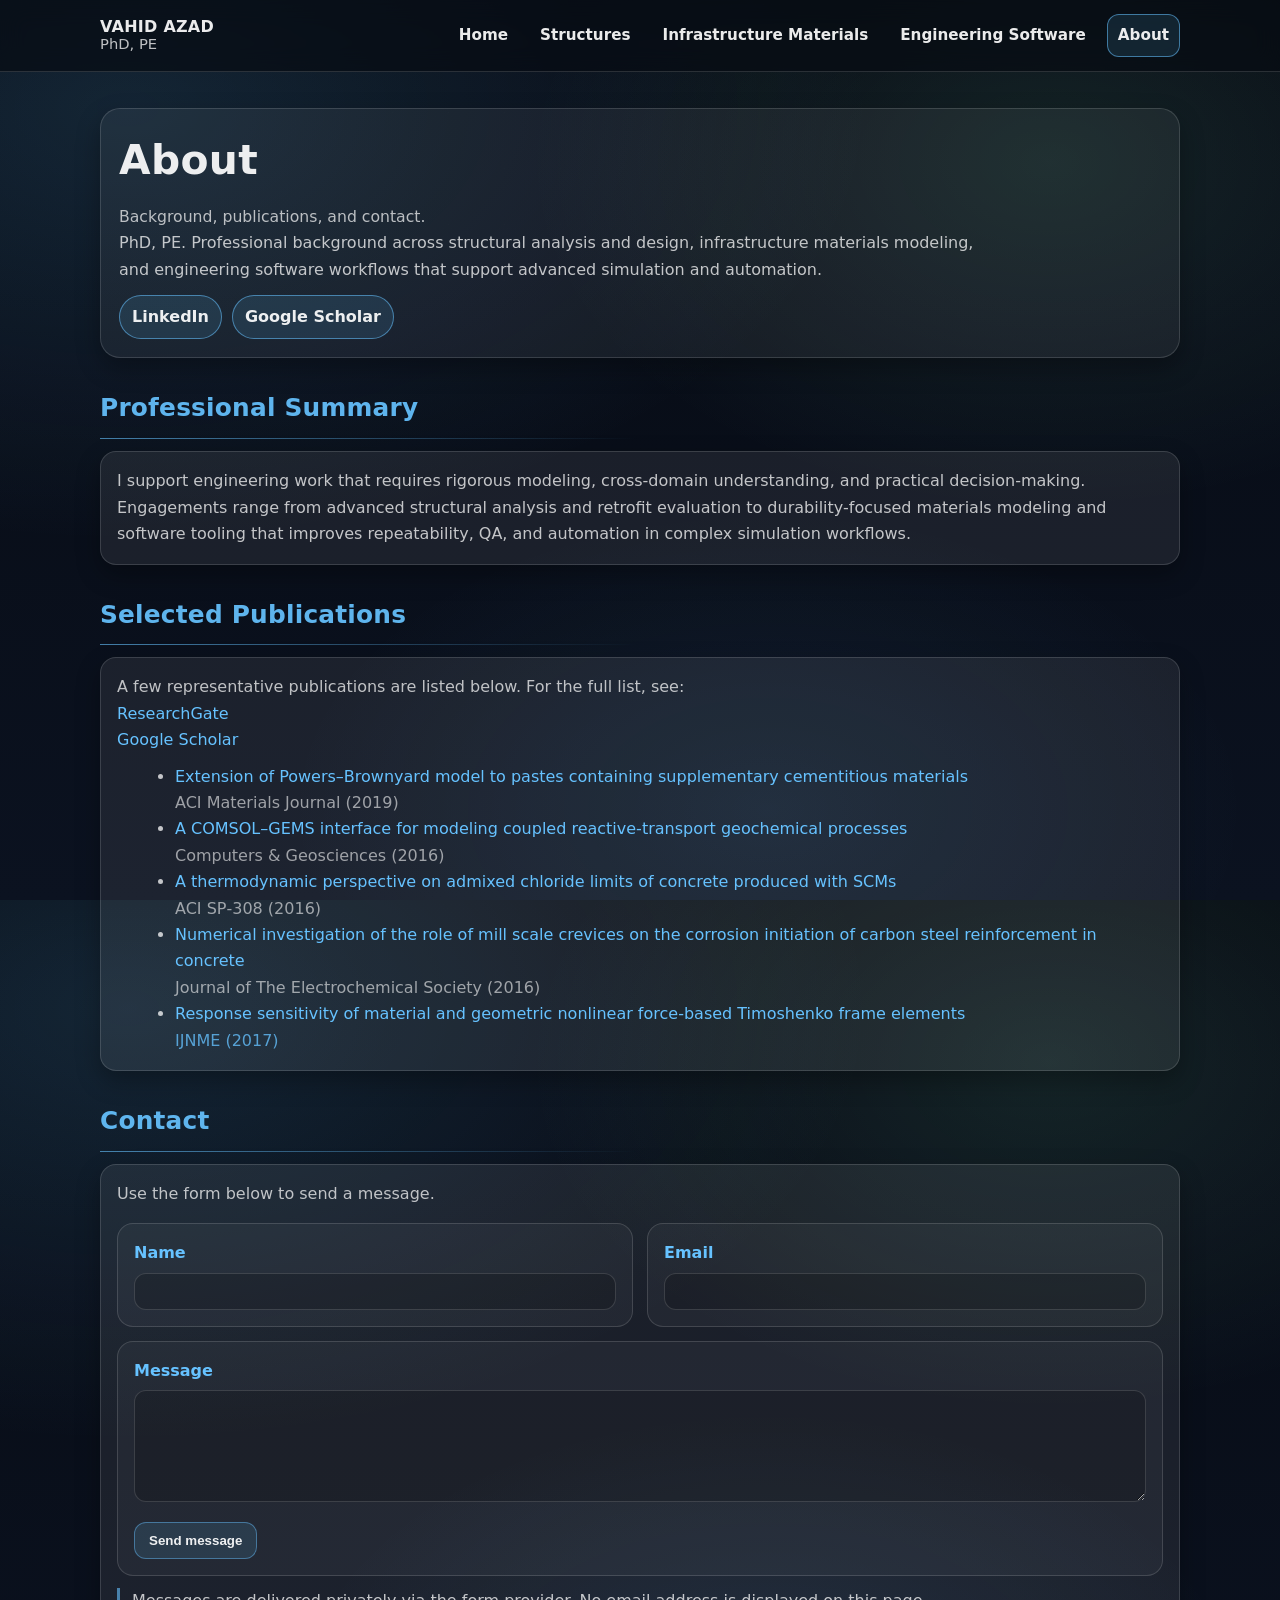
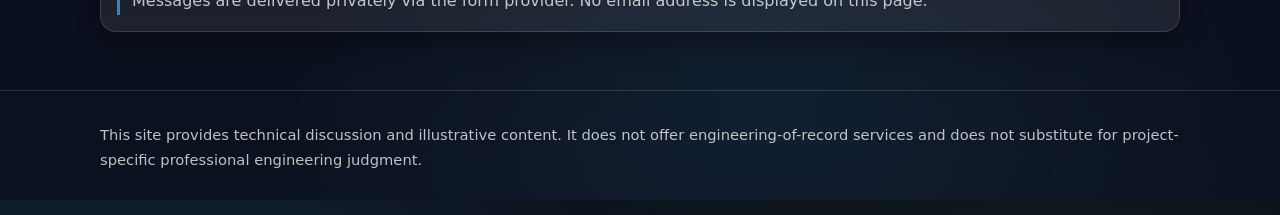
==== about.html @ f1d4af94 "Update about.html" ====
<!doctype html>
<html lang="en">
<head>
  <meta charset="utf-8">
  <meta name="viewport" content="width=device-width,initial-scale=1">
  <title>About • Vahid Azad</title>
  <meta name="description" content="Professional background, selected publications, and contact.">
  <meta name="color-scheme" content="dark light">
  <link rel="stylesheet" href="styles.css">
  <meta property="og:title" content="About • Vahid Azad">
  <meta property="og:description" content="Professional background, selected publications, and contact.">
  <meta property="og:type" content="website">
  <!-- Privacy-friendly analytics -->
  <script defer data-domain="vahidjafariazad.github.io" src="https://plausible.io/js/script.js"></script>
</head>
<body class="page-about">
  <a class="skip" href="#content">Skip to content</a>
  <header class="site-header">
    <div class="container navbar">
      <div class="brand">
        <div class="name"><a href="index.html" class="brand-link">VAHID AZAD</a></div>
        <div class="tag">PhD, PE</div>
      </div>
      <nav class="menu" aria-label="Primary navigation">
      <a href="index.html">Home</a>
      <a href="structures.html">Structures</a>
      <a href="materials.html">Infrastructure Materials</a>
      <a href="software.html">Engineering Software</a>
      <a class="active" href="about.html">About</a>
    </nav>
    <div class="nav-mobile" aria-label="Mobile navigation">
      <details>
        <summary>Menu</summary>
        <div class="panel">
        <a href="index.html">Home</a>
        <a href="structures.html">Structures</a>
        <a href="materials.html">Infrastructure Materials</a>
        <a href="software.html">Engineering Software</a>
        <a class="active" href="about.html">About</a>
        </div>
      </details>
    </div>
    </div>
  </header>

  <main id="content">
<div class="container"> 
 <section class="hero hero-card"> 
 <h1>About</h1>
  <p class="sub">Background, publications, and contact.</p> 
 <p> 
 PhD, PE. Professional background across structural analysis and design, infrastructure materials modeling, 
 and engineering software workflows that support advanced simulation and automation. 
 </p> 
 <div class="chips" style="margin-top:12px;"> 
 <span class="chip"> 
 <a href="https://www.linkedin.com/in/vahidjafariazad/" target="_blank" rel="noopener">LinkedIn</a> 
 </span> 
 <span class="chip"> 
 <a href="https://scholar.google.com/citations?user=SC7Uf60AAAAJ&hl=en" target="_blank" rel="noopener">Google Scholar</a> 
 </span> 
 </div> 
 </section> 
 <section class="section"> 
 <h2>Professional Summary</h2> 
 <div class="card" style="grid-column: span 12;"> 
 <p style="margin:0;"> 
 I support engineering work that requires rigorous modeling, cross-domain understanding, and practical decision-making. 
 Engagements range from advanced structural analysis and retrofit evaluation to durability-focused materials modeling and 
 software tooling that improves repeatability, QA, and automation in complex simulation workflows. 
 </p> 
 </div> 
 </section> 
 <section class="section"> 
 <h2>Selected Publications</h2> 
 <div class="card" style="grid-column: span 12;"> 
 <p style="margin:0 0 10px 0; color: rgba(255,255,255,0.72);"> 
 A few representative publications are listed below. For the full list, see:<br> 
 <a href="https://www.researchgate.net/profile/Vahid-Azad?ev=hdr_xprf" target="_blank">ResearchGate</a><br> 
 <a href="https://scholar.google.com/citations?user=SC7Uf60AAAAJ&hl=en" target="_blank">Google Scholar</a> 
 </p> 
 <ul style="margin:0 0 0 18px; color: rgba(255,255,255,0.82);"> 
 <li><a href="https://www.concrete.org/publications/internationalconcreteabstractsportal/m/details/id/51714466" target="_blank">Extension of Powers–Brownyard model to pastes containing supplementary cementitious materials</a><span style="display:block;opacity:0.78;">ACI Materials Journal (2019)</span></li> 
 <li><a href="https://doi.org/10.1016/j.cageo.2016.04.002" target="_blank">A COMSOL–GEMS interface for modeling coupled reactive-transport geochemical processes</a><span style="display:block;opacity:0.78;">Computers & Geosciences (2016)</span></li> 
 <li><a href="https://www.concrete.org/publications/internationalconcreteabstractsportal.aspx?m=details&ID=51689183" target="_blank">A thermodynamic perspective on admixed chloride limits of concrete produced with SCMs</a><span style="display:block;opacity:0.78;">ACI SP‑308 (2016)</span></li> 
 <li><a href="https://pdfs.semanticscholar.org/567a/7adf861a689511ee90a2eece4072c1f8d05a.pdf" target="_blank">Numerical investigation of the role of mill scale crevices on the corrosion initiation of carbon steel reinforcement in concrete</a><span style="display:block;opacity:0.78;">Journal of The Electrochemical Society (2016)</span></li> 
 <li><a href="https://onlinelibrary.wiley.com/doi/10.1002/nme.5479?msockid=32f0dc124a106fbc3e30ca7a4b956eda" target="_blank">Response sensitivity of material and geometric nonlinear force-based Timoshenko frame elements<span style="display:block;opacity:0.78;">IJNME (2017)</span></li> 
 </ul> 
 </div> 
 </section> 
 <section class="section"> 
 <h2>Contact</h2> 
 <div class="card" style="grid-column: span 12;"> 
 <p style="margin-top:0; color: rgba(255,255,255,0.72);"> 
 Use the form below to send a message. 
 </p> 
 <form action="https://formspree.io/f/meeljqvw" method="POST"> 
 <div class="grid" style="margin-top:10px;"> 
 <div class="card" style="grid-column: span 6; background: rgba(255,255,255,0.04); box-shadow:none;"> 
 <label for="name" style="display:block; font-weight:700; margin-bottom:6px;">Name</label> 
 <input id="name" name="name" type="text" required 
 style="width:100%; padding:10px 12px; border-radius:12px; border:1px solid rgba(255,255,255,0.14); background: rgba(0,0,0,0.18); color: rgba(255,255,255,0.9);"> 
 </div> 
 <div class="card" style="grid-column: span 6; background: rgba(255,255,255,0.04); box-shadow:none;"> 
 <label for="email" style="display:block; font-weight:700; margin-bottom:6px;">Email</label> 
 <input id="email" name="email" type="email" required 
 style="width:100%; padding:10px 12px; border-radius:12px; border:1px solid rgba(255,255,255,0.14); background: rgba(0,0,0,0.18); color: rgba(255,255,255,0.9);"> 
 </div> 
 <div class="card" style="grid-column: span 12; background: rgba(255,255,255,0.04); box-shadow:none;"> 
 <label for="message" style="display:block; font-weight:700; margin-bottom:6px;">Message</label> 
 <textarea id="message" name="message" rows="6" required 
 style="width:100%; padding:10px 12px; border-radius:12px; border:1px solid rgba(255,255,255,0.14); background: rgba(0,0,0,0.18); color: rgba(255,255,255,0.9);"></textarea> 
 <button type="submit" 
 style="margin-top:12px; padding:10px 14px; border-radius:12px; border:1px solid rgba(102,194,255,0.45); background: rgba(102,194,255,0.12); color: rgba(255,255,255,0.92); font-weight:750; cursor:pointer;"> 
 Send message 
 </button> 
 <input type="text" name="_gotcha" style="display:none"> 
 </div> 
 </div> 
 </form> 
 <div class="note" style="margin-top:12px;"> 
 Messages are delivered privately via the form provider. No email address is displayed on this page. 
 </div> 
 </div> 
 </section> 
 </div>
  </main>

  <footer class="site-footer">
    <div class="container">
      <p>
        This site provides technical discussion and illustrative content. It does not offer engineering-of-record services
        and does not substitute for project-specific professional engineering judgment.
      </p>
    </div>
  </footer>
</body>
</html>
---- styles.css ----
:root{
  --bg0:#060a12;
  --bg1:#0b1220;
  --text: rgba(255,255,255,0.92);
  --muted: rgba(255,255,255,0.74);
  --line: rgba(255,255,255,0.14);
  --panel: rgba(255,255,255,0.06);
  --card: rgba(255,255,255,0.075);
  --glass: rgba(7,11,19,0.68);
  --accent:#66c2ff;
  --accent2:#8fffcb;
  --shadow2: 0 10px 24px rgba(0,0,0,0.30);
  --radius-xl: 20px;
  --radius-lg: 16px;
  --radius-md: 12px;
  --maxw: 1080px;
  --h1: clamp(1.95rem, 1.2rem + 2.0vw, 2.55rem);
  --h2: clamp(1.20rem, 0.95rem + 1.05vw, 1.55rem);
  --h3: 1.04rem;
}

*{ box-sizing:border-box; }
html, body{ height:100%; }
body{
  margin:0;
  font-family: ui-sans-serif, system-ui, -apple-system, "Segoe UI", Roboto, Arial, sans-serif;
  color: var(--text);
  line-height: 1.65;
  background:
    radial-gradient(1200px 700px at 10% 12%, rgba(102,194,255,0.14), transparent 62%),
    radial-gradient(900px 600px at 82% 18%, rgba(143,255,203,0.10), transparent 58%),
    radial-gradient(800px 500px at 60% 90%, rgba(102,194,255,0.08), transparent 60%),
    linear-gradient(180deg, var(--bg0) 0%, var(--bg1) 100%);
}
body::before{
  content:"";
  position: fixed;
  inset: 0;
  pointer-events:none;
  background-image:
    linear-gradient(to right, rgba(255,255,255,0.035) 1px, transparent 1px),
    linear-gradient(to bottom, rgba(255,255,255,0.035) 1px, transparent 1px);
  background-size: 56px 56px;
  opacity: 0.20;
  mask-image: radial-gradient(circle at 35% 20%, black 0%, transparent 70%);
}

.container{
  width: min(var(--maxw), calc(100% - 40px));
  margin: 0 auto;
}

a{ color: var(--accent); text-decoration:none; }
a:hover{ text-decoration: underline; }
a:focus-visible, button:focus-visible, summary:focus-visible, input:focus-visible, textarea:focus-visible{
  outline: 2px solid rgba(102,194,255,0.70);
  outline-offset: 2px;
  border-radius: 10px;
}

.skip{
  position:absolute;
  left:-999px;
  top:auto;
  width:1px;
  height:1px;
  overflow:hidden;
}
.skip:focus{
  left:16px;
  top:16px;
  width:auto;
  height:auto;
  padding:10px 12px;
  border-radius: 12px;
  background: rgba(255,255,255,0.08);
  border: 1px solid var(--line);
  z-index: 999;
}

header.site-header{
  position: sticky;
  top: 0;
  z-index: 50;
  backdrop-filter: blur(12px);
  background: var(--glass);
  border-bottom: 1px solid var(--line);
}
.navbar{
  display:flex;
  align-items:center;
  justify-content:space-between;
  gap:16px;
  padding: 14px 0;
}
.brand{ display:flex; flex-direction:column; line-height:1.12; }
.brand .name{ font-weight: 820; letter-spacing: 0.25px; }
.brand .tag{ font-size: 0.92rem; color: var(--muted); }
.brand-link{ color: inherit; text-decoration: none; }
.brand-link:hover{ text-decoration:none; }

nav.menu{ display:flex; gap:10px; flex-wrap: wrap; align-items:center; }
nav.menu a{
  color: var(--text);
  font-weight: 680;
  font-size: 0.95rem;
  padding: 8px 10px;
  border-radius: 12px;
  border: 1px solid transparent;
  transition: background 180ms ease, border-color 180ms ease;
}
nav.menu a:hover{ border-color: var(--line); background: var(--panel); text-decoration:none; }
nav.menu a.active{ border-color: rgba(102,194,255,0.55); background: rgba(102,194,255,0.12); }

.nav-mobile{ display:none; }
.nav-mobile details{ border: 1px solid var(--line); border-radius: 14px; background: rgba(255,255,255,0.04); overflow: clip; }
.nav-mobile summary{ list-style:none; cursor:pointer; padding: 8px 12px; font-weight: 760; color: rgba(255,255,255,0.90); }
.nav-mobile summary::-webkit-details-marker{ display:none; }
.nav-mobile .panel{ padding: 8px 10px 12px 10px; display:flex; flex-direction:column; gap: 8px; }
.nav-mobile a{ padding: 9px 10px; border-radius: 12px; border: 1px solid transparent; color: var(--text); font-weight: 680; }
.nav-mobile a.active{ border-color: rgba(102,194,255,0.55); background: rgba(102,194,255,0.12); }
.nav-mobile a:hover{ border-color: var(--line); background: var(--panel); text-decoration:none; }

main{ padding: 36px 0 58px 0; }

.hero h1{ margin: 0 0 10px 0; font-size: var(--h1); letter-spacing: 0.35px; }
.hero p{ margin: 0; color: var(--muted); max-width: 86ch; }
.hero .sub{ margin-top: 10px; font-size: 0.98rem; color: rgba(255,255,255,0.70); }

.hero-card{ border: 1px solid var(--line); background: rgba(255,255,255,0.055); border-radius: var(--radius-xl);
  padding: 18px 18px; box-shadow: var(--shadow2); }

.page-home .hero-top{ display:grid; grid-template-columns: 1fr auto; gap: 22px; align-items: start; }
.page-home .hero-text{ min-width: 0; }
.page-home .hero-photo{ width: 140px; height: 140px; border-radius: 18px; object-fit: cover; border: 1px solid rgba(255,255,255,0.18);
  box-shadow: 0 16px 34px rgba(0,0,0,0.34); opacity: 0.95; }

.grid{ display:grid; grid-template-columns: repeat(12, 1fr); gap: 14px; margin-top: 16px; }
.card{ grid-column: span 6; border: 1px solid var(--line); background: var(--card); border-radius: var(--radius-lg);
  padding: 16px 16px; box-shadow: var(--shadow2); }
.card h2{ margin: 0 0 8px 0; font-size: 1.12rem; color: var(--accent); }
.card p, .card li{ color: var(--muted); }
.card ul{ margin: 8px 0 0 18px; }

.section{ margin-top: 18px; }
.section h2{ margin: 30px 0 12px 0; font-size: var(--h2); color: rgba(102,194,255,0.92); letter-spacing: 0.22px;
  position: relative; padding-bottom: 10px; }
.section h2::after{ content:""; position:absolute; left: 0; bottom: 0; width: min(540px, 92%); height: 1px;
  background: linear-gradient(90deg, rgba(102,194,255,0.62), rgba(255,255,255,0.00)); }

.portfolio{ display:grid; grid-template-columns: repeat(12, 1fr); gap: 14px; }
.project{ grid-column: span 6; border: 1px solid var(--line); background: rgba(255,255,255,0.06); border-radius: var(--radius-lg);
  padding: 14px 14px; transition: transform 180ms ease, border-color 180ms ease, background 180ms ease; }
.project:hover{ transform: translateY(-1px); border-color: rgba(255,255,255,0.18); background: rgba(255,255,255,0.07); }
.project h3{ margin: 0 0 8px 0; font-size: var(--h3); letter-spacing: 0.16px; }
.project p{ margin: 0; color: var(--muted); }

.portfolio.stack{ grid-template-columns: 1fr; }
.portfolio.stack .project{ grid-column: auto; max-width: 940px; padding: 18px 18px; background: rgba(255,255,255,0.055); }

.figure-box{ margin-top: 12px; border: 1px dashed rgba(255,255,255,0.25); border-radius: var(--radius-md); padding: 14px;
  background: rgba(0,0,0,0.12); color: rgba(255,255,255,0.66); font-size: 0.95rem; }

.note{ margin-top: 12px; border-left: 3px solid rgba(102,194,255,0.60); padding-left: 12px; color: rgba(255,255,255,0.74); }

.subhead{ margin: 24px 0 10px 0; font-size: 1.08rem; font-weight: 800; color: rgba(255,255,255,0.92); }
.subhead span{ color: rgba(143,255,203,0.88); font-weight: 860; }

.chips{ display:flex; flex-wrap:wrap; gap: 10px; }
.chip a{ display:inline-block; padding: 8px 12px; border-radius: 999px; border: 1px solid rgba(102,194,255,0.55);
  background: rgba(102,194,255,0.12); color: rgba(255,255,255,0.92); font-weight: 760; }
.chip a:hover{ background: rgba(102,194,255,0.18); text-decoration:none; }

input, textarea{ width: 100%; padding: 10px 12px; border-radius: 12px; border: 1px solid rgba(255,255,255,0.16);
  background: rgba(0,0,0,0.18); color: rgba(255,255,255,0.92); }
label{ font-weight: 760; }
button{ margin-top: 12px; padding: 10px 14px; border-radius: 12px; border: 1px solid rgba(102,194,255,0.55);
  background: rgba(102,194,255,0.14); color: rgba(255,255,255,0.92); font-weight: 820; cursor:pointer;
  transition: transform 160ms ease, background 160ms ease; }
button:hover{ background: rgba(102,194,255,0.18); transform: translateY(-1px); }

footer.site-footer{ border-top: 1px solid var(--line); color: var(--muted); padding: 18px 0 28px 0; font-size: 0.92rem; }

@media (max-width: 860px){
  .card{ grid-column: span 12; }
  .project{ grid-column: span 12; }
  nav.menu{ display:none; }
  .nav-mobile{ display:block; }
  .brand .tag{ display:none; }
}
@media (max-width: 600px){
  .page-home .hero-top{ grid-template-columns: 1fr; }
  .page-home .hero-photo{ width: 112px; height: 112px; }
}

@media (prefers-reduced-motion: reduce){
  nav.menu a, .project, button{ transition: none !important; }
  .project:hover, button:hover{ transform:none; }
}
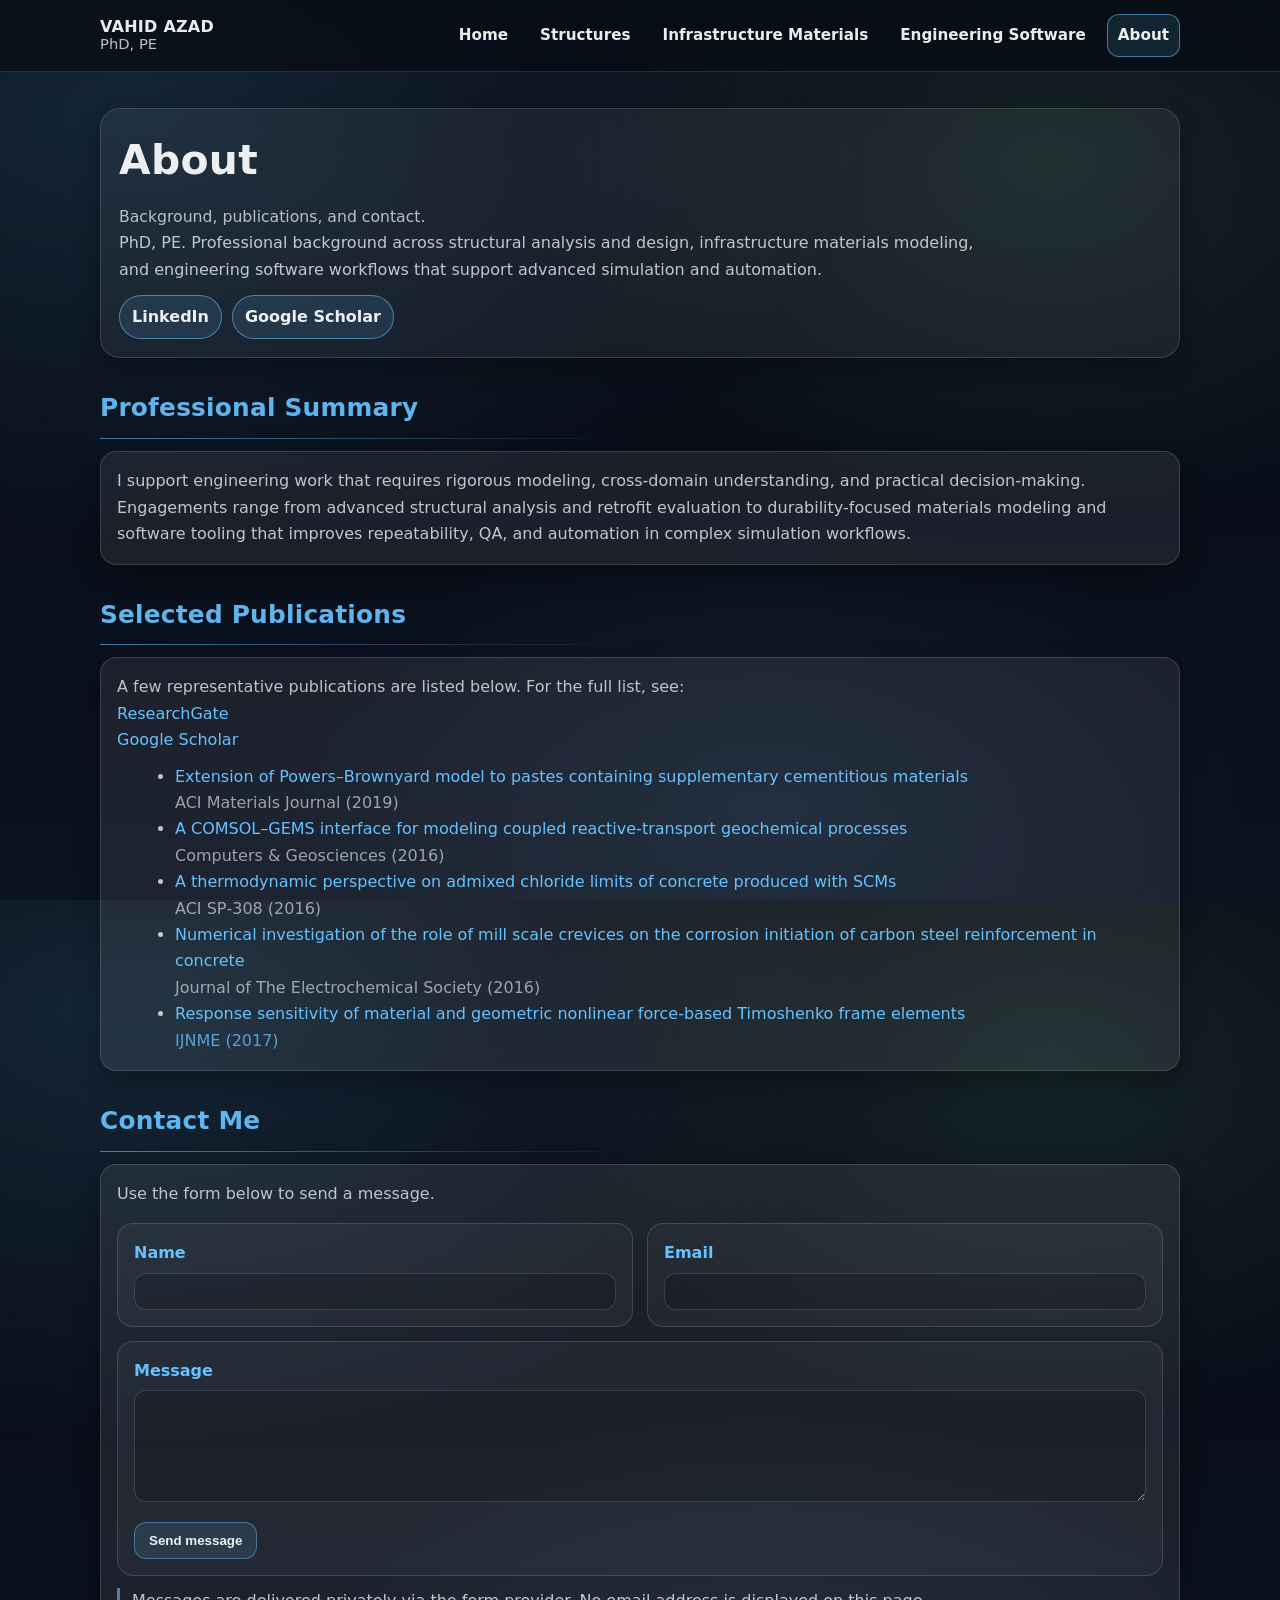
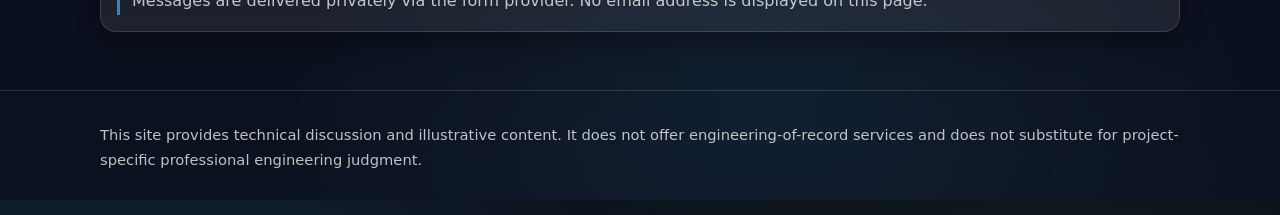
==== commit 2b0fd231: "Update about.html" ====
--- a/about.html
+++ b/about.html
@@ -89,7 +89,7 @@
  </div> 
  </section> 
  <section class="section"> 
- <h2>Contact</h2> 
+ <h2>Contact Me</h2> 
  <div class="card" style="grid-column: span 12;"> 
  <p style="margin-top:0; color: rgba(255,255,255,0.72);"> 
  Use the form below to send a message. 
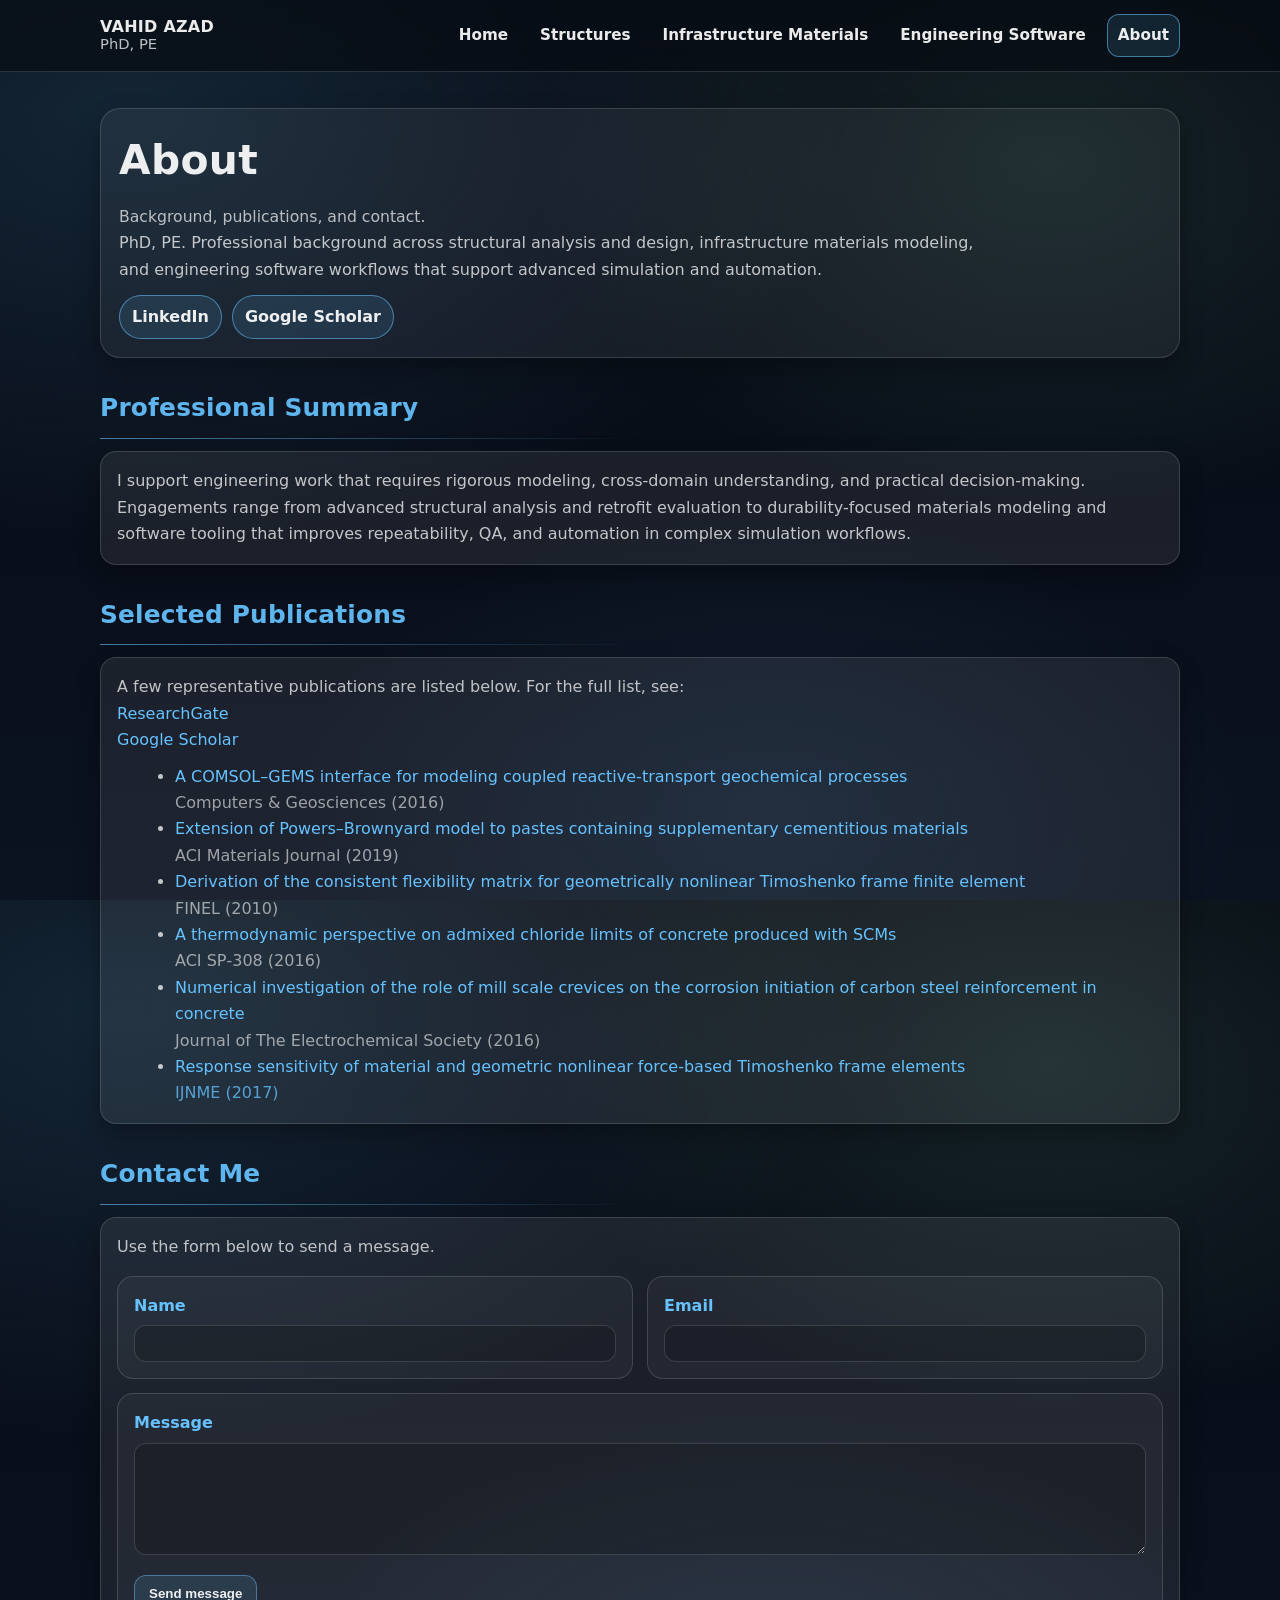
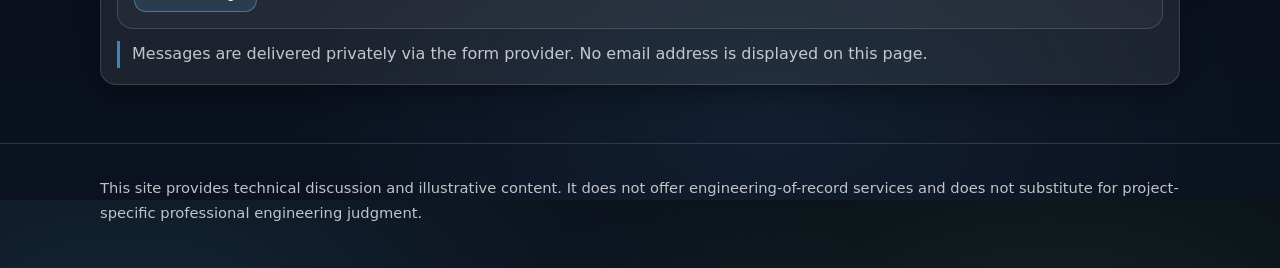
==== commit 4e2d878b: "Update about.html" ====
--- a/about.html
+++ b/about.html
@@ -80,8 +80,9 @@
  <a href="https://scholar.google.com/citations?user=SC7Uf60AAAAJ&hl=en" target="_blank">Google Scholar</a> 
  </p> 
  <ul style="margin:0 0 0 18px; color: rgba(255,255,255,0.82);"> 
+ <li><a href="https://doi.org/10.1016/j.cageo.2016.04.002" target="_blank">A COMSOL–GEMS interface for modeling coupled reactive-transport geochemical processes</a><span style="display:block;opacity:0.78;">Computers & Geosciences (2016)</span></li> 
  <li><a href="https://www.concrete.org/publications/internationalconcreteabstractsportal/m/details/id/51714466" target="_blank">Extension of Powers–Brownyard model to pastes containing supplementary cementitious materials</a><span style="display:block;opacity:0.78;">ACI Materials Journal (2019)</span></li> 
- <li><a href="https://doi.org/10.1016/j.cageo.2016.04.002" target="_blank">A COMSOL–GEMS interface for modeling coupled reactive-transport geochemical processes</a><span style="display:block;opacity:0.78;">Computers & Geosciences (2016)</span></li> 
+ <li><a href="https://www.sciencedirect.com/science/article/abs/pii/S0168874X10001198" target="_blank">Derivation of the consistent flexibility matrix for geometrically nonlinear Timoshenko frame finite element</a><span style="display:block;opacity:0.78;">FINEL (2010)</span></li> 
  <li><a href="https://www.concrete.org/publications/internationalconcreteabstractsportal.aspx?m=details&ID=51689183" target="_blank">A thermodynamic perspective on admixed chloride limits of concrete produced with SCMs</a><span style="display:block;opacity:0.78;">ACI SP‑308 (2016)</span></li> 
  <li><a href="https://pdfs.semanticscholar.org/567a/7adf861a689511ee90a2eece4072c1f8d05a.pdf" target="_blank">Numerical investigation of the role of mill scale crevices on the corrosion initiation of carbon steel reinforcement in concrete</a><span style="display:block;opacity:0.78;">Journal of The Electrochemical Society (2016)</span></li> 
  <li><a href="https://onlinelibrary.wiley.com/doi/10.1002/nme.5479?msockid=32f0dc124a106fbc3e30ca7a4b956eda" target="_blank">Response sensitivity of material and geometric nonlinear force-based Timoshenko frame elements<span style="display:block;opacity:0.78;">IJNME (2017)</span></li> 
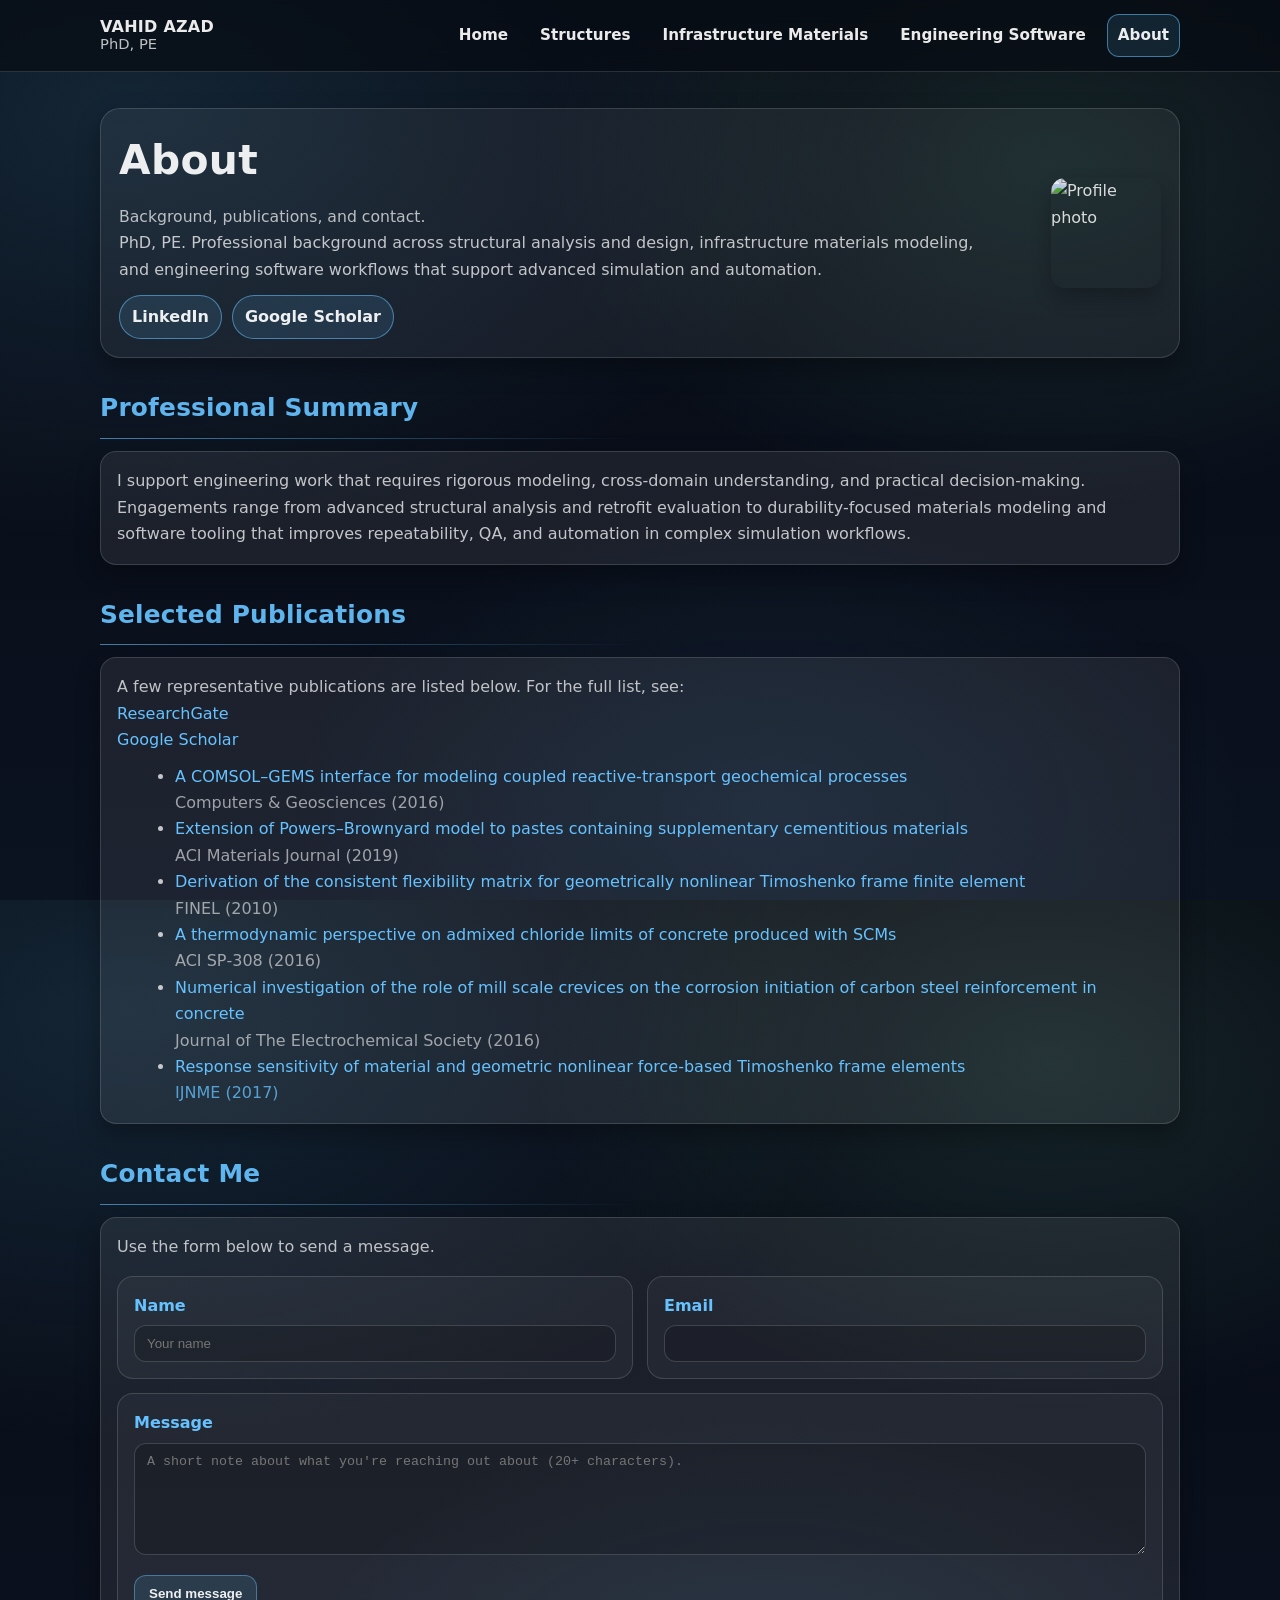
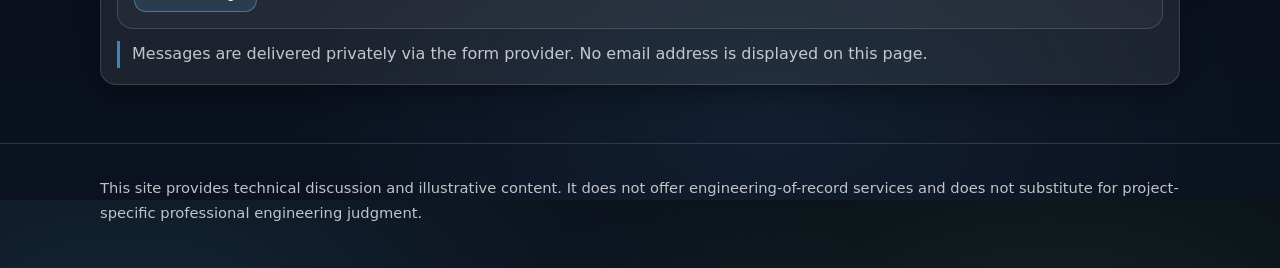
==== commit 588f622c: "Add files via upload" ====
--- a/about.html
+++ b/about.html
@@ -45,7 +45,9 @@
 
   <main id="content">
 <div class="container"> 
- <section class="hero hero-card"> 
+ <section class="hero hero-card">
+ <div class="hero-top hero-about">
+  <div class="hero-text"> 
  <h1>About</h1>
   <p class="sub">Background, publications, and contact.</p> 
  <p> 
@@ -60,7 +62,12 @@
  <a href="https://scholar.google.com/citations?user=SC7Uf60AAAAJ&hl=en" target="_blank" rel="noopener">Google Scholar</a> 
  </span> 
  </div> 
- </section> 
+   </div>
+  <div class="hero-photo-wrap">
+    <img class="hero-photo" src="assets/images/main-photo.jpg" alt="Profile photo">
+</div>
+ </div>
+</section>
  <section class="section"> 
  <h2>Professional Summary</h2> 
  <div class="card" style="grid-column: span 12;"> 
@@ -95,22 +102,20 @@
  <p style="margin-top:0; color: rgba(255,255,255,0.72);"> 
  Use the form below to send a message. 
  </p> 
- <form action="https://formspree.io/f/meeljqvw" method="POST"> 
+ <form action="https://formspree.io/f/meeljqvw" method="POST">
+            <input type="hidden" id="ts" name="ts" value=""> 
  <div class="grid" style="margin-top:10px;"> 
  <div class="card" style="grid-column: span 6; background: rgba(255,255,255,0.04); box-shadow:none;"> 
  <label for="name" style="display:block; font-weight:700; margin-bottom:6px;">Name</label> 
- <input id="name" name="name" type="text" required 
- style="width:100%; padding:10px 12px; border-radius:12px; border:1px solid rgba(255,255,255,0.14); background: rgba(0,0,0,0.18); color: rgba(255,255,255,0.9);"> 
+ <input id="name" name="name" type="text" required autocomplete="name" minlength="2" maxlength="80" placeholder="Your name"> 
  </div> 
  <div class="card" style="grid-column: span 6; background: rgba(255,255,255,0.04); box-shadow:none;"> 
  <label for="email" style="display:block; font-weight:700; margin-bottom:6px;">Email</label> 
- <input id="email" name="email" type="email" required 
- style="width:100%; padding:10px 12px; border-radius:12px; border:1px solid rgba(255,255,255,0.14); background: rgba(0,0,0,0.18); color: rgba(255,255,255,0.9);"> 
+ <input id="email" name="email" type="email" required autocomplete="email" inputmode="email" pattern="^[^\s@]+@[^\s@]+\.[^\s@]+$" title="Please enter a valid email address."> 
  </div> 
  <div class="card" style="grid-column: span 12; background: rgba(255,255,255,0.04); box-shadow:none;"> 
  <label for="message" style="display:block; font-weight:700; margin-bottom:6px;">Message</label> 
- <textarea id="message" name="message" rows="6" required 
- style="width:100%; padding:10px 12px; border-radius:12px; border:1px solid rgba(255,255,255,0.14); background: rgba(0,0,0,0.18); color: rgba(255,255,255,0.9);"></textarea> 
+ <textarea id="message" name="message" rows="6" required minlength="20" maxlength="2000" placeholder="A short note about what you're reaching out about (20+ characters)."></textarea> 
  <button type="submit" 
  style="margin-top:12px; padding:10px 14px; border-radius:12px; border:1px solid rgba(102,194,255,0.45); background: rgba(102,194,255,0.12); color: rgba(255,255,255,0.92); font-weight:750; cursor:pointer;"> 
  Send message 
@@ -135,5 +140,35 @@
       </p>
     </div>
   </footer>
+<script>
+  (function(){
+    const form = document.querySelector('form[action*="formspree"]');
+    if (!form) return;
+
+    const start = Date.now();
+    const ts = document.getElementById('ts');
+    if (ts) ts.value = String(start);
+
+    form.addEventListener('submit', function(e){
+      // Let HTML5 validation run first
+      if (!form.checkValidity()) return;
+
+      // Time-based bot check: if submitted too fast, block.
+      const elapsed = Date.now() - start;
+      if (elapsed < 2500) {
+        e.preventDefault();
+        alert("Please take a moment to complete the form.");
+        return;
+      }
+
+      // Honeypot check (extra safety)
+      const gotcha = form.querySelector('input[name="_gotcha"]');
+      if (gotcha && gotcha.value.trim() !== "") {
+        e.preventDefault();
+        return;
+      }
+    });
+  })();
+</script>
 </body>
 </html>
--- a/styles.css
+++ b/styles.css
@@ -197,3 +197,48 @@
   nav.menu a, .project, button{ transition: none !important; }
   .project:hover, button:hover{ transform:none; }
 }
+
+/* Collapsible text blocks on Home */
+details.more{ margin-top: 10px; }
+details.more summary{
+  cursor: pointer;
+  display: inline-block;
+  padding: 6px 10px;
+  border-radius: 12px;
+  border: 1px solid rgba(255,255,255,0.16);
+  background: rgba(255,255,255,0.04);
+  font-weight: 760;
+  color: rgba(255,255,255,0.88);
+}
+details.more p{ margin: 10px 0 0 0; }
+
+/* About page: smaller, quieter photo */
+.page-about .hero-photo{
+  width: 110px;
+  height: 110px;
+  border-radius: 14px;
+  opacity: 0.90;
+  box-shadow: 0 10px 22px rgba(0,0,0,0.28);
+}
+
+
+/* About hero layout: text left, photo right */
+.page-about .hero-about{
+  display: grid;
+  grid-template-columns: minmax(0, 1fr) auto;
+  gap: 36px;
+  align-items: center;
+}
+
+.page-about .hero-photo-wrap{
+  display: flex;
+  justify-content: flex-end;
+}
+
+.page-about .hero-photo{
+  width: 110px;
+  height: 110px;
+  border-radius: 14px;
+  opacity: 0.9;
+  box-shadow: 0 10px 22px rgba(0,0,0,0.28);
+}
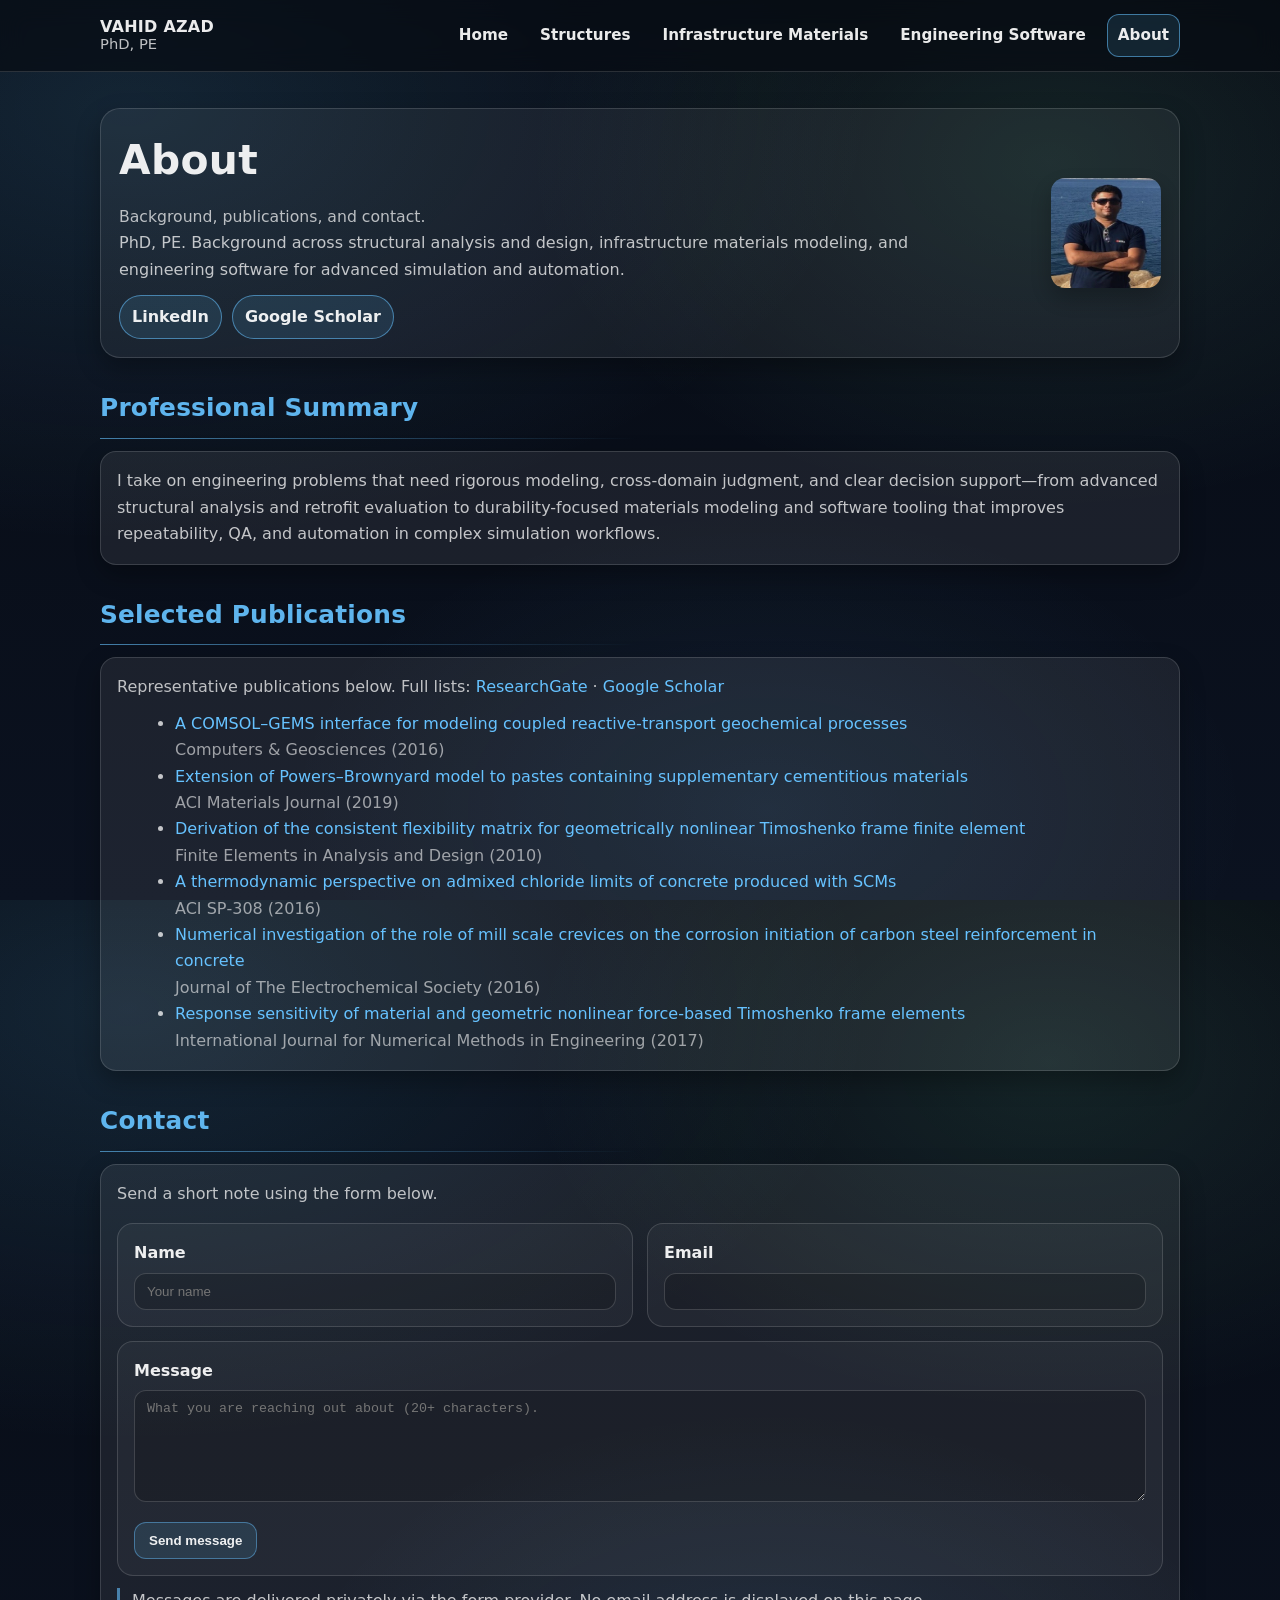
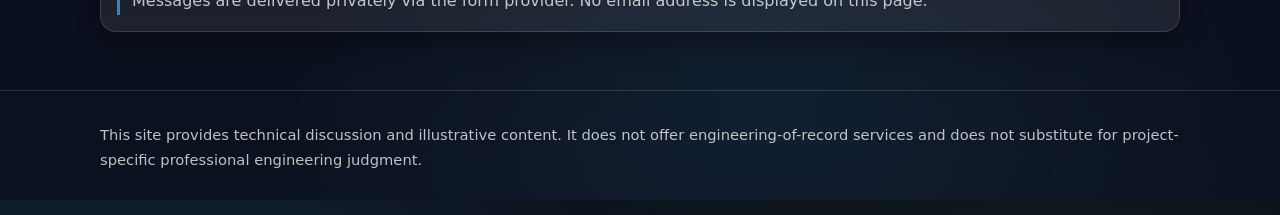
==== commit c625d09c: "Tighten site copy and fix About page bugs. Clarify writing across pages, restore the profile photo p" ====
--- a/about.html
+++ b/about.html
@@ -44,91 +44,93 @@
   </header>
 
   <main id="content">
-<div class="container"> 
+<div class="container">
  <section class="hero hero-card">
  <div class="hero-top hero-about">
-  <div class="hero-text"> 
+  <div class="hero-text">
  <h1>About</h1>
-  <p class="sub">Background, publications, and contact.</p> 
- <p> 
- PhD, PE. Professional background across structural analysis and design, infrastructure materials modeling, 
- and engineering software workflows that support advanced simulation and automation. 
- </p> 
- <div class="chips" style="margin-top:12px;"> 
- <span class="chip"> 
- <a href="https://www.linkedin.com/in/vahidjafariazad/" target="_blank" rel="noopener">LinkedIn</a> 
- </span> 
- <span class="chip"> 
- <a href="https://scholar.google.com/citations?user=SC7Uf60AAAAJ&hl=en" target="_blank" rel="noopener">Google Scholar</a> 
- </span> 
- </div> 
+  <p class="sub">Background, publications, and contact.</p>
+ <p>
+ PhD, PE. Background across structural analysis and design, infrastructure materials modeling,
+ and engineering software for advanced simulation and automation.
+ </p>
+ <div class="chips" style="margin-top:12px;">
+ <span class="chip">
+ <a href="https://www.linkedin.com/in/vahidjafariazad/" target="_blank" rel="noopener">LinkedIn</a>
+ </span>
+ <span class="chip">
+ <a href="https://scholar.google.com/citations?user=SC7Uf60AAAAJ&hl=en" target="_blank" rel="noopener">Google Scholar</a>
+ </span>
+ </div>
    </div>
   <div class="hero-photo-wrap">
-    <img class="hero-photo" src="assets/images/main-photo.jpg" alt="Profile photo">
+    <img class="hero-photo" src="assets/images/main_photo.jpg" alt="Portrait of Vahid Azad">
 </div>
  </div>
 </section>
- <section class="section"> 
- <h2>Professional Summary</h2> 
- <div class="card" style="grid-column: span 12;"> 
- <p style="margin:0;"> 
- I support engineering work that requires rigorous modeling, cross-domain understanding, and practical decision-making. 
- Engagements range from advanced structural analysis and retrofit evaluation to durability-focused materials modeling and 
- software tooling that improves repeatability, QA, and automation in complex simulation workflows. 
- </p> 
- </div> 
- </section> 
- <section class="section"> 
- <h2>Selected Publications</h2> 
- <div class="card" style="grid-column: span 12;"> 
- <p style="margin:0 0 10px 0; color: rgba(255,255,255,0.72);"> 
- A few representative publications are listed below. For the full list, see:<br> 
- <a href="https://www.researchgate.net/profile/Vahid-Azad?ev=hdr_xprf" target="_blank">ResearchGate</a><br> 
- <a href="https://scholar.google.com/citations?user=SC7Uf60AAAAJ&hl=en" target="_blank">Google Scholar</a> 
- </p> 
- <ul style="margin:0 0 0 18px; color: rgba(255,255,255,0.82);"> 
- <li><a href="https://doi.org/10.1016/j.cageo.2016.04.002" target="_blank">A COMSOL–GEMS interface for modeling coupled reactive-transport geochemical processes</a><span style="display:block;opacity:0.78;">Computers & Geosciences (2016)</span></li> 
- <li><a href="https://www.concrete.org/publications/internationalconcreteabstractsportal/m/details/id/51714466" target="_blank">Extension of Powers–Brownyard model to pastes containing supplementary cementitious materials</a><span style="display:block;opacity:0.78;">ACI Materials Journal (2019)</span></li> 
- <li><a href="https://www.sciencedirect.com/science/article/abs/pii/S0168874X10001198" target="_blank">Derivation of the consistent flexibility matrix for geometrically nonlinear Timoshenko frame finite element</a><span style="display:block;opacity:0.78;">FINEL (2010)</span></li> 
- <li><a href="https://www.concrete.org/publications/internationalconcreteabstractsportal.aspx?m=details&ID=51689183" target="_blank">A thermodynamic perspective on admixed chloride limits of concrete produced with SCMs</a><span style="display:block;opacity:0.78;">ACI SP‑308 (2016)</span></li> 
- <li><a href="https://pdfs.semanticscholar.org/567a/7adf861a689511ee90a2eece4072c1f8d05a.pdf" target="_blank">Numerical investigation of the role of mill scale crevices on the corrosion initiation of carbon steel reinforcement in concrete</a><span style="display:block;opacity:0.78;">Journal of The Electrochemical Society (2016)</span></li> 
- <li><a href="https://onlinelibrary.wiley.com/doi/10.1002/nme.5479?msockid=32f0dc124a106fbc3e30ca7a4b956eda" target="_blank">Response sensitivity of material and geometric nonlinear force-based Timoshenko frame elements<span style="display:block;opacity:0.78;">IJNME (2017)</span></li> 
- </ul> 
- </div> 
- </section> 
- <section class="section"> 
- <h2>Contact Me</h2> 
- <div class="card" style="grid-column: span 12;"> 
- <p style="margin-top:0; color: rgba(255,255,255,0.72);"> 
- Use the form below to send a message. 
- </p> 
+ <section class="section">
+ <h2>Professional Summary</h2>
+ <div class="card" style="grid-column: span 12;">
+ <p style="margin:0;">
+ I take on engineering problems that need rigorous modeling, cross-domain judgment, and clear
+ decision support—from advanced structural analysis and retrofit evaluation to durability-focused
+ materials modeling and software tooling that improves repeatability, QA, and automation in complex
+ simulation workflows.
+ </p>
+ </div>
+ </section>
+ <section class="section">
+ <h2>Selected Publications</h2>
+ <div class="card" style="grid-column: span 12;">
+ <p style="margin:0 0 10px 0; color: rgba(255,255,255,0.72);">
+ Representative publications below. Full lists:
+ <a href="https://www.researchgate.net/profile/Vahid-Azad?ev=hdr_xprf" target="_blank" rel="noopener">ResearchGate</a>
+ ·
+ <a href="https://scholar.google.com/citations?user=SC7Uf60AAAAJ&hl=en" target="_blank" rel="noopener">Google Scholar</a>
+ </p>
+ <ul style="margin:0 0 0 18px; color: rgba(255,255,255,0.82);">
+ <li><a href="https://doi.org/10.1016/j.cageo.2016.04.002" target="_blank" rel="noopener">A COMSOL–GEMS interface for modeling coupled reactive-transport geochemical processes</a><span style="display:block;opacity:0.78;">Computers &amp; Geosciences (2016)</span></li>
+ <li><a href="https://www.concrete.org/publications/internationalconcreteabstractsportal/m/details/id/51714466" target="_blank" rel="noopener">Extension of Powers–Brownyard model to pastes containing supplementary cementitious materials</a><span style="display:block;opacity:0.78;">ACI Materials Journal (2019)</span></li>
+ <li><a href="https://www.sciencedirect.com/science/article/abs/pii/S0168874X10001198" target="_blank" rel="noopener">Derivation of the consistent flexibility matrix for geometrically nonlinear Timoshenko frame finite element</a><span style="display:block;opacity:0.78;">Finite Elements in Analysis and Design (2010)</span></li>
+ <li><a href="https://www.concrete.org/publications/internationalconcreteabstractsportal.aspx?m=details&ID=51689183" target="_blank" rel="noopener">A thermodynamic perspective on admixed chloride limits of concrete produced with SCMs</a><span style="display:block;opacity:0.78;">ACI SP‑308 (2016)</span></li>
+ <li><a href="https://pdfs.semanticscholar.org/567a/7adf861a689511ee90a2eece4072c1f8d05a.pdf" target="_blank" rel="noopener">Numerical investigation of the role of mill scale crevices on the corrosion initiation of carbon steel reinforcement in concrete</a><span style="display:block;opacity:0.78;">Journal of The Electrochemical Society (2016)</span></li>
+ <li><a href="https://onlinelibrary.wiley.com/doi/10.1002/nme.5479" target="_blank" rel="noopener">Response sensitivity of material and geometric nonlinear force-based Timoshenko frame elements</a><span style="display:block;opacity:0.78;">International Journal for Numerical Methods in Engineering (2017)</span></li>
+ </ul>
+ </div>
+ </section>
+ <section class="section">
+ <h2>Contact</h2>
+ <div class="card" style="grid-column: span 12;">
+ <p style="margin-top:0; color: rgba(255,255,255,0.72);">
+ Send a short note using the form below.
+ </p>
  <form action="https://formspree.io/f/meeljqvw" method="POST">
-            <input type="hidden" id="ts" name="ts" value=""> 
- <div class="grid" style="margin-top:10px;"> 
- <div class="card" style="grid-column: span 6; background: rgba(255,255,255,0.04); box-shadow:none;"> 
- <label for="name" style="display:block; font-weight:700; margin-bottom:6px;">Name</label> 
- <input id="name" name="name" type="text" required autocomplete="name" minlength="2" maxlength="80" placeholder="Your name"> 
- </div> 
- <div class="card" style="grid-column: span 6; background: rgba(255,255,255,0.04); box-shadow:none;"> 
- <label for="email" style="display:block; font-weight:700; margin-bottom:6px;">Email</label> 
- <input id="email" name="email" type="email" required autocomplete="email" inputmode="email" pattern="^[^\s@]+@[^\s@]+\.[^\s@]+$" title="Please enter a valid email address."> 
- </div> 
- <div class="card" style="grid-column: span 12; background: rgba(255,255,255,0.04); box-shadow:none;"> 
- <label for="message" style="display:block; font-weight:700; margin-bottom:6px;">Message</label> 
- <textarea id="message" name="message" rows="6" required minlength="20" maxlength="2000" placeholder="A short note about what you're reaching out about (20+ characters)."></textarea> 
- <button type="submit" 
- style="margin-top:12px; padding:10px 14px; border-radius:12px; border:1px solid rgba(102,194,255,0.45); background: rgba(102,194,255,0.12); color: rgba(255,255,255,0.92); font-weight:750; cursor:pointer;"> 
- Send message 
- </button> 
- <input type="text" name="_gotcha" style="display:none"> 
- </div> 
- </div> 
- </form> 
- <div class="note" style="margin-top:12px;"> 
- Messages are delivered privately via the form provider. No email address is displayed on this page. 
- </div> 
- </div> 
- </section> 
+            <input type="hidden" id="ts" name="ts" value="">
+ <div class="grid" style="margin-top:10px;">
+ <div class="card" style="grid-column: span 6; background: rgba(255,255,255,0.04); box-shadow:none;">
+ <label for="name" style="display:block; font-weight:700; margin-bottom:6px;">Name</label>
+ <input id="name" name="name" type="text" required autocomplete="name" minlength="2" maxlength="80" placeholder="Your name">
+ </div>
+ <div class="card" style="grid-column: span 6; background: rgba(255,255,255,0.04); box-shadow:none;">
+ <label for="email" style="display:block; font-weight:700; margin-bottom:6px;">Email</label>
+ <input id="email" name="email" type="email" required autocomplete="email" inputmode="email" pattern="^[^\s@]+@[^\s@]+\.[^\s@]+$" title="Please enter a valid email address.">
+ </div>
+ <div class="card" style="grid-column: span 12; background: rgba(255,255,255,0.04); box-shadow:none;">
+ <label for="message" style="display:block; font-weight:700; margin-bottom:6px;">Message</label>
+ <textarea id="message" name="message" rows="6" required minlength="20" maxlength="2000" placeholder="What you are reaching out about (20+ characters)."></textarea>
+ <button type="submit"
+ style="margin-top:12px; padding:10px 14px; border-radius:12px; border:1px solid rgba(102,194,255,0.45); background: rgba(102,194,255,0.12); color: rgba(255,255,255,0.92); font-weight:750; cursor:pointer;">
+ Send message
+ </button>
+ <input type="text" name="_gotcha" style="display:none" tabindex="-1" autocomplete="off">
+ </div>
+ </div>
+ </form>
+ <div class="note" style="margin-top:12px;">
+ Messages are delivered privately via the form provider. No email address is displayed on this page.
+ </div>
+ </div>
+ </section>
  </div>
   </main>
 
--- a/styles.css
+++ b/styles.css
@@ -158,8 +158,49 @@
 .portfolio.stack{ grid-template-columns: 1fr; }
 .portfolio.stack .project{ grid-column: auto; max-width: 940px; padding: 18px 18px; background: rgba(255,255,255,0.055); }
 
-.figure-box{ margin-top: 12px; border: 1px dashed rgba(255,255,255,0.25); border-radius: var(--radius-md); padding: 14px;
-  background: rgba(0,0,0,0.12); color: rgba(255,255,255,0.66); font-size: 0.95rem; }
+.figure-box{
+
+  margin-top: 12px;
+
+  border: 1px dashed rgba(255,255,255,0.25);
+
+  border-radius: var(--radius-md);
+
+  padding: 14px;
+
+  background: rgba(0,0,0,0.12);
+
+  color: rgba(255,255,255,0.66);
+
+  font-size: 0.95rem;
+
+
+
+  display: flex;
+
+  justify-content: center;
+
+  align-items: center;
+
+}
+
+
+
+.figure-box img{
+
+  display: block;
+
+  width: 100%;
+
+  max-width: 300px;   /* Adjust to 400px, 600px, etc. */
+
+  height: auto;
+
+  border-radius: 10px;
+
+  box-shadow: 0 8px 20px rgba(0,0,0,0.35);
+
+}
 
 .note{ margin-top: 12px; border-left: 3px solid rgba(102,194,255,0.60); padding-left: 12px; color: rgba(255,255,255,0.74); }
 
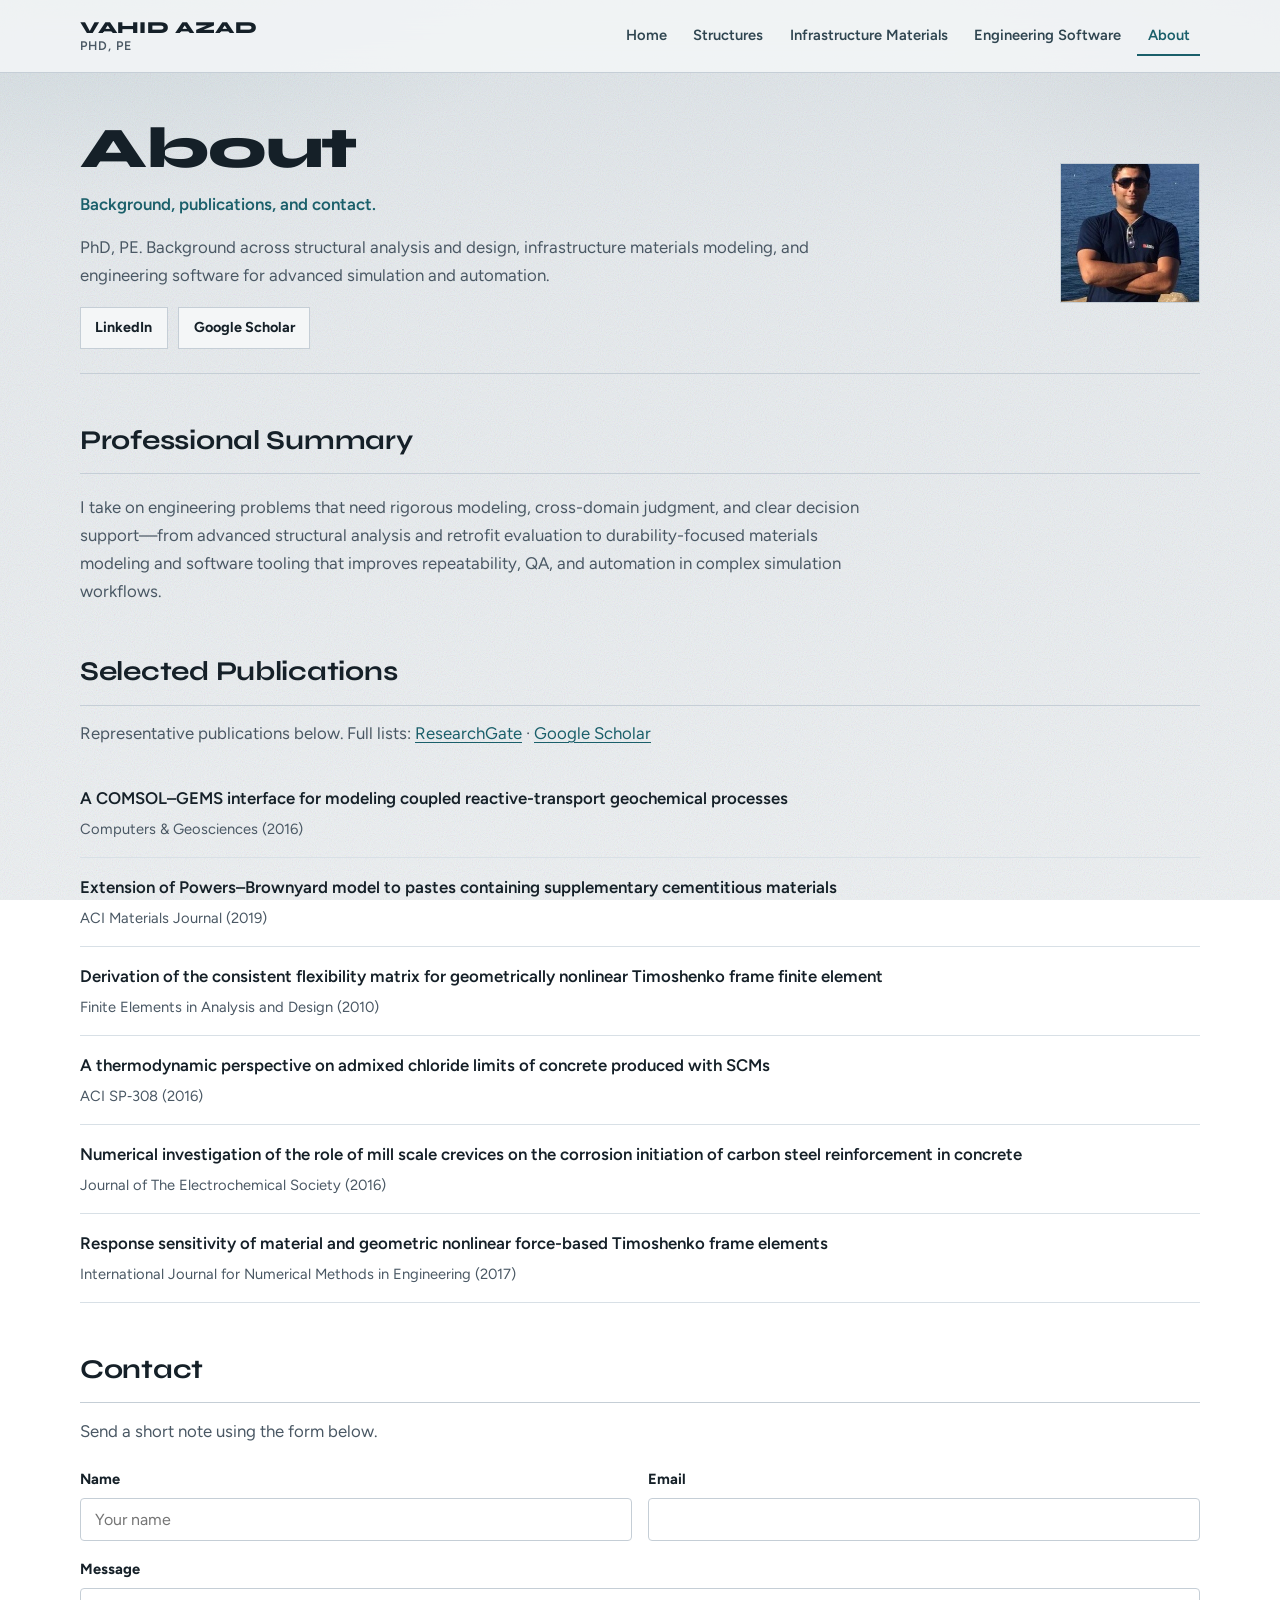
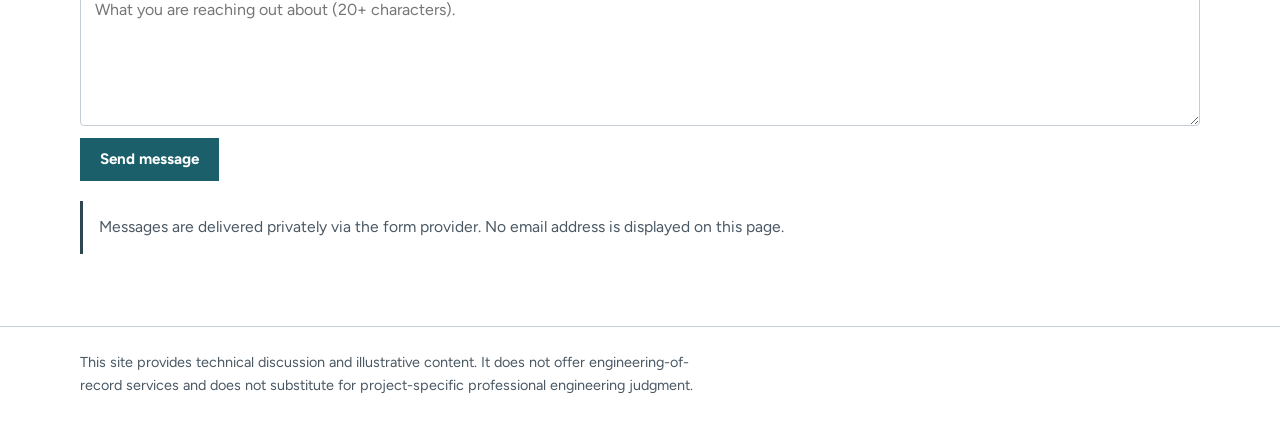
==== commit c3776202: "Redesign site with a professional editorial layout. Replace the dark card UI with clearer typography" ====
--- a/about.html
+++ b/about.html
@@ -5,12 +5,11 @@
   <meta name="viewport" content="width=device-width,initial-scale=1">
   <title>About • Vahid Azad</title>
   <meta name="description" content="Professional background, selected publications, and contact.">
-  <meta name="color-scheme" content="dark light">
+  <meta name="color-scheme" content="light">
   <link rel="stylesheet" href="styles.css">
   <meta property="og:title" content="About • Vahid Azad">
   <meta property="og:description" content="Professional background, selected publications, and contact.">
   <meta property="og:type" content="website">
-  <!-- Privacy-friendly analytics -->
   <script defer data-domain="vahidjafariazad.github.io" src="https://plausible.io/js/script.js"></script>
 </head>
 <body class="page-about">
@@ -22,116 +21,126 @@
         <div class="tag">PhD, PE</div>
       </div>
       <nav class="menu" aria-label="Primary navigation">
-      <a href="index.html">Home</a>
-      <a href="structures.html">Structures</a>
-      <a href="materials.html">Infrastructure Materials</a>
-      <a href="software.html">Engineering Software</a>
-      <a class="active" href="about.html">About</a>
-    </nav>
-    <div class="nav-mobile" aria-label="Mobile navigation">
-      <details>
-        <summary>Menu</summary>
-        <div class="panel">
         <a href="index.html">Home</a>
         <a href="structures.html">Structures</a>
         <a href="materials.html">Infrastructure Materials</a>
         <a href="software.html">Engineering Software</a>
         <a class="active" href="about.html">About</a>
-        </div>
-      </details>
-    </div>
+      </nav>
+      <div class="nav-mobile" aria-label="Mobile navigation">
+        <details>
+          <summary>Menu</summary>
+          <div class="panel">
+            <a href="index.html">Home</a>
+            <a href="structures.html">Structures</a>
+            <a href="materials.html">Infrastructure Materials</a>
+            <a href="software.html">Engineering Software</a>
+            <a class="active" href="about.html">About</a>
+          </div>
+        </details>
+      </div>
     </div>
   </header>
 
   <main id="content">
-<div class="container">
- <section class="hero hero-card">
- <div class="hero-top hero-about">
-  <div class="hero-text">
- <h1>About</h1>
-  <p class="sub">Background, publications, and contact.</p>
- <p>
- PhD, PE. Background across structural analysis and design, infrastructure materials modeling,
- and engineering software for advanced simulation and automation.
- </p>
- <div class="chips" style="margin-top:12px;">
- <span class="chip">
- <a href="https://www.linkedin.com/in/vahidjafariazad/" target="_blank" rel="noopener">LinkedIn</a>
- </span>
- <span class="chip">
- <a href="https://scholar.google.com/citations?user=SC7Uf60AAAAJ&hl=en" target="_blank" rel="noopener">Google Scholar</a>
- </span>
- </div>
-   </div>
-  <div class="hero-photo-wrap">
-    <img class="hero-photo" src="assets/images/main_photo.jpg" alt="Portrait of Vahid Azad">
-</div>
- </div>
-</section>
- <section class="section">
- <h2>Professional Summary</h2>
- <div class="card" style="grid-column: span 12;">
- <p style="margin:0;">
- I take on engineering problems that need rigorous modeling, cross-domain judgment, and clear
- decision support—from advanced structural analysis and retrofit evaluation to durability-focused
- materials modeling and software tooling that improves repeatability, QA, and automation in complex
- simulation workflows.
- </p>
- </div>
- </section>
- <section class="section">
- <h2>Selected Publications</h2>
- <div class="card" style="grid-column: span 12;">
- <p style="margin:0 0 10px 0; color: rgba(255,255,255,0.72);">
- Representative publications below. Full lists:
- <a href="https://www.researchgate.net/profile/Vahid-Azad?ev=hdr_xprf" target="_blank" rel="noopener">ResearchGate</a>
- ·
- <a href="https://scholar.google.com/citations?user=SC7Uf60AAAAJ&hl=en" target="_blank" rel="noopener">Google Scholar</a>
- </p>
- <ul style="margin:0 0 0 18px; color: rgba(255,255,255,0.82);">
- <li><a href="https://doi.org/10.1016/j.cageo.2016.04.002" target="_blank" rel="noopener">A COMSOL–GEMS interface for modeling coupled reactive-transport geochemical processes</a><span style="display:block;opacity:0.78;">Computers &amp; Geosciences (2016)</span></li>
- <li><a href="https://www.concrete.org/publications/internationalconcreteabstractsportal/m/details/id/51714466" target="_blank" rel="noopener">Extension of Powers–Brownyard model to pastes containing supplementary cementitious materials</a><span style="display:block;opacity:0.78;">ACI Materials Journal (2019)</span></li>
- <li><a href="https://www.sciencedirect.com/science/article/abs/pii/S0168874X10001198" target="_blank" rel="noopener">Derivation of the consistent flexibility matrix for geometrically nonlinear Timoshenko frame finite element</a><span style="display:block;opacity:0.78;">Finite Elements in Analysis and Design (2010)</span></li>
- <li><a href="https://www.concrete.org/publications/internationalconcreteabstractsportal.aspx?m=details&ID=51689183" target="_blank" rel="noopener">A thermodynamic perspective on admixed chloride limits of concrete produced with SCMs</a><span style="display:block;opacity:0.78;">ACI SP‑308 (2016)</span></li>
- <li><a href="https://pdfs.semanticscholar.org/567a/7adf861a689511ee90a2eece4072c1f8d05a.pdf" target="_blank" rel="noopener">Numerical investigation of the role of mill scale crevices on the corrosion initiation of carbon steel reinforcement in concrete</a><span style="display:block;opacity:0.78;">Journal of The Electrochemical Society (2016)</span></li>
- <li><a href="https://onlinelibrary.wiley.com/doi/10.1002/nme.5479" target="_blank" rel="noopener">Response sensitivity of material and geometric nonlinear force-based Timoshenko frame elements</a><span style="display:block;opacity:0.78;">International Journal for Numerical Methods in Engineering (2017)</span></li>
- </ul>
- </div>
- </section>
- <section class="section">
- <h2>Contact</h2>
- <div class="card" style="grid-column: span 12;">
- <p style="margin-top:0; color: rgba(255,255,255,0.72);">
- Send a short note using the form below.
- </p>
- <form action="https://formspree.io/f/meeljqvw" method="POST">
-            <input type="hidden" id="ts" name="ts" value="">
- <div class="grid" style="margin-top:10px;">
- <div class="card" style="grid-column: span 6; background: rgba(255,255,255,0.04); box-shadow:none;">
- <label for="name" style="display:block; font-weight:700; margin-bottom:6px;">Name</label>
- <input id="name" name="name" type="text" required autocomplete="name" minlength="2" maxlength="80" placeholder="Your name">
- </div>
- <div class="card" style="grid-column: span 6; background: rgba(255,255,255,0.04); box-shadow:none;">
- <label for="email" style="display:block; font-weight:700; margin-bottom:6px;">Email</label>
- <input id="email" name="email" type="email" required autocomplete="email" inputmode="email" pattern="^[^\s@]+@[^\s@]+\.[^\s@]+$" title="Please enter a valid email address.">
- </div>
- <div class="card" style="grid-column: span 12; background: rgba(255,255,255,0.04); box-shadow:none;">
- <label for="message" style="display:block; font-weight:700; margin-bottom:6px;">Message</label>
- <textarea id="message" name="message" rows="6" required minlength="20" maxlength="2000" placeholder="What you are reaching out about (20+ characters)."></textarea>
- <button type="submit"
- style="margin-top:12px; padding:10px 14px; border-radius:12px; border:1px solid rgba(102,194,255,0.45); background: rgba(102,194,255,0.12); color: rgba(255,255,255,0.92); font-weight:750; cursor:pointer;">
- Send message
- </button>
- <input type="text" name="_gotcha" style="display:none" tabindex="-1" autocomplete="off">
- </div>
- </div>
- </form>
- <div class="note" style="margin-top:12px;">
- Messages are delivered privately via the form provider. No email address is displayed on this page.
- </div>
- </div>
- </section>
- </div>
+    <div class="container">
+      <section class="page-hero">
+        <div class="hero-about">
+          <div>
+            <h1>About</h1>
+            <p class="sub">Background, publications, and contact.</p>
+            <p>
+              PhD, PE. Background across structural analysis and design, infrastructure materials modeling,
+              and engineering software for advanced simulation and automation.
+            </p>
+            <div class="chips">
+              <span class="chip">
+                <a href="https://www.linkedin.com/in/vahidjafariazad/" target="_blank" rel="noopener">LinkedIn</a>
+              </span>
+              <span class="chip">
+                <a href="https://scholar.google.com/citations?user=SC7Uf60AAAAJ&hl=en" target="_blank" rel="noopener">Google Scholar</a>
+              </span>
+            </div>
+          </div>
+          <img class="hero-photo" src="assets/images/main_photo.jpg" alt="Portrait of Vahid Azad">
+        </div>
+      </section>
+
+      <section class="section">
+        <h2>Professional Summary</h2>
+        <div class="prose-block">
+          <p>
+            I take on engineering problems that need rigorous modeling, cross-domain judgment, and clear
+            decision support—from advanced structural analysis and retrofit evaluation to durability-focused
+            materials modeling and software tooling that improves repeatability, QA, and automation in complex
+            simulation workflows.
+          </p>
+        </div>
+      </section>
+
+      <section class="section">
+        <h2>Selected Publications</h2>
+        <p class="section-intro">
+          Representative publications below. Full lists:
+          <a href="https://www.researchgate.net/profile/Vahid-Azad?ev=hdr_xprf" target="_blank" rel="noopener">ResearchGate</a>
+          ·
+          <a href="https://scholar.google.com/citations?user=SC7Uf60AAAAJ&hl=en" target="_blank" rel="noopener">Google Scholar</a>
+        </p>
+        <ul class="pub-list">
+          <li>
+            <a href="https://doi.org/10.1016/j.cageo.2016.04.002" target="_blank" rel="noopener">A COMSOL–GEMS interface for modeling coupled reactive-transport geochemical processes</a>
+            <span class="pub-meta">Computers &amp; Geosciences (2016)</span>
+          </li>
+          <li>
+            <a href="https://www.concrete.org/publications/internationalconcreteabstractsportal/m/details/id/51714466" target="_blank" rel="noopener">Extension of Powers–Brownyard model to pastes containing supplementary cementitious materials</a>
+            <span class="pub-meta">ACI Materials Journal (2019)</span>
+          </li>
+          <li>
+            <a href="https://www.sciencedirect.com/science/article/abs/pii/S0168874X10001198" target="_blank" rel="noopener">Derivation of the consistent flexibility matrix for geometrically nonlinear Timoshenko frame finite element</a>
+            <span class="pub-meta">Finite Elements in Analysis and Design (2010)</span>
+          </li>
+          <li>
+            <a href="https://www.concrete.org/publications/internationalconcreteabstractsportal.aspx?m=details&ID=51689183" target="_blank" rel="noopener">A thermodynamic perspective on admixed chloride limits of concrete produced with SCMs</a>
+            <span class="pub-meta">ACI SP‑308 (2016)</span>
+          </li>
+          <li>
+            <a href="https://pdfs.semanticscholar.org/567a/7adf861a689511ee90a2eece4072c1f8d05a.pdf" target="_blank" rel="noopener">Numerical investigation of the role of mill scale crevices on the corrosion initiation of carbon steel reinforcement in concrete</a>
+            <span class="pub-meta">Journal of The Electrochemical Society (2016)</span>
+          </li>
+          <li>
+            <a href="https://onlinelibrary.wiley.com/doi/10.1002/nme.5479" target="_blank" rel="noopener">Response sensitivity of material and geometric nonlinear force-based Timoshenko frame elements</a>
+            <span class="pub-meta">International Journal for Numerical Methods in Engineering (2017)</span>
+          </li>
+        </ul>
+      </section>
+
+      <section class="section">
+        <h2>Contact</h2>
+        <p class="section-intro">Send a short note using the form below.</p>
+        <form action="https://formspree.io/f/meeljqvw" method="POST">
+          <input type="hidden" id="ts" name="ts" value="">
+          <div class="form-grid">
+            <div class="form-field">
+              <label for="name">Name</label>
+              <input id="name" name="name" type="text" required autocomplete="name" minlength="2" maxlength="80" placeholder="Your name">
+            </div>
+            <div class="form-field">
+              <label for="email">Email</label>
+              <input id="email" name="email" type="email" required autocomplete="email" inputmode="email" pattern="^[^\s@]+@[^\s@]+\.[^\s@]+$" title="Please enter a valid email address.">
+            </div>
+            <div class="form-field full">
+              <label for="message">Message</label>
+              <textarea id="message" name="message" rows="6" required minlength="20" maxlength="2000" placeholder="What you are reaching out about (20+ characters)."></textarea>
+              <button type="submit">Send message</button>
+              <input type="text" name="_gotcha" style="display:none" tabindex="-1" autocomplete="off">
+            </div>
+          </div>
+        </form>
+        <div class="note">
+          Messages are delivered privately via the form provider. No email address is displayed on this page.
+        </div>
+      </section>
+    </div>
   </main>
 
   <footer class="site-footer">
@@ -152,10 +161,8 @@
     if (ts) ts.value = String(start);
 
     form.addEventListener('submit', function(e){
-      // Let HTML5 validation run first
       if (!form.checkValidity()) return;
 
-      // Time-based bot check: if submitted too fast, block.
       const elapsed = Date.now() - start;
       if (elapsed < 2500) {
         e.preventDefault();
@@ -163,7 +170,6 @@
         return;
       }
 
-      // Honeypot check (extra safety)
       const gotcha = form.querySelector('input[name="_gotcha"]');
       if (gotcha && gotcha.value.trim() !== "") {
         e.preventDefault();
--- a/styles.css
+++ b/styles.css
@@ -1,285 +1,823 @@
-:root{
-  --bg0:#060a12;
-  --bg1:#0b1220;
-  --text: rgba(255,255,255,0.92);
-  --muted: rgba(255,255,255,0.74);
-  --line: rgba(255,255,255,0.14);
-  --panel: rgba(255,255,255,0.06);
-  --card: rgba(255,255,255,0.075);
-  --glass: rgba(7,11,19,0.68);
-  --accent:#66c2ff;
-  --accent2:#8fffcb;
-  --shadow2: 0 10px 24px rgba(0,0,0,0.30);
-  --radius-xl: 20px;
-  --radius-lg: 16px;
-  --radius-md: 12px;
-  --maxw: 1080px;
-  --h1: clamp(1.95rem, 1.2rem + 2.0vw, 2.55rem);
-  --h2: clamp(1.20rem, 0.95rem + 1.05vw, 1.55rem);
-  --h3: 1.04rem;
-}
-
-*{ box-sizing:border-box; }
-html, body{ height:100%; }
-body{
-  margin:0;
-  font-family: ui-sans-serif, system-ui, -apple-system, "Segoe UI", Roboto, Arial, sans-serif;
-  color: var(--text);
+/* Vahid Azad — technical editorial design system */
+@import url("https://fonts.googleapis.com/css2?family=Figtree:ital,wght@0,400;0,500;0,600;0,700;1,400&family=Syne:wght@600;700;800&display=swap");
+
+:root {
+  --bg: #e8ecef;
+  --bg-elev: #f4f6f7;
+  --ink: #152028;
+  --muted: #4a5864;
+  --line: #c5ced6;
+  --line-soft: #d8e0e6;
+  --accent: #1a5f6a;
+  --accent-hover: #134850;
+  --accent-soft: rgba(26, 95, 106, 0.08);
+  --steel: #2f4550;
+  --maxw: 1120px;
+  --header-h: 72px;
+  --font-display: "Syne", system-ui, sans-serif;
+  --font-body: "Figtree", system-ui, sans-serif;
+  --h1: clamp(2.4rem, 1.4rem + 3.2vw, 3.6rem);
+  --h2: clamp(1.35rem, 1.1rem + 0.9vw, 1.7rem);
+  --h3: 1.08rem;
+  --radius: 4px;
+  --ease: cubic-bezier(0.22, 1, 0.36, 1);
+}
+
+*,
+*::before,
+*::after {
+  box-sizing: border-box;
+}
+
+html {
+  scroll-behavior: smooth;
+}
+
+body {
+  margin: 0;
+  min-height: 100%;
+  font-family: var(--font-body);
+  font-size: 1.05rem;
   line-height: 1.65;
+  color: var(--ink);
   background:
-    radial-gradient(1200px 700px at 10% 12%, rgba(102,194,255,0.14), transparent 62%),
-    radial-gradient(900px 600px at 82% 18%, rgba(143,255,203,0.10), transparent 58%),
-    radial-gradient(800px 500px at 60% 90%, rgba(102,194,255,0.08), transparent 60%),
-    linear-gradient(180deg, var(--bg0) 0%, var(--bg1) 100%);
-}
-body::before{
-  content:"";
+    radial-gradient(900px 520px at 8% -10%, rgba(26, 95, 106, 0.09), transparent 55%),
+    radial-gradient(700px 480px at 100% 0%, rgba(47, 69, 80, 0.07), transparent 50%),
+    linear-gradient(180deg, #dfe5e9 0%, var(--bg) 28%, #eef1f3 100%);
+  background-attachment: fixed;
+}
+
+body::before {
+  content: "";
   position: fixed;
   inset: 0;
-  pointer-events:none;
-  background-image:
-    linear-gradient(to right, rgba(255,255,255,0.035) 1px, transparent 1px),
-    linear-gradient(to bottom, rgba(255,255,255,0.035) 1px, transparent 1px);
-  background-size: 56px 56px;
-  opacity: 0.20;
-  mask-image: radial-gradient(circle at 35% 20%, black 0%, transparent 70%);
-}
-
-.container{
-  width: min(var(--maxw), calc(100% - 40px));
+  pointer-events: none;
+  opacity: 0.35;
+  background-image: url("data:image/svg+xml,%3Csvg viewBox='0 0 200 200' xmlns='http://www.w3.org/2000/svg'%3E%3Cfilter id='n'%3E%3CfeTurbulence type='fractalNoise' baseFrequency='0.85' numOctaves='4' stitchTiles='stitch'/%3E%3C/filter%3E%3Crect width='100%25' height='100%25' filter='url(%23n)' opacity='0.5'/%3E%3C/svg%3E");
+  background-size: 180px 180px;
+  mix-blend-mode: multiply;
+  z-index: 0;
+}
+
+body > * {
+  position: relative;
+  z-index: 1;
+}
+
+.container {
+  width: min(var(--maxw), calc(100% - 2.5rem));
   margin: 0 auto;
 }
 
-a{ color: var(--accent); text-decoration:none; }
-a:hover{ text-decoration: underline; }
-a:focus-visible, button:focus-visible, summary:focus-visible, input:focus-visible, textarea:focus-visible{
-  outline: 2px solid rgba(102,194,255,0.70);
-  outline-offset: 2px;
-  border-radius: 10px;
-}
-
-.skip{
-  position:absolute;
-  left:-999px;
-  top:auto;
-  width:1px;
-  height:1px;
-  overflow:hidden;
-}
-.skip:focus{
-  left:16px;
-  top:16px;
-  width:auto;
-  height:auto;
-  padding:10px 12px;
-  border-radius: 12px;
-  background: rgba(255,255,255,0.08);
+a {
+  color: var(--accent);
+  text-decoration-thickness: 1px;
+  text-underline-offset: 0.18em;
+}
+
+a:hover {
+  color: var(--accent-hover);
+}
+
+a:focus-visible,
+button:focus-visible,
+summary:focus-visible,
+input:focus-visible,
+textarea:focus-visible {
+  outline: 2px solid var(--accent);
+  outline-offset: 3px;
+}
+
+.skip {
+  position: absolute;
+  left: -999px;
+  top: auto;
+  width: 1px;
+  height: 1px;
+  overflow: hidden;
+}
+
+.skip:focus {
+  left: 1rem;
+  top: 1rem;
+  width: auto;
+  height: auto;
+  padding: 0.65rem 0.9rem;
+  background: var(--bg-elev);
   border: 1px solid var(--line);
-  z-index: 999;
-}
-
-header.site-header{
+  z-index: 1000;
+  color: var(--ink);
+}
+
+/* ——— Header ——— */
+.site-header {
   position: sticky;
   top: 0;
   z-index: 50;
-  backdrop-filter: blur(12px);
-  background: var(--glass);
+  background: rgba(244, 246, 247, 0.86);
+  backdrop-filter: blur(14px);
   border-bottom: 1px solid var(--line);
 }
-.navbar{
-  display:flex;
-  align-items:center;
-  justify-content:space-between;
-  gap:16px;
-  padding: 14px 0;
-}
-.brand{ display:flex; flex-direction:column; line-height:1.12; }
-.brand .name{ font-weight: 820; letter-spacing: 0.25px; }
-.brand .tag{ font-size: 0.92rem; color: var(--muted); }
-.brand-link{ color: inherit; text-decoration: none; }
-.brand-link:hover{ text-decoration:none; }
-
-nav.menu{ display:flex; gap:10px; flex-wrap: wrap; align-items:center; }
-nav.menu a{
-  color: var(--text);
-  font-weight: 680;
+
+.navbar {
+  display: flex;
+  align-items: center;
+  justify-content: space-between;
+  gap: 1.25rem;
+  min-height: var(--header-h);
+  padding: 0.75rem 0;
+}
+
+.brand {
+  display: flex;
+  flex-direction: column;
+  gap: 0.1rem;
+  line-height: 1.1;
+}
+
+.brand .name {
+  font-family: var(--font-display);
+  font-weight: 800;
+  font-size: 1.05rem;
+  letter-spacing: 0.04em;
+}
+
+.brand .tag {
+  font-size: 0.78rem;
+  font-weight: 600;
+  letter-spacing: 0.08em;
+  text-transform: uppercase;
+  color: var(--muted);
+}
+
+.brand-link {
+  color: inherit;
+  text-decoration: none;
+}
+
+.brand-link:hover {
+  color: var(--accent);
+  text-decoration: none;
+}
+
+nav.menu {
+  display: flex;
+  flex-wrap: wrap;
+  gap: 0.15rem 0.35rem;
+  align-items: center;
+}
+
+nav.menu a {
+  color: var(--steel);
+  font-weight: 600;
+  font-size: 0.92rem;
+  padding: 0.45rem 0.65rem;
+  text-decoration: none;
+  border-bottom: 2px solid transparent;
+  transition: color 180ms var(--ease), border-color 180ms var(--ease);
+}
+
+nav.menu a:hover {
+  color: var(--accent);
+  text-decoration: none;
+}
+
+nav.menu a.active {
+  color: var(--accent);
+  border-bottom-color: var(--accent);
+}
+
+.nav-mobile {
+  display: none;
+}
+
+.nav-mobile details {
+  border: 1px solid var(--line);
+  background: var(--bg-elev);
+}
+
+.nav-mobile summary {
+  list-style: none;
+  cursor: pointer;
+  padding: 0.55rem 0.9rem;
+  font-weight: 700;
+  font-size: 0.9rem;
+  letter-spacing: 0.04em;
+  text-transform: uppercase;
+}
+
+.nav-mobile summary::-webkit-details-marker {
+  display: none;
+}
+
+.nav-mobile .panel {
+  display: flex;
+  flex-direction: column;
+  gap: 0.15rem;
+  padding: 0.35rem 0.5rem 0.65rem;
+  border-top: 1px solid var(--line-soft);
+}
+
+.nav-mobile a {
+  padding: 0.55rem 0.55rem;
+  color: var(--ink);
+  font-weight: 600;
+  text-decoration: none;
+}
+
+.nav-mobile a.active {
+  color: var(--accent);
+  background: var(--accent-soft);
+}
+
+/* ——— Main ——— */
+main {
+  padding: 0 0 4.5rem;
+}
+
+/* ——— Hero ——— */
+.hero {
+  padding: 2.75rem 0 2.25rem;
+}
+
+.hero-band {
+  position: relative;
+  margin: 0 calc(50% - 50vw);
+  width: 100vw;
+  padding: 3.5rem 0 3.25rem;
+  background:
+    linear-gradient(105deg, rgba(21, 32, 40, 0.92) 0%, rgba(26, 95, 106, 0.78) 55%, rgba(47, 69, 80, 0.72) 100%),
+    url("assets/images/Ports.jpg") center / cover no-repeat;
+  color: #f3f6f7;
+  overflow: hidden;
+}
+
+.hero-band .container {
+  display: grid;
+  grid-template-columns: minmax(0, 1.15fr) minmax(0, 0.85fr);
+  gap: 2.5rem;
+  align-items: end;
+}
+
+.hero-kicker {
+  margin: 0 0 0.85rem;
+  font-family: var(--font-display);
+  font-weight: 700;
+  font-size: clamp(1.15rem, 0.9rem + 1vw, 1.55rem);
+  letter-spacing: 0.06em;
+  text-transform: uppercase;
+  color: #fff;
+}
+
+.hero-band h1 {
+  margin: 0 0 1rem;
+  font-family: var(--font-display);
+  font-weight: 800;
+  font-size: var(--h1);
+  line-height: 1.08;
+  letter-spacing: -0.02em;
+  max-width: 14ch;
+  color: #fff;
+}
+
+.hero-band .lede {
+  margin: 0;
+  max-width: 42ch;
+  font-size: 1.08rem;
+  line-height: 1.55;
+  color: rgba(243, 246, 247, 0.88);
+}
+
+.hero-actions {
+  display: flex;
+  flex-wrap: wrap;
+  gap: 0.75rem;
+  margin-top: 1.75rem;
+}
+
+.btn {
+  display: inline-flex;
+  align-items: center;
+  justify-content: center;
+  padding: 0.7rem 1.15rem;
+  font-family: var(--font-body);
+  font-weight: 700;
   font-size: 0.95rem;
-  padding: 8px 10px;
-  border-radius: 12px;
+  text-decoration: none;
   border: 1px solid transparent;
-  transition: background 180ms ease, border-color 180ms ease;
-}
-nav.menu a:hover{ border-color: var(--line); background: var(--panel); text-decoration:none; }
-nav.menu a.active{ border-color: rgba(102,194,255,0.55); background: rgba(102,194,255,0.12); }
-
-.nav-mobile{ display:none; }
-.nav-mobile details{ border: 1px solid var(--line); border-radius: 14px; background: rgba(255,255,255,0.04); overflow: clip; }
-.nav-mobile summary{ list-style:none; cursor:pointer; padding: 8px 12px; font-weight: 760; color: rgba(255,255,255,0.90); }
-.nav-mobile summary::-webkit-details-marker{ display:none; }
-.nav-mobile .panel{ padding: 8px 10px 12px 10px; display:flex; flex-direction:column; gap: 8px; }
-.nav-mobile a{ padding: 9px 10px; border-radius: 12px; border: 1px solid transparent; color: var(--text); font-weight: 680; }
-.nav-mobile a.active{ border-color: rgba(102,194,255,0.55); background: rgba(102,194,255,0.12); }
-.nav-mobile a:hover{ border-color: var(--line); background: var(--panel); text-decoration:none; }
-
-main{ padding: 36px 0 58px 0; }
-
-.hero h1{ margin: 0 0 10px 0; font-size: var(--h1); letter-spacing: 0.35px; }
-.hero p{ margin: 0; color: var(--muted); max-width: 86ch; }
-.hero .sub{ margin-top: 10px; font-size: 0.98rem; color: rgba(255,255,255,0.70); }
-
-.hero-card{ border: 1px solid var(--line); background: rgba(255,255,255,0.055); border-radius: var(--radius-xl);
-  padding: 18px 18px; box-shadow: var(--shadow2); }
-
-.page-home .hero-top{ display:grid; grid-template-columns: 1fr auto; gap: 22px; align-items: start; }
-.page-home .hero-text{ min-width: 0; }
-.page-home .hero-photo{ width: 140px; height: 140px; border-radius: 18px; object-fit: cover; border: 1px solid rgba(255,255,255,0.18);
-  box-shadow: 0 16px 34px rgba(0,0,0,0.34); opacity: 0.95; }
-
-.grid{ display:grid; grid-template-columns: repeat(12, 1fr); gap: 14px; margin-top: 16px; }
-.card{ grid-column: span 6; border: 1px solid var(--line); background: var(--card); border-radius: var(--radius-lg);
-  padding: 16px 16px; box-shadow: var(--shadow2); }
-.card h2{ margin: 0 0 8px 0; font-size: 1.12rem; color: var(--accent); }
-.card p, .card li{ color: var(--muted); }
-.card ul{ margin: 8px 0 0 18px; }
-
-.section{ margin-top: 18px; }
-.section h2{ margin: 30px 0 12px 0; font-size: var(--h2); color: rgba(102,194,255,0.92); letter-spacing: 0.22px;
-  position: relative; padding-bottom: 10px; }
-.section h2::after{ content:""; position:absolute; left: 0; bottom: 0; width: min(540px, 92%); height: 1px;
-  background: linear-gradient(90deg, rgba(102,194,255,0.62), rgba(255,255,255,0.00)); }
-
-.portfolio{ display:grid; grid-template-columns: repeat(12, 1fr); gap: 14px; }
-.project{ grid-column: span 6; border: 1px solid var(--line); background: rgba(255,255,255,0.06); border-radius: var(--radius-lg);
-  padding: 14px 14px; transition: transform 180ms ease, border-color 180ms ease, background 180ms ease; }
-.project:hover{ transform: translateY(-1px); border-color: rgba(255,255,255,0.18); background: rgba(255,255,255,0.07); }
-.project h3{ margin: 0 0 8px 0; font-size: var(--h3); letter-spacing: 0.16px; }
-.project p{ margin: 0; color: var(--muted); }
-
-.portfolio.stack{ grid-template-columns: 1fr; }
-.portfolio.stack .project{ grid-column: auto; max-width: 940px; padding: 18px 18px; background: rgba(255,255,255,0.055); }
-
-.figure-box{
-
-  margin-top: 12px;
-
-  border: 1px dashed rgba(255,255,255,0.25);
-
-  border-radius: var(--radius-md);
-
-  padding: 14px;
-
-  background: rgba(0,0,0,0.12);
-
-  color: rgba(255,255,255,0.66);
-
-  font-size: 0.95rem;
-
-
-
-  display: flex;
-
-  justify-content: center;
-
+  transition: background 180ms var(--ease), color 180ms var(--ease), border-color 180ms var(--ease), transform 180ms var(--ease);
+}
+
+.btn:hover {
+  text-decoration: none;
+  transform: translateY(-1px);
+}
+
+.btn-primary {
+  background: #fff;
+  color: var(--ink);
+}
+
+.btn-primary:hover {
+  background: #e8ecef;
+  color: var(--ink);
+}
+
+.btn-ghost {
+  background: transparent;
+  color: #fff;
+  border-color: rgba(255, 255, 255, 0.45);
+}
+
+.btn-ghost:hover {
+  background: rgba(255, 255, 255, 0.1);
+  color: #fff;
+}
+
+.hero-visual {
+  justify-self: end;
+  width: min(100%, 320px);
+  aspect-ratio: 4 / 5;
+  overflow: hidden;
+  border: 1px solid rgba(255, 255, 255, 0.28);
+  box-shadow: 0 24px 48px rgba(0, 0, 0, 0.28);
+  animation: rise 700ms var(--ease) both;
+}
+
+.hero-visual img {
+  display: block;
+  width: 100%;
+  height: 100%;
+  object-fit: cover;
+}
+
+.page-hero {
+  padding: 2.75rem 0 1.5rem;
+  border-bottom: 1px solid var(--line);
+  margin-bottom: 0.5rem;
+  animation: rise 600ms var(--ease) both;
+}
+
+.page-hero h1 {
+  margin: 0 0 0.65rem;
+  font-family: var(--font-display);
+  font-weight: 800;
+  font-size: var(--h1);
+  letter-spacing: -0.02em;
+  line-height: 1.1;
+  color: var(--ink);
+}
+
+.page-hero .sub {
+  margin: 0 0 1rem;
+  font-size: 1.05rem;
+  font-weight: 600;
+  color: var(--accent);
+}
+
+.page-hero p {
+  margin: 0;
+  max-width: 68ch;
+  color: var(--muted);
+}
+
+.page-hero .hero-about {
+  display: grid;
+  grid-template-columns: minmax(0, 1fr) auto;
+  gap: 2rem;
   align-items: center;
-
-}
-
-
-
-.figure-box img{
-
-  display: block;
-
-  width: 100%;
-
-  max-width: 300px;   /* Adjust to 400px, 600px, etc. */
-
-  height: auto;
-
-  border-radius: 10px;
-
-  box-shadow: 0 8px 20px rgba(0,0,0,0.35);
-
-}
-
-.note{ margin-top: 12px; border-left: 3px solid rgba(102,194,255,0.60); padding-left: 12px; color: rgba(255,255,255,0.74); }
-
-.subhead{ margin: 24px 0 10px 0; font-size: 1.08rem; font-weight: 800; color: rgba(255,255,255,0.92); }
-.subhead span{ color: rgba(143,255,203,0.88); font-weight: 860; }
-
-.chips{ display:flex; flex-wrap:wrap; gap: 10px; }
-.chip a{ display:inline-block; padding: 8px 12px; border-radius: 999px; border: 1px solid rgba(102,194,255,0.55);
-  background: rgba(102,194,255,0.12); color: rgba(255,255,255,0.92); font-weight: 760; }
-.chip a:hover{ background: rgba(102,194,255,0.18); text-decoration:none; }
-
-input, textarea{ width: 100%; padding: 10px 12px; border-radius: 12px; border: 1px solid rgba(255,255,255,0.16);
-  background: rgba(0,0,0,0.18); color: rgba(255,255,255,0.92); }
-label{ font-weight: 760; }
-button{ margin-top: 12px; padding: 10px 14px; border-radius: 12px; border: 1px solid rgba(102,194,255,0.55);
-  background: rgba(102,194,255,0.14); color: rgba(255,255,255,0.92); font-weight: 820; cursor:pointer;
-  transition: transform 160ms ease, background 160ms ease; }
-button:hover{ background: rgba(102,194,255,0.18); transform: translateY(-1px); }
-
-footer.site-footer{ border-top: 1px solid var(--line); color: var(--muted); padding: 18px 0 28px 0; font-size: 0.92rem; }
-
-@media (max-width: 860px){
-  .card{ grid-column: span 12; }
-  .project{ grid-column: span 12; }
-  nav.menu{ display:none; }
-  .nav-mobile{ display:block; }
-  .brand .tag{ display:none; }
-}
-@media (max-width: 600px){
-  .page-home .hero-top{ grid-template-columns: 1fr; }
-  .page-home .hero-photo{ width: 112px; height: 112px; }
-}
-
-@media (prefers-reduced-motion: reduce){
-  nav.menu a, .project, button{ transition: none !important; }
-  .project:hover, button:hover{ transform:none; }
-}
-
-/* Collapsible text blocks on Home */
-details.more{ margin-top: 10px; }
-details.more summary{
+}
+
+.page-hero .hero-photo {
+  width: 140px;
+  height: 140px;
+  object-fit: cover;
+  border: 1px solid var(--line);
+}
+
+/* ——— Sections ——— */
+.section {
+  margin-top: 2.75rem;
+  animation: rise 700ms var(--ease) both;
+}
+
+.section h2 {
+  margin: 0 0 1.25rem;
+  font-family: var(--font-display);
+  font-weight: 700;
+  font-size: var(--h2);
+  letter-spacing: -0.01em;
+  color: var(--ink);
+  padding-bottom: 0.65rem;
+  border-bottom: 1px solid var(--line);
+}
+
+.section-intro {
+  margin: -0.35rem 0 1.35rem;
+  max-width: 68ch;
+  color: var(--muted);
+}
+
+.subhead {
+  margin: 2rem 0 1rem;
+  font-family: var(--font-display);
+  font-size: 1.05rem;
+  font-weight: 700;
+  letter-spacing: 0.04em;
+  text-transform: uppercase;
+  color: var(--steel);
+}
+
+/* Practice links (home) — not cards */
+.practice-list {
+  display: grid;
+  gap: 0;
+  border-top: 1px solid var(--line);
+}
+
+.practice-item {
+  display: grid;
+  grid-template-columns: minmax(0, 1fr) auto;
+  gap: 1rem;
+  align-items: start;
+  padding: 1.35rem 0;
+  border-bottom: 1px solid var(--line);
+  color: inherit;
+  transition: background 180ms var(--ease), padding-left 180ms var(--ease);
+}
+
+.practice-item:hover {
+  background: var(--accent-soft);
+  padding-left: 0.65rem;
+}
+
+.practice-item h2 {
+  margin: 0 0 0.4rem;
+  font-family: var(--font-display);
+  font-size: 1.2rem;
+  font-weight: 700;
+  color: var(--ink);
+  border: none;
+  padding: 0;
+}
+
+.practice-item h2 a {
+  color: inherit;
+  text-decoration: none;
+}
+
+.practice-item h2 a:hover {
+  color: var(--accent);
+}
+
+.practice-item p {
+  margin: 0;
+  color: var(--muted);
+  max-width: 62ch;
+}
+
+.practice-item .arrow {
+  font-family: var(--font-display);
+  font-weight: 700;
+  font-size: 1.35rem;
+  color: var(--accent);
+  padding-top: 0.15rem;
+  text-decoration: none;
+}
+
+.practice-item .arrow:hover {
+  color: var(--accent-hover);
+}
+
+.practice-item details.more {
+  margin-top: 0.75rem;
+  grid-column: 1 / -1;
+}
+
+details.more summary {
   cursor: pointer;
   display: inline-block;
-  padding: 6px 10px;
-  border-radius: 12px;
-  border: 1px solid rgba(255,255,255,0.16);
-  background: rgba(255,255,255,0.04);
-  font-weight: 760;
-  color: rgba(255,255,255,0.88);
-}
-details.more p{ margin: 10px 0 0 0; }
-
-/* About page: smaller, quieter photo */
-.page-about .hero-photo{
-  width: 110px;
-  height: 110px;
-  border-radius: 14px;
-  opacity: 0.90;
-  box-shadow: 0 10px 22px rgba(0,0,0,0.28);
-}
-
-
-/* About hero layout: text left, photo right */
-.page-about .hero-about{
+  font-weight: 700;
+  font-size: 0.88rem;
+  letter-spacing: 0.04em;
+  text-transform: uppercase;
+  color: var(--accent);
+  list-style: none;
+}
+
+details.more summary::-webkit-details-marker {
+  display: none;
+}
+
+details.more p {
+  margin: 0.65rem 0 0;
+  color: var(--muted);
+}
+
+/* Focus / project blocks — editorial rows, not cards */
+.portfolio {
   display: grid;
-  grid-template-columns: minmax(0, 1fr) auto;
-  gap: 36px;
+  gap: 0;
+}
+
+.portfolio.two-col {
+  grid-template-columns: repeat(2, minmax(0, 1fr));
+  gap: 1.5rem 2rem;
+}
+
+.project {
+  padding: 1.35rem 0 1.35rem 1.1rem;
+  border-left: 3px solid var(--accent);
+  border-bottom: 1px solid var(--line-soft);
+}
+
+.portfolio.two-col .project {
+  border-bottom: none;
+  background: var(--bg-elev);
+  border: 1px solid var(--line-soft);
+  border-left: 3px solid var(--accent);
+  padding: 1.25rem 1.25rem 1.25rem 1.15rem;
+}
+
+.portfolio.stack .project {
+  display: grid;
+  grid-template-columns: minmax(0, 1fr) minmax(140px, 220px);
+  gap: 1.25rem 1.75rem;
+  align-items: start;
+  padding: 1.75rem 0;
+  border-left: none;
+  border-bottom: 1px solid var(--line);
+}
+
+.project h3 {
+  margin: 0 0 0.55rem;
+  font-family: var(--font-display);
+  font-size: var(--h3);
+  font-weight: 700;
+  letter-spacing: -0.01em;
+  color: var(--ink);
+}
+
+.project p {
+  margin: 0;
+  color: var(--muted);
+}
+
+.figure-box {
+  margin-top: 0.85rem;
+  display: flex;
   align-items: center;
-}
-
-.page-about .hero-photo-wrap{
+  justify-content: center;
+  padding: 0.75rem;
+  background: var(--bg-elev);
+  border: 1px solid var(--line-soft);
+}
+
+.portfolio.stack .figure-box {
+  margin-top: 0;
+}
+
+.figure-box img {
+  display: block;
+  width: 100%;
+  max-width: 280px;
+  height: auto;
+}
+
+.note {
+  margin-top: 1.25rem;
+  padding: 0.85rem 0 0.85rem 1rem;
+  border-left: 3px solid var(--steel);
+  color: var(--muted);
+  font-size: 0.98rem;
+}
+
+.prose-block {
+  max-width: 72ch;
+  color: var(--muted);
+}
+
+.prose-block p {
+  margin: 0;
+}
+
+/* Publications */
+.pub-list {
+  list-style: none;
+  margin: 0;
+  padding: 0;
+}
+
+.pub-list li {
+  padding: 1rem 0;
+  border-bottom: 1px solid var(--line-soft);
+}
+
+.pub-list a {
+  font-weight: 600;
+  color: var(--ink);
+  text-decoration: none;
+}
+
+.pub-list a:hover {
+  color: var(--accent);
+  text-decoration: underline;
+}
+
+.pub-meta {
+  display: block;
+  margin-top: 0.25rem;
+  font-size: 0.92rem;
+  color: var(--muted);
+}
+
+.chips {
   display: flex;
-  justify-content: flex-end;
-}
-
-.page-about .hero-photo{
-  width: 110px;
-  height: 110px;
-  border-radius: 14px;
-  opacity: 0.9;
-  box-shadow: 0 10px 22px rgba(0,0,0,0.28);
-}
+  flex-wrap: wrap;
+  gap: 0.65rem;
+  margin-top: 1.1rem;
+}
+
+.chip a {
+  display: inline-block;
+  padding: 0.5rem 0.9rem;
+  border: 1px solid var(--line);
+  background: var(--bg-elev);
+  color: var(--ink);
+  font-weight: 700;
+  font-size: 0.9rem;
+  text-decoration: none;
+  transition: border-color 180ms var(--ease), background 180ms var(--ease);
+}
+
+.chip a:hover {
+  border-color: var(--accent);
+  background: var(--accent-soft);
+  color: var(--accent);
+}
+
+/* Forms */
+.form-grid {
+  display: grid;
+  grid-template-columns: 1fr 1fr;
+  gap: 1rem;
+  margin-top: 1rem;
+}
+
+.form-field {
+  display: flex;
+  flex-direction: column;
+  gap: 0.4rem;
+}
+
+.form-field.full {
+  grid-column: 1 / -1;
+}
+
+label {
+  font-weight: 700;
+  font-size: 0.92rem;
+}
+
+input,
+textarea {
+  width: 100%;
+  padding: 0.7rem 0.85rem;
+  border: 1px solid var(--line);
+  border-radius: var(--radius);
+  background: #fff;
+  color: var(--ink);
+  font-family: var(--font-body);
+  font-size: 1rem;
+}
+
+input:focus,
+textarea:focus {
+  border-color: var(--accent);
+}
+
+button[type="submit"] {
+  margin-top: 0.35rem;
+  align-self: start;
+  padding: 0.7rem 1.2rem;
+  border: 1px solid var(--accent);
+  background: var(--accent);
+  color: #fff;
+  font-family: var(--font-body);
+  font-weight: 700;
+  font-size: 0.95rem;
+  cursor: pointer;
+  transition: background 180ms var(--ease), transform 160ms var(--ease);
+}
+
+button[type="submit"]:hover {
+  background: var(--accent-hover);
+  transform: translateY(-1px);
+}
+
+/* Footer */
+.site-footer {
+  border-top: 1px solid var(--line);
+  padding: 1.5rem 0 2.25rem;
+  color: var(--muted);
+  font-size: 0.9rem;
+}
+
+.site-footer p {
+  margin: 0;
+  max-width: 70ch;
+}
+
+/* Motion */
+@keyframes rise {
+  from {
+    opacity: 0;
+    transform: translateY(12px);
+  }
+  to {
+    opacity: 1;
+    transform: translateY(0);
+  }
+}
+
+.hero-band .hero-copy {
+  animation: rise 650ms var(--ease) both;
+}
+
+@media (prefers-reduced-motion: reduce) {
+  html {
+    scroll-behavior: auto;
+  }
+  .hero-band .hero-copy,
+  .hero-visual,
+  .page-hero,
+  .section,
+  .btn,
+  .practice-item,
+  button[type="submit"] {
+    animation: none !important;
+    transition: none !important;
+  }
+  .btn:hover,
+  button[type="submit"]:hover,
+  .practice-item:hover {
+    transform: none;
+  }
+}
+
+/* Responsive */
+@media (max-width: 900px) {
+  .hero-band .container {
+    grid-template-columns: 1fr;
+  }
+
+  .hero-visual {
+    justify-self: start;
+    width: min(100%, 240px);
+    aspect-ratio: 1;
+  }
+
+  .portfolio.two-col {
+    grid-template-columns: 1fr;
+  }
+
+  .portfolio.stack .project {
+    grid-template-columns: 1fr;
+  }
+}
+
+@media (max-width: 860px) {
+  nav.menu {
+    display: none;
+  }
+
+  .nav-mobile {
+    display: block;
+  }
+
+  .brand .tag {
+    display: none;
+  }
+
+  .form-grid {
+    grid-template-columns: 1fr;
+  }
+
+  .page-hero .hero-about {
+    grid-template-columns: 1fr;
+  }
+}
+
+@media (max-width: 600px) {
+  .hero-band {
+    padding: 2.5rem 0 2.25rem;
+  }
+
+  .hero-band h1 {
+    max-width: none;
+  }
+
+  .practice-item {
+    grid-template-columns: 1fr;
+  }
+}
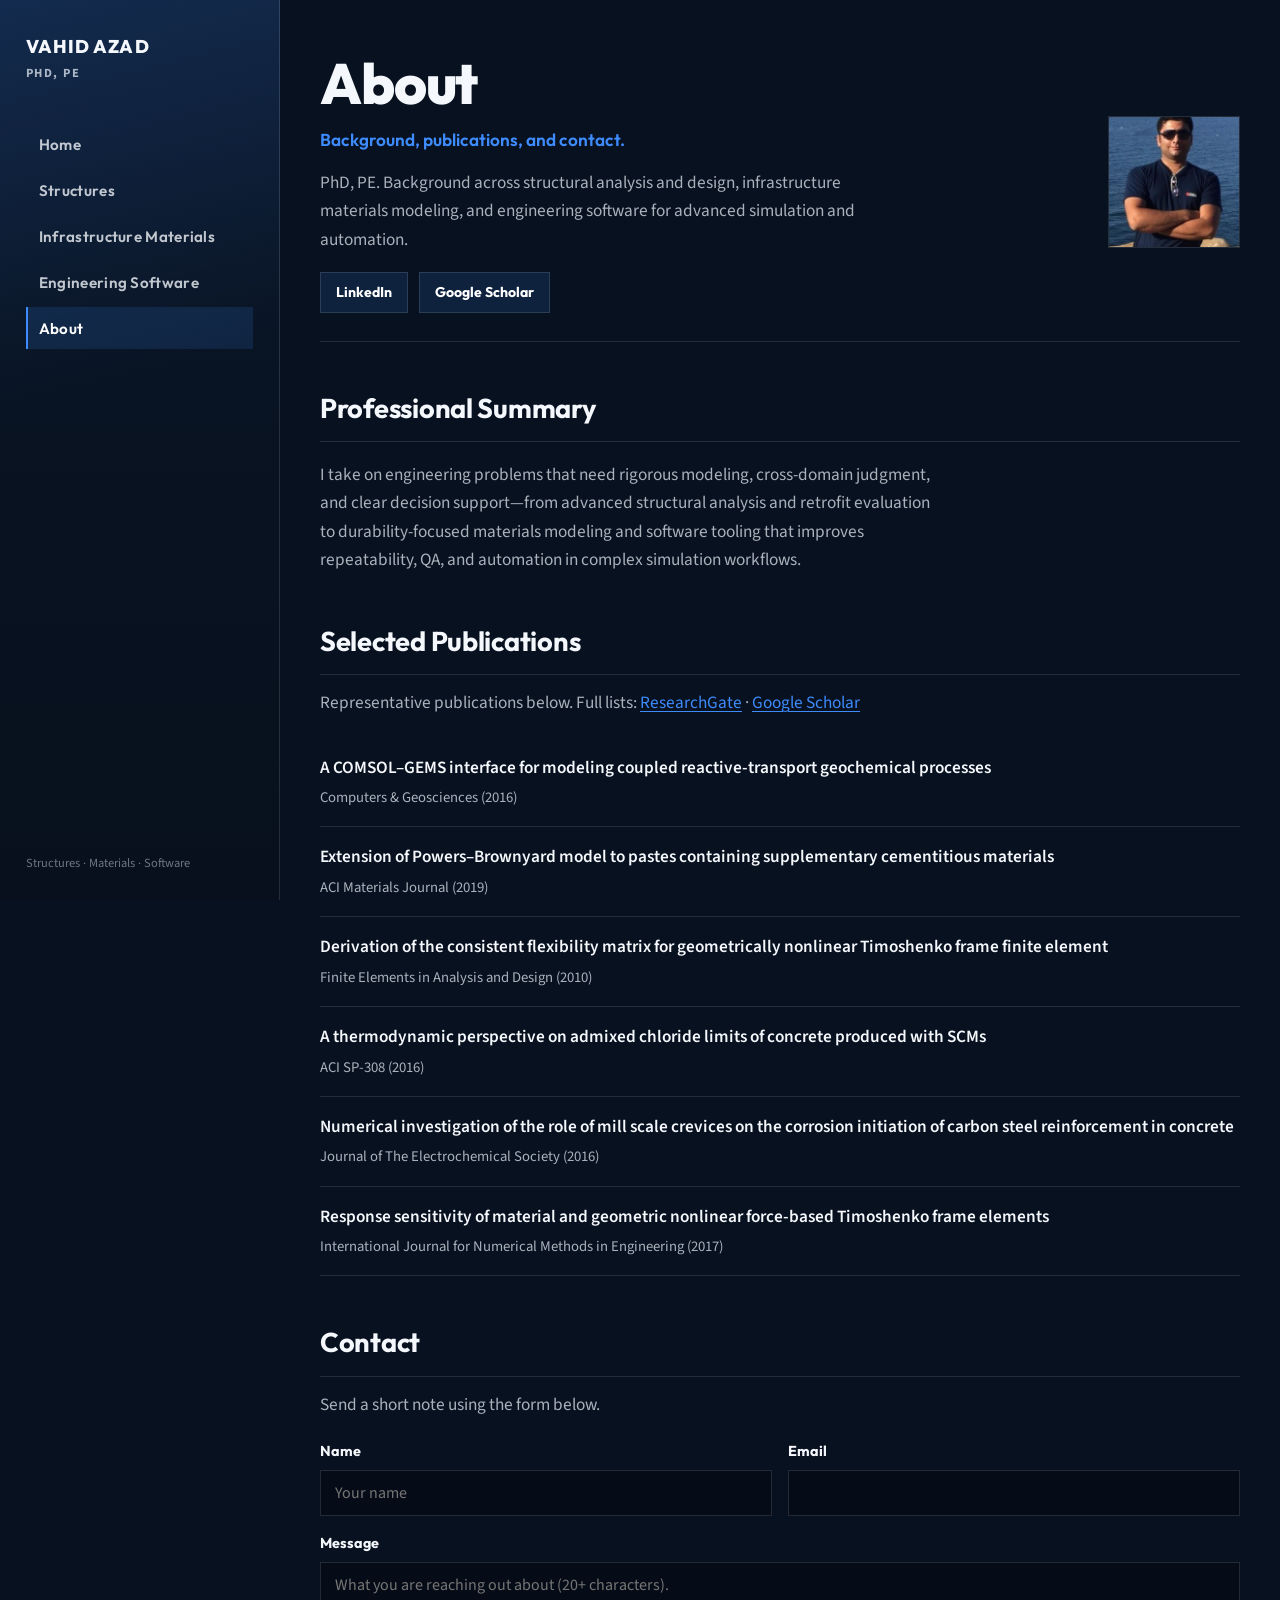
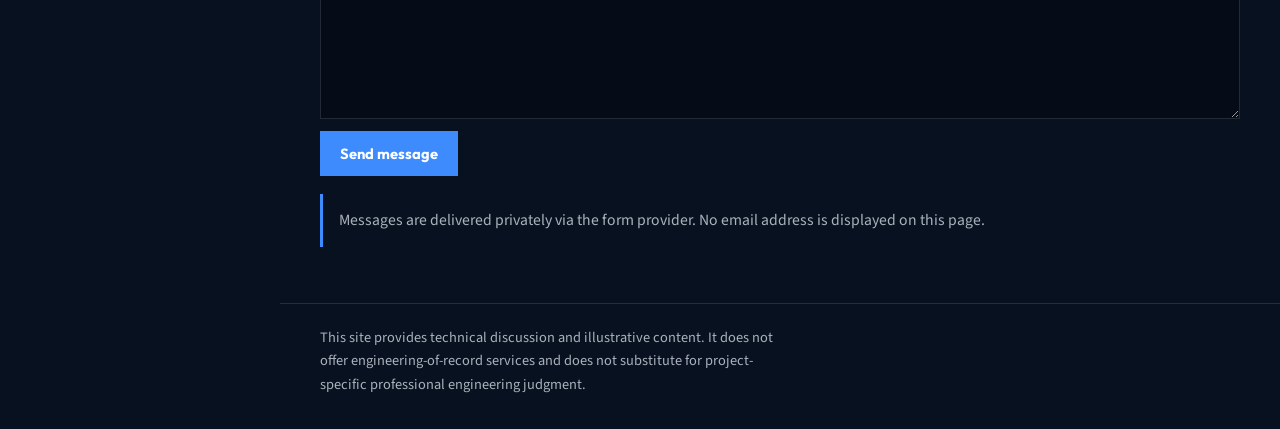
==== commit bdcf6b6d: "Restyle site in a Hyperspace-inspired navy layout. Add a fixed sidebar, confident blue accents, and " ====
--- a/about.html
+++ b/about.html
@@ -5,7 +5,7 @@
   <meta name="viewport" content="width=device-width,initial-scale=1">
   <title>About • Vahid Azad</title>
   <meta name="description" content="Professional background, selected publications, and contact.">
-  <meta name="color-scheme" content="light">
+  <meta name="color-scheme" content="dark">
   <link rel="stylesheet" href="styles.css">
   <meta property="og:title" content="About • Vahid Azad">
   <meta property="og:description" content="Professional background, selected publications, and contact.">
@@ -14,166 +14,173 @@
 </head>
 <body class="page-about">
   <a class="skip" href="#content">Skip to content</a>
-  <header class="site-header">
-    <div class="container navbar">
-      <div class="brand">
-        <div class="name"><a href="index.html" class="brand-link">VAHID AZAD</a></div>
-        <div class="tag">PhD, PE</div>
+
+  <div class="layout">
+    <aside class="sidebar" aria-label="Site">
+      <div>
+        <div class="brand">
+          <div class="name"><a href="index.html" class="brand-link">VAHID AZAD</a></div>
+          <div class="tag">PhD, PE</div>
+        </div>
+        <nav aria-label="Primary navigation">
+          <a href="index.html">Home</a>
+          <a href="structures.html">Structures</a>
+          <a href="materials.html">Infrastructure Materials</a>
+          <a href="software.html">Engineering Software</a>
+          <a class="active" href="about.html">About</a>
+        </nav>
       </div>
-      <nav class="menu" aria-label="Primary navigation">
-        <a href="index.html">Home</a>
-        <a href="structures.html">Structures</a>
-        <a href="materials.html">Infrastructure Materials</a>
-        <a href="software.html">Engineering Software</a>
-        <a class="active" href="about.html">About</a>
-      </nav>
-      <div class="nav-mobile" aria-label="Mobile navigation">
-        <details>
-          <summary>Menu</summary>
-          <div class="panel">
-            <a href="index.html">Home</a>
-            <a href="structures.html">Structures</a>
-            <a href="materials.html">Infrastructure Materials</a>
-            <a href="software.html">Engineering Software</a>
-            <a class="active" href="about.html">About</a>
+      <div class="sidebar-foot">Structures · Materials · Software</div>
+    </aside>
+
+    <div class="main-wrap">
+      <div class="mobile-bar">
+        <div class="row">
+          <div class="brand">
+            <div class="name"><a href="index.html" class="brand-link">VAHID AZAD</a></div>
+            <div class="tag">PhD, PE</div>
           </div>
-        </details>
+          <details>
+            <summary>Menu</summary>
+            <div class="panel">
+              <a href="index.html">Home</a>
+              <a href="structures.html">Structures</a>
+              <a href="materials.html">Infrastructure Materials</a>
+              <a href="software.html">Engineering Software</a>
+              <a class="active" href="about.html">About</a>
+            </div>
+          </details>
+        </div>
       </div>
-    </div>
-  </header>
 
-  <main id="content">
-    <div class="container">
-      <section class="page-hero">
-        <div class="hero-about">
-          <div>
-            <h1>About</h1>
-            <p class="sub">Background, publications, and contact.</p>
-            <p>
-              PhD, PE. Background across structural analysis and design, infrastructure materials modeling,
-              and engineering software for advanced simulation and automation.
+      <main id="content">
+        <div class="container">
+          <section class="page-hero">
+            <div class="hero-about">
+              <div>
+                <h1>About</h1>
+                <p class="sub">Background, publications, and contact.</p>
+                <p>
+                  PhD, PE. Background across structural analysis and design, infrastructure materials modeling,
+                  and engineering software for advanced simulation and automation.
+                </p>
+                <div class="chips">
+                  <span class="chip">
+                    <a href="https://www.linkedin.com/in/vahidjafariazad/" target="_blank" rel="noopener">LinkedIn</a>
+                  </span>
+                  <span class="chip">
+                    <a href="https://scholar.google.com/citations?user=SC7Uf60AAAAJ&hl=en" target="_blank" rel="noopener">Google Scholar</a>
+                  </span>
+                </div>
+              </div>
+              <img class="hero-photo" src="assets/images/main_photo.jpg" alt="Portrait of Vahid Azad">
+            </div>
+          </section>
+
+          <section class="section">
+            <h2>Professional Summary</h2>
+            <div class="prose-block">
+              <p>
+                I take on engineering problems that need rigorous modeling, cross-domain judgment, and clear
+                decision support—from advanced structural analysis and retrofit evaluation to durability-focused
+                materials modeling and software tooling that improves repeatability, QA, and automation in complex
+                simulation workflows.
+              </p>
+            </div>
+          </section>
+
+          <section class="section">
+            <h2>Selected Publications</h2>
+            <p class="section-intro">
+              Representative publications below. Full lists:
+              <a href="https://www.researchgate.net/profile/Vahid-Azad?ev=hdr_xprf" target="_blank" rel="noopener">ResearchGate</a>
+              ·
+              <a href="https://scholar.google.com/citations?user=SC7Uf60AAAAJ&hl=en" target="_blank" rel="noopener">Google Scholar</a>
             </p>
-            <div class="chips">
-              <span class="chip">
-                <a href="https://www.linkedin.com/in/vahidjafariazad/" target="_blank" rel="noopener">LinkedIn</a>
-              </span>
-              <span class="chip">
-                <a href="https://scholar.google.com/citations?user=SC7Uf60AAAAJ&hl=en" target="_blank" rel="noopener">Google Scholar</a>
-              </span>
+            <ul class="pub-list">
+              <li>
+                <a href="https://doi.org/10.1016/j.cageo.2016.04.002" target="_blank" rel="noopener">A COMSOL–GEMS interface for modeling coupled reactive-transport geochemical processes</a>
+                <span class="pub-meta">Computers &amp; Geosciences (2016)</span>
+              </li>
+              <li>
+                <a href="https://www.concrete.org/publications/internationalconcreteabstractsportal/m/details/id/51714466" target="_blank" rel="noopener">Extension of Powers–Brownyard model to pastes containing supplementary cementitious materials</a>
+                <span class="pub-meta">ACI Materials Journal (2019)</span>
+              </li>
+              <li>
+                <a href="https://www.sciencedirect.com/science/article/abs/pii/S0168874X10001198" target="_blank" rel="noopener">Derivation of the consistent flexibility matrix for geometrically nonlinear Timoshenko frame finite element</a>
+                <span class="pub-meta">Finite Elements in Analysis and Design (2010)</span>
+              </li>
+              <li>
+                <a href="https://www.concrete.org/publications/internationalconcreteabstractsportal.aspx?m=details&ID=51689183" target="_blank" rel="noopener">A thermodynamic perspective on admixed chloride limits of concrete produced with SCMs</a>
+                <span class="pub-meta">ACI SP‑308 (2016)</span>
+              </li>
+              <li>
+                <a href="https://pdfs.semanticscholar.org/567a/7adf861a689511ee90a2eece4072c1f8d05a.pdf" target="_blank" rel="noopener">Numerical investigation of the role of mill scale crevices on the corrosion initiation of carbon steel reinforcement in concrete</a>
+                <span class="pub-meta">Journal of The Electrochemical Society (2016)</span>
+              </li>
+              <li>
+                <a href="https://onlinelibrary.wiley.com/doi/10.1002/nme.5479" target="_blank" rel="noopener">Response sensitivity of material and geometric nonlinear force-based Timoshenko frame elements</a>
+                <span class="pub-meta">International Journal for Numerical Methods in Engineering (2017)</span>
+              </li>
+            </ul>
+          </section>
+
+          <section class="section">
+            <h2>Contact</h2>
+            <p class="section-intro">Send a short note using the form below.</p>
+            <form action="https://formspree.io/f/meeljqvw" method="POST">
+              <input type="hidden" id="ts" name="ts" value="">
+              <div class="form-grid">
+                <div class="form-field">
+                  <label for="name">Name</label>
+                  <input id="name" name="name" type="text" required autocomplete="name" minlength="2" maxlength="80" placeholder="Your name">
+                </div>
+                <div class="form-field">
+                  <label for="email">Email</label>
+                  <input id="email" name="email" type="email" required autocomplete="email" inputmode="email" pattern="^[^\s@]+@[^\s@]+\.[^\s@]+$" title="Please enter a valid email address.">
+                </div>
+                <div class="form-field full">
+                  <label for="message">Message</label>
+                  <textarea id="message" name="message" rows="6" required minlength="20" maxlength="2000" placeholder="What you are reaching out about (20+ characters)."></textarea>
+                  <button type="submit">Send message</button>
+                  <input type="text" name="_gotcha" style="display:none" tabindex="-1" autocomplete="off">
+                </div>
+              </div>
+            </form>
+            <div class="note">
+              Messages are delivered privately via the form provider. No email address is displayed on this page.
             </div>
-          </div>
-          <img class="hero-photo" src="assets/images/main_photo.jpg" alt="Portrait of Vahid Azad">
+          </section>
         </div>
-      </section>
+      </main>
 
-      <section class="section">
-        <h2>Professional Summary</h2>
-        <div class="prose-block">
+      <footer class="site-footer">
+        <div class="container">
           <p>
-            I take on engineering problems that need rigorous modeling, cross-domain judgment, and clear
-            decision support—from advanced structural analysis and retrofit evaluation to durability-focused
-            materials modeling and software tooling that improves repeatability, QA, and automation in complex
-            simulation workflows.
+            This site provides technical discussion and illustrative content. It does not offer engineering-of-record services
+            and does not substitute for project-specific professional engineering judgment.
           </p>
         </div>
-      </section>
-
-      <section class="section">
-        <h2>Selected Publications</h2>
-        <p class="section-intro">
-          Representative publications below. Full lists:
-          <a href="https://www.researchgate.net/profile/Vahid-Azad?ev=hdr_xprf" target="_blank" rel="noopener">ResearchGate</a>
-          ·
-          <a href="https://scholar.google.com/citations?user=SC7Uf60AAAAJ&hl=en" target="_blank" rel="noopener">Google Scholar</a>
-        </p>
-        <ul class="pub-list">
-          <li>
-            <a href="https://doi.org/10.1016/j.cageo.2016.04.002" target="_blank" rel="noopener">A COMSOL–GEMS interface for modeling coupled reactive-transport geochemical processes</a>
-            <span class="pub-meta">Computers &amp; Geosciences (2016)</span>
-          </li>
-          <li>
-            <a href="https://www.concrete.org/publications/internationalconcreteabstractsportal/m/details/id/51714466" target="_blank" rel="noopener">Extension of Powers–Brownyard model to pastes containing supplementary cementitious materials</a>
-            <span class="pub-meta">ACI Materials Journal (2019)</span>
-          </li>
-          <li>
-            <a href="https://www.sciencedirect.com/science/article/abs/pii/S0168874X10001198" target="_blank" rel="noopener">Derivation of the consistent flexibility matrix for geometrically nonlinear Timoshenko frame finite element</a>
-            <span class="pub-meta">Finite Elements in Analysis and Design (2010)</span>
-          </li>
-          <li>
-            <a href="https://www.concrete.org/publications/internationalconcreteabstractsportal.aspx?m=details&ID=51689183" target="_blank" rel="noopener">A thermodynamic perspective on admixed chloride limits of concrete produced with SCMs</a>
-            <span class="pub-meta">ACI SP‑308 (2016)</span>
-          </li>
-          <li>
-            <a href="https://pdfs.semanticscholar.org/567a/7adf861a689511ee90a2eece4072c1f8d05a.pdf" target="_blank" rel="noopener">Numerical investigation of the role of mill scale crevices on the corrosion initiation of carbon steel reinforcement in concrete</a>
-            <span class="pub-meta">Journal of The Electrochemical Society (2016)</span>
-          </li>
-          <li>
-            <a href="https://onlinelibrary.wiley.com/doi/10.1002/nme.5479" target="_blank" rel="noopener">Response sensitivity of material and geometric nonlinear force-based Timoshenko frame elements</a>
-            <span class="pub-meta">International Journal for Numerical Methods in Engineering (2017)</span>
-          </li>
-        </ul>
-      </section>
-
-      <section class="section">
-        <h2>Contact</h2>
-        <p class="section-intro">Send a short note using the form below.</p>
-        <form action="https://formspree.io/f/meeljqvw" method="POST">
-          <input type="hidden" id="ts" name="ts" value="">
-          <div class="form-grid">
-            <div class="form-field">
-              <label for="name">Name</label>
-              <input id="name" name="name" type="text" required autocomplete="name" minlength="2" maxlength="80" placeholder="Your name">
-            </div>
-            <div class="form-field">
-              <label for="email">Email</label>
-              <input id="email" name="email" type="email" required autocomplete="email" inputmode="email" pattern="^[^\s@]+@[^\s@]+\.[^\s@]+$" title="Please enter a valid email address.">
-            </div>
-            <div class="form-field full">
-              <label for="message">Message</label>
-              <textarea id="message" name="message" rows="6" required minlength="20" maxlength="2000" placeholder="What you are reaching out about (20+ characters)."></textarea>
-              <button type="submit">Send message</button>
-              <input type="text" name="_gotcha" style="display:none" tabindex="-1" autocomplete="off">
-            </div>
-          </div>
-        </form>
-        <div class="note">
-          Messages are delivered privately via the form provider. No email address is displayed on this page.
-        </div>
-      </section>
+      </footer>
     </div>
-  </main>
-
-  <footer class="site-footer">
-    <div class="container">
-      <p>
-        This site provides technical discussion and illustrative content. It does not offer engineering-of-record services
-        and does not substitute for project-specific professional engineering judgment.
-      </p>
-    </div>
-  </footer>
+  </div>
 <script>
   (function(){
     const form = document.querySelector('form[action*="formspree"]');
     if (!form) return;
-
     const start = Date.now();
     const ts = document.getElementById('ts');
     if (ts) ts.value = String(start);
-
     form.addEventListener('submit', function(e){
       if (!form.checkValidity()) return;
-
-      const elapsed = Date.now() - start;
-      if (elapsed < 2500) {
+      if (Date.now() - start < 2500) {
         e.preventDefault();
         alert("Please take a moment to complete the form.");
         return;
       }
-
       const gotcha = form.querySelector('input[name="_gotcha"]');
       if (gotcha && gotcha.value.trim() !== "") {
         e.preventDefault();
-        return;
       }
     });
   })();
--- a/styles.css
+++ b/styles.css
@@ -1,25 +1,22 @@
-/* Vahid Azad — technical editorial design system */
-@import url("https://fonts.googleapis.com/css2?family=Figtree:ital,wght@0,400;0,500;0,600;0,700;1,400&family=Syne:wght@600;700;800&display=swap");
+/* Hyperspace-inspired layout · confident navy / blue */
+@import url("https://fonts.googleapis.com/css2?family=Outfit:wght@400;500;600;700;800&family=Source+Sans+3:ital,wght@0,400;0,600;0,700;1,400&display=swap");
 
 :root {
-  --bg: #e8ecef;
-  --bg-elev: #f4f6f7;
-  --ink: #152028;
-  --muted: #4a5864;
-  --line: #c5ced6;
-  --line-soft: #d8e0e6;
-  --accent: #1a5f6a;
-  --accent-hover: #134850;
-  --accent-soft: rgba(26, 95, 106, 0.08);
-  --steel: #2f4550;
-  --maxw: 1120px;
-  --header-h: 72px;
-  --font-display: "Syne", system-ui, sans-serif;
-  --font-body: "Figtree", system-ui, sans-serif;
-  --h1: clamp(2.4rem, 1.4rem + 3.2vw, 3.6rem);
-  --h2: clamp(1.35rem, 1.1rem + 0.9vw, 1.7rem);
-  --h3: 1.08rem;
-  --radius: 4px;
+  --sidebar-w: 17.5rem;
+  --bg: #08111f;
+  --bg-panel: #0d1a2e;
+  --bg-elev: #12233b;
+  --ink: #f4f7fb;
+  --muted: rgba(232, 240, 248, 0.72);
+  --line: rgba(255, 255, 255, 0.12);
+  --accent: #3d8bfd;
+  --accent-strong: #1f6feb;
+  --accent-soft: rgba(61, 139, 253, 0.14);
+  --maxw: 920px;
+  --font-display: "Outfit", system-ui, sans-serif;
+  --font-body: "Source Sans 3", system-ui, sans-serif;
+  --h1: clamp(2.35rem, 1.3rem + 3.2vw, 3.55rem);
+  --h2: clamp(1.35rem, 1.1rem + 0.85vw, 1.7rem);
   --ease: cubic-bezier(0.22, 1, 0.36, 1);
 }
 
@@ -35,38 +32,12 @@
 
 body {
   margin: 0;
-  min-height: 100%;
+  min-height: 100vh;
   font-family: var(--font-body);
-  font-size: 1.05rem;
+  font-size: 1.08rem;
   line-height: 1.65;
   color: var(--ink);
-  background:
-    radial-gradient(900px 520px at 8% -10%, rgba(26, 95, 106, 0.09), transparent 55%),
-    radial-gradient(700px 480px at 100% 0%, rgba(47, 69, 80, 0.07), transparent 50%),
-    linear-gradient(180deg, #dfe5e9 0%, var(--bg) 28%, #eef1f3 100%);
-  background-attachment: fixed;
-}
-
-body::before {
-  content: "";
-  position: fixed;
-  inset: 0;
-  pointer-events: none;
-  opacity: 0.35;
-  background-image: url("data:image/svg+xml,%3Csvg viewBox='0 0 200 200' xmlns='http://www.w3.org/2000/svg'%3E%3Cfilter id='n'%3E%3CfeTurbulence type='fractalNoise' baseFrequency='0.85' numOctaves='4' stitchTiles='stitch'/%3E%3C/filter%3E%3Crect width='100%25' height='100%25' filter='url(%23n)' opacity='0.5'/%3E%3C/svg%3E");
-  background-size: 180px 180px;
-  mix-blend-mode: multiply;
-  z-index: 0;
-}
-
-body > * {
-  position: relative;
-  z-index: 1;
-}
-
-.container {
-  width: min(var(--maxw), calc(100% - 2.5rem));
-  margin: 0 auto;
+  background: var(--bg);
 }
 
 a {
@@ -76,7 +47,7 @@
 }
 
 a:hover {
-  color: var(--accent-hover);
+  color: #7eb6ff;
 }
 
 a:focus-visible,
@@ -91,7 +62,6 @@
 .skip {
   position: absolute;
   left: -999px;
-  top: auto;
   width: 1px;
   height: 1px;
   overflow: hidden;
@@ -102,50 +72,47 @@
   top: 1rem;
   width: auto;
   height: auto;
+  z-index: 1000;
   padding: 0.65rem 0.9rem;
   background: var(--bg-elev);
   border: 1px solid var(--line);
-  z-index: 1000;
   color: var(--ink);
 }
 
-/* ——— Header ——— */
-.site-header {
-  position: sticky;
-  top: 0;
-  z-index: 50;
-  background: rgba(244, 246, 247, 0.86);
-  backdrop-filter: blur(14px);
-  border-bottom: 1px solid var(--line);
-}
-
-.navbar {
-  display: flex;
-  align-items: center;
+/* ——— Layout (Hyperspace-style sidebar) ——— */
+.layout {
+  display: flex;
+  min-height: 100vh;
+}
+
+.sidebar {
+  position: fixed;
+  inset: 0 auto 0 0;
+  width: var(--sidebar-w);
+  z-index: 40;
+  display: flex;
+  flex-direction: column;
   justify-content: space-between;
-  gap: 1.25rem;
-  min-height: var(--header-h);
-  padding: 0.75rem 0;
-}
-
-.brand {
-  display: flex;
-  flex-direction: column;
-  gap: 0.1rem;
-  line-height: 1.1;
-}
-
-.brand .name {
+  padding: 2.25rem 1.6rem 1.75rem;
+  background:
+    linear-gradient(165deg, rgba(61, 139, 253, 0.18) 0%, transparent 42%),
+    linear-gradient(180deg, #0a1628 0%, #07101c 100%);
+  border-right: 1px solid var(--line);
+}
+
+.sidebar .brand .name {
   font-family: var(--font-display);
   font-weight: 800;
-  font-size: 1.05rem;
-  letter-spacing: 0.04em;
-}
-
-.brand .tag {
+  font-size: 1.15rem;
+  letter-spacing: 0.06em;
+  line-height: 1.15;
+}
+
+.sidebar .brand .tag {
+  margin-top: 0.35rem;
   font-size: 0.78rem;
-  font-weight: 600;
-  letter-spacing: 0.08em;
+  font-weight: 700;
+  letter-spacing: 0.12em;
   text-transform: uppercase;
   color: var(--muted);
 }
@@ -160,132 +127,119 @@
   text-decoration: none;
 }
 
-nav.menu {
-  display: flex;
-  flex-wrap: wrap;
-  gap: 0.15rem 0.35rem;
+.sidebar nav {
+  display: flex;
+  flex-direction: column;
+  gap: 0.2rem;
+  margin-top: 2.5rem;
+}
+
+.sidebar nav a {
+  display: block;
+  padding: 0.55rem 0.7rem;
+  color: rgba(244, 247, 251, 0.78);
+  font-family: var(--font-display);
+  font-weight: 600;
+  font-size: 0.95rem;
+  letter-spacing: 0.02em;
+  text-decoration: none;
+  border-left: 2px solid transparent;
+  transition: color 180ms var(--ease), background 180ms var(--ease), border-color 180ms var(--ease);
+}
+
+.sidebar nav a:hover {
+  color: #fff;
+  background: var(--accent-soft);
+  text-decoration: none;
+}
+
+.sidebar nav a.active {
+  color: #fff;
+  border-left-color: var(--accent);
+  background: var(--accent-soft);
+}
+
+.sidebar-foot {
+  font-size: 0.78rem;
+  color: rgba(232, 240, 248, 0.45);
+  line-height: 1.4;
+}
+
+.mobile-bar {
+  display: none;
+}
+
+.main-wrap {
+  margin-left: var(--sidebar-w);
+  flex: 1;
+  min-width: 0;
+  display: flex;
+  flex-direction: column;
+  min-height: 100vh;
+}
+
+.container {
+  width: min(var(--maxw), calc(100% - 3.5rem));
+  margin: 0 auto;
+}
+
+main {
+  flex: 1;
+  padding: 0 0 3.5rem;
+}
+
+/* ——— Spotlight / hero ——— */
+.spotlight {
+  position: relative;
+  min-height: min(72vh, 640px);
+  display: flex;
   align-items: center;
-}
-
-nav.menu a {
-  color: var(--steel);
-  font-weight: 600;
-  font-size: 0.92rem;
-  padding: 0.45rem 0.65rem;
-  text-decoration: none;
-  border-bottom: 2px solid transparent;
-  transition: color 180ms var(--ease), border-color 180ms var(--ease);
-}
-
-nav.menu a:hover {
-  color: var(--accent);
-  text-decoration: none;
-}
-
-nav.menu a.active {
-  color: var(--accent);
-  border-bottom-color: var(--accent);
-}
-
-.nav-mobile {
-  display: none;
-}
-
-.nav-mobile details {
-  border: 1px solid var(--line);
-  background: var(--bg-elev);
-}
-
-.nav-mobile summary {
-  list-style: none;
-  cursor: pointer;
-  padding: 0.55rem 0.9rem;
+  padding: 4.5rem 0 3.5rem;
+  background:
+    linear-gradient(105deg, rgba(8, 17, 31, 0.88) 18%, rgba(8, 17, 31, 0.55) 55%, rgba(13, 26, 46, 0.4) 100%),
+    radial-gradient(700px 420px at 85% 20%, rgba(61, 139, 253, 0.22), transparent 60%),
+    url("assets/images/Ports.jpg") right center / cover no-repeat;
+  border-bottom: 1px solid var(--line);
+  overflow: hidden;
+}
+
+.spotlight::after {
+  content: "";
+  position: absolute;
+  inset: auto 0 0 0;
+  height: 1px;
+  background: linear-gradient(90deg, var(--accent), transparent 70%);
+}
+
+.spotlight .container {
+  animation: rise 700ms var(--ease) both;
+}
+
+.spotlight .kicker {
+  margin: 0 0 0.85rem;
+  font-family: var(--font-display);
   font-weight: 700;
   font-size: 0.9rem;
-  letter-spacing: 0.04em;
+  letter-spacing: 0.14em;
   text-transform: uppercase;
-}
-
-.nav-mobile summary::-webkit-details-marker {
-  display: none;
-}
-
-.nav-mobile .panel {
-  display: flex;
-  flex-direction: column;
-  gap: 0.15rem;
-  padding: 0.35rem 0.5rem 0.65rem;
-  border-top: 1px solid var(--line-soft);
-}
-
-.nav-mobile a {
-  padding: 0.55rem 0.55rem;
-  color: var(--ink);
-  font-weight: 600;
-  text-decoration: none;
-}
-
-.nav-mobile a.active {
-  color: var(--accent);
-  background: var(--accent-soft);
-}
-
-/* ——— Main ——— */
-main {
-  padding: 0 0 4.5rem;
-}
-
-/* ——— Hero ——— */
-.hero {
-  padding: 2.75rem 0 2.25rem;
-}
-
-.hero-band {
-  position: relative;
-  margin: 0 calc(50% - 50vw);
-  width: 100vw;
-  padding: 3.5rem 0 3.25rem;
-  background:
-    linear-gradient(105deg, rgba(21, 32, 40, 0.92) 0%, rgba(26, 95, 106, 0.78) 55%, rgba(47, 69, 80, 0.72) 100%),
-    url("assets/images/Ports.jpg") center / cover no-repeat;
-  color: #f3f6f7;
-  overflow: hidden;
-}
-
-.hero-band .container {
-  display: grid;
-  grid-template-columns: minmax(0, 1.15fr) minmax(0, 0.85fr);
-  gap: 2.5rem;
-  align-items: end;
-}
-
-.hero-kicker {
-  margin: 0 0 0.85rem;
-  font-family: var(--font-display);
-  font-weight: 700;
-  font-size: clamp(1.15rem, 0.9rem + 1vw, 1.55rem);
-  letter-spacing: 0.06em;
-  text-transform: uppercase;
-  color: #fff;
-}
-
-.hero-band h1 {
+  color: var(--accent);
+}
+
+.spotlight h1 {
   margin: 0 0 1rem;
   font-family: var(--font-display);
   font-weight: 800;
   font-size: var(--h1);
   line-height: 1.08;
   letter-spacing: -0.02em;
-  max-width: 14ch;
-  color: #fff;
-}
-
-.hero-band .lede {
+  max-width: 12ch;
+}
+
+.spotlight .lede {
   margin: 0;
-  max-width: 42ch;
-  font-size: 1.08rem;
-  line-height: 1.55;
-  color: rgba(243, 246, 247, 0.88);
+  max-width: 40ch;
+  font-size: 1.15rem;
+  color: var(--muted);
 }
 
 .hero-actions {
@@ -299,10 +253,11 @@
   display: inline-flex;
   align-items: center;
   justify-content: center;
-  padding: 0.7rem 1.15rem;
-  font-family: var(--font-body);
-  font-weight: 700;
-  font-size: 0.95rem;
+  padding: 0.75rem 1.2rem;
+  font-family: var(--font-display);
+  font-weight: 700;
+  font-size: 0.92rem;
+  letter-spacing: 0.02em;
   text-decoration: none;
   border: 1px solid transparent;
   transition: background 180ms var(--ease), color 180ms var(--ease), border-color 180ms var(--ease), transform 180ms var(--ease);
@@ -314,70 +269,52 @@
 }
 
 .btn-primary {
-  background: #fff;
-  color: var(--ink);
+  background: var(--accent);
+  color: #fff;
 }
 
 .btn-primary:hover {
-  background: #e8ecef;
-  color: var(--ink);
+  background: var(--accent-strong);
+  color: #fff;
 }
 
 .btn-ghost {
   background: transparent;
   color: #fff;
-  border-color: rgba(255, 255, 255, 0.45);
+  border-color: rgba(255, 255, 255, 0.35);
 }
 
 .btn-ghost:hover {
-  background: rgba(255, 255, 255, 0.1);
-  color: #fff;
-}
-
-.hero-visual {
-  justify-self: end;
-  width: min(100%, 320px);
-  aspect-ratio: 4 / 5;
-  overflow: hidden;
-  border: 1px solid rgba(255, 255, 255, 0.28);
-  box-shadow: 0 24px 48px rgba(0, 0, 0, 0.28);
-  animation: rise 700ms var(--ease) both;
-}
-
-.hero-visual img {
-  display: block;
-  width: 100%;
-  height: 100%;
-  object-fit: cover;
+  border-color: #fff;
+  background: rgba(255, 255, 255, 0.06);
+  color: #fff;
 }
 
 .page-hero {
-  padding: 2.75rem 0 1.5rem;
+  padding: 3.25rem 0 1.75rem;
   border-bottom: 1px solid var(--line);
-  margin-bottom: 0.5rem;
   animation: rise 600ms var(--ease) both;
 }
 
 .page-hero h1 {
-  margin: 0 0 0.65rem;
+  margin: 0 0 0.7rem;
   font-family: var(--font-display);
   font-weight: 800;
   font-size: var(--h1);
   letter-spacing: -0.02em;
   line-height: 1.1;
-  color: var(--ink);
 }
 
 .page-hero .sub {
-  margin: 0 0 1rem;
-  font-size: 1.05rem;
+  margin: 0 0 0.9rem;
+  font-family: var(--font-display);
   font-weight: 600;
   color: var(--accent);
 }
 
 .page-hero p {
   margin: 0;
-  max-width: 68ch;
+  max-width: 62ch;
   color: var(--muted);
 }
 
@@ -389,8 +326,8 @@
 }
 
 .page-hero .hero-photo {
-  width: 140px;
-  height: 140px;
+  width: 132px;
+  height: 132px;
   object-fit: cover;
   border: 1px solid var(--line);
 }
@@ -402,104 +339,102 @@
 }
 
 .section h2 {
-  margin: 0 0 1.25rem;
+  margin: 0 0 1.15rem;
   font-family: var(--font-display);
   font-weight: 700;
   font-size: var(--h2);
   letter-spacing: -0.01em;
-  color: var(--ink);
   padding-bottom: 0.65rem;
   border-bottom: 1px solid var(--line);
 }
 
 .section-intro {
-  margin: -0.35rem 0 1.35rem;
-  max-width: 68ch;
+  margin: -0.25rem 0 1.25rem;
+  max-width: 65ch;
   color: var(--muted);
 }
 
 .subhead {
-  margin: 2rem 0 1rem;
-  font-family: var(--font-display);
-  font-size: 1.05rem;
-  font-weight: 700;
-  letter-spacing: 0.04em;
+  margin: 2rem 0 0.85rem;
+  font-family: var(--font-display);
+  font-size: 0.95rem;
+  font-weight: 700;
+  letter-spacing: 0.08em;
   text-transform: uppercase;
-  color: var(--steel);
-}
-
-/* Practice links (home) — not cards */
-.practice-list {
+  color: var(--accent);
+}
+
+/* Practice spots */
+.spots {
   display: grid;
-  gap: 0;
-  border-top: 1px solid var(--line);
-}
-
-.practice-item {
+  gap: 1rem;
+}
+
+.spot {
   display: grid;
   grid-template-columns: minmax(0, 1fr) auto;
   gap: 1rem;
   align-items: start;
-  padding: 1.35rem 0;
-  border-bottom: 1px solid var(--line);
-  color: inherit;
-  transition: background 180ms var(--ease), padding-left 180ms var(--ease);
-}
-
-.practice-item:hover {
-  background: var(--accent-soft);
-  padding-left: 0.65rem;
-}
-
-.practice-item h2 {
-  margin: 0 0 0.4rem;
+  padding: 1.35rem 1.35rem;
+  background: var(--bg-panel);
+  border: 1px solid var(--line);
+  border-left: 3px solid var(--accent);
+  transition: background 180ms var(--ease), border-color 180ms var(--ease), transform 180ms var(--ease);
+}
+
+.spot:hover {
+  background: var(--bg-elev);
+  border-color: rgba(61, 139, 253, 0.35);
+  transform: translateY(-1px);
+}
+
+.spot h2 {
+  margin: 0 0 0.45rem;
   font-family: var(--font-display);
   font-size: 1.2rem;
   font-weight: 700;
-  color: var(--ink);
   border: none;
   padding: 0;
 }
 
-.practice-item h2 a {
+.spot h2 a {
   color: inherit;
   text-decoration: none;
 }
 
-.practice-item h2 a:hover {
-  color: var(--accent);
-}
-
-.practice-item p {
+.spot h2 a:hover {
+  color: var(--accent);
+}
+
+.spot p {
   margin: 0;
   color: var(--muted);
-  max-width: 62ch;
-}
-
-.practice-item .arrow {
+}
+
+.spot .arrow {
   font-family: var(--font-display);
   font-weight: 700;
   font-size: 1.35rem;
   color: var(--accent);
-  padding-top: 0.15rem;
-  text-decoration: none;
-}
-
-.practice-item .arrow:hover {
-  color: var(--accent-hover);
-}
-
-.practice-item details.more {
+  text-decoration: none;
+  padding-top: 0.1rem;
+}
+
+.spot .arrow:hover {
+  color: #7eb6ff;
+}
+
+details.more {
   margin-top: 0.75rem;
-  grid-column: 1 / -1;
 }
 
 details.more summary {
   cursor: pointer;
   display: inline-block;
-  font-weight: 700;
-  font-size: 0.88rem;
-  letter-spacing: 0.04em;
+  font-family: var(--font-display);
+  font-weight: 700;
+  font-size: 0.8rem;
+  letter-spacing: 0.08em;
   text-transform: uppercase;
   color: var(--accent);
   list-style: none;
@@ -510,52 +445,43 @@
 }
 
 details.more p {
-  margin: 0.65rem 0 0;
-  color: var(--muted);
-}
-
-/* Focus / project blocks — editorial rows, not cards */
+  margin: 0.6rem 0 0;
+  color: var(--muted);
+}
+
+/* Projects */
 .portfolio {
   display: grid;
-  gap: 0;
+  gap: 1rem;
 }
 
 .portfolio.two-col {
   grid-template-columns: repeat(2, minmax(0, 1fr));
-  gap: 1.5rem 2rem;
 }
 
 .project {
-  padding: 1.35rem 0 1.35rem 1.1rem;
-  border-left: 3px solid var(--accent);
-  border-bottom: 1px solid var(--line-soft);
-}
-
-.portfolio.two-col .project {
-  border-bottom: none;
-  background: var(--bg-elev);
-  border: 1px solid var(--line-soft);
-  border-left: 3px solid var(--accent);
-  padding: 1.25rem 1.25rem 1.25rem 1.15rem;
+  padding: 1.25rem 1.25rem;
+  background: var(--bg-panel);
+  border: 1px solid var(--line);
+  border-top: 2px solid var(--accent);
 }
 
 .portfolio.stack .project {
   display: grid;
   grid-template-columns: minmax(0, 1fr) minmax(140px, 220px);
-  gap: 1.25rem 1.75rem;
+  gap: 1.25rem 1.5rem;
   align-items: start;
-  padding: 1.75rem 0;
-  border-left: none;
-  border-bottom: 1px solid var(--line);
+}
+
+.portfolio.stack .project:not(:has(.figure-box)) {
+  grid-template-columns: 1fr;
 }
 
 .project h3 {
-  margin: 0 0 0.55rem;
-  font-family: var(--font-display);
-  font-size: var(--h3);
-  font-weight: 700;
-  letter-spacing: -0.01em;
-  color: var(--ink);
+  margin: 0 0 0.5rem;
+  font-family: var(--font-display);
+  font-size: 1.08rem;
+  font-weight: 700;
 }
 
 .project p {
@@ -564,13 +490,13 @@
 }
 
 .figure-box {
-  margin-top: 0.85rem;
+  margin-top: 0.75rem;
   display: flex;
   align-items: center;
   justify-content: center;
-  padding: 0.75rem;
-  background: var(--bg-elev);
-  border: 1px solid var(--line-soft);
+  padding: 0.65rem;
+  background: rgba(0, 0, 0, 0.22);
+  border: 1px solid var(--line);
 }
 
 .portfolio.stack .figure-box {
@@ -580,20 +506,20 @@
 .figure-box img {
   display: block;
   width: 100%;
-  max-width: 280px;
+  max-width: 260px;
   height: auto;
 }
 
 .note {
-  margin-top: 1.25rem;
+  margin-top: 1.15rem;
   padding: 0.85rem 0 0.85rem 1rem;
-  border-left: 3px solid var(--steel);
+  border-left: 3px solid var(--accent);
   color: var(--muted);
   font-size: 0.98rem;
 }
 
 .prose-block {
-  max-width: 72ch;
+  max-width: 68ch;
   color: var(--muted);
 }
 
@@ -601,7 +527,6 @@
   margin: 0;
 }
 
-/* Publications */
 .pub-list {
   list-style: none;
   margin: 0;
@@ -610,7 +535,7 @@
 
 .pub-list li {
   padding: 1rem 0;
-  border-bottom: 1px solid var(--line-soft);
+  border-bottom: 1px solid var(--line);
 }
 
 .pub-list a {
@@ -621,7 +546,6 @@
 
 .pub-list a:hover {
   color: var(--accent);
-  text-decoration: underline;
 }
 
 .pub-meta {
@@ -640,23 +564,22 @@
 
 .chip a {
   display: inline-block;
-  padding: 0.5rem 0.9rem;
+  padding: 0.5rem 0.95rem;
   border: 1px solid var(--line);
-  background: var(--bg-elev);
-  color: var(--ink);
-  font-weight: 700;
-  font-size: 0.9rem;
-  text-decoration: none;
-  transition: border-color 180ms var(--ease), background 180ms var(--ease);
+  background: var(--accent-soft);
+  color: #fff;
+  font-family: var(--font-display);
+  font-weight: 700;
+  font-size: 0.88rem;
+  text-decoration: none;
 }
 
 .chip a:hover {
   border-color: var(--accent);
-  background: var(--accent-soft);
-  color: var(--accent);
-}
-
-/* Forms */
+  background: rgba(61, 139, 253, 0.24);
+  color: #fff;
+}
+
 .form-grid {
   display: grid;
   grid-template-columns: 1fr 1fr;
@@ -675,8 +598,9 @@
 }
 
 label {
-  font-weight: 700;
-  font-size: 0.92rem;
+  font-family: var(--font-display);
+  font-weight: 700;
+  font-size: 0.9rem;
 }
 
 input,
@@ -684,8 +608,7 @@
   width: 100%;
   padding: 0.7rem 0.85rem;
   border: 1px solid var(--line);
-  border-radius: var(--radius);
-  background: #fff;
+  background: rgba(0, 0, 0, 0.25);
   color: var(--ink);
   font-family: var(--font-body);
   font-size: 1rem;
@@ -699,40 +622,38 @@
 button[type="submit"] {
   margin-top: 0.35rem;
   align-self: start;
-  padding: 0.7rem 1.2rem;
+  padding: 0.75rem 1.2rem;
   border: 1px solid var(--accent);
   background: var(--accent);
   color: #fff;
-  font-family: var(--font-body);
-  font-weight: 700;
-  font-size: 0.95rem;
+  font-family: var(--font-display);
+  font-weight: 700;
+  font-size: 0.92rem;
   cursor: pointer;
   transition: background 180ms var(--ease), transform 160ms var(--ease);
 }
 
 button[type="submit"]:hover {
-  background: var(--accent-hover);
+  background: var(--accent-strong);
   transform: translateY(-1px);
 }
 
-/* Footer */
 .site-footer {
   border-top: 1px solid var(--line);
-  padding: 1.5rem 0 2.25rem;
+  padding: 1.35rem 0 2rem;
   color: var(--muted);
   font-size: 0.9rem;
 }
 
 .site-footer p {
   margin: 0;
-  max-width: 70ch;
-}
-
-/* Motion */
+  max-width: 68ch;
+}
+
 @keyframes rise {
   from {
     opacity: 0;
-    transform: translateY(12px);
+    transform: translateY(14px);
   }
   to {
     opacity: 1;
@@ -740,43 +661,27 @@
   }
 }
 
-.hero-band .hero-copy {
-  animation: rise 650ms var(--ease) both;
-}
-
 @media (prefers-reduced-motion: reduce) {
   html {
     scroll-behavior: auto;
   }
-  .hero-band .hero-copy,
-  .hero-visual,
+  .spotlight .container,
   .page-hero,
   .section,
   .btn,
-  .practice-item,
+  .spot,
   button[type="submit"] {
     animation: none !important;
     transition: none !important;
   }
   .btn:hover,
-  button[type="submit"]:hover,
-  .practice-item:hover {
+  .spot:hover,
+  button[type="submit"]:hover {
     transform: none;
   }
 }
 
-/* Responsive */
-@media (max-width: 900px) {
-  .hero-band .container {
-    grid-template-columns: 1fr;
-  }
-
-  .hero-visual {
-    justify-self: start;
-    width: min(100%, 240px);
-    aspect-ratio: 1;
-  }
-
+@media (max-width: 980px) {
   .portfolio.two-col {
     grid-template-columns: 1fr;
   }
@@ -786,17 +691,82 @@
   }
 }
 
-@media (max-width: 860px) {
-  nav.menu {
+@media (max-width: 900px) {
+  .sidebar {
     display: none;
   }
 
-  .nav-mobile {
+  .main-wrap {
+    margin-left: 0;
+  }
+
+  .mobile-bar {
     display: block;
-  }
-
-  .brand .tag {
+    position: sticky;
+    top: 0;
+    z-index: 50;
+    background: rgba(8, 17, 31, 0.92);
+    backdrop-filter: blur(12px);
+    border-bottom: 1px solid var(--line);
+    padding: 0.75rem 1.1rem;
+  }
+
+  .mobile-bar .row {
+    display: flex;
+    align-items: center;
+    justify-content: space-between;
+    gap: 1rem;
+  }
+
+  .mobile-bar .brand .name {
+    font-family: var(--font-display);
+    font-weight: 800;
+    font-size: 1rem;
+    letter-spacing: 0.05em;
+  }
+
+  .mobile-bar .brand .tag {
     display: none;
+  }
+
+  .mobile-bar details {
+    border: 1px solid var(--line);
+    background: var(--bg-panel);
+  }
+
+  .mobile-bar summary {
+    list-style: none;
+    cursor: pointer;
+    padding: 0.45rem 0.8rem;
+    font-family: var(--font-display);
+    font-weight: 700;
+    font-size: 0.85rem;
+    letter-spacing: 0.06em;
+    text-transform: uppercase;
+  }
+
+  .mobile-bar summary::-webkit-details-marker {
+    display: none;
+  }
+
+  .mobile-bar .panel {
+    display: flex;
+    flex-direction: column;
+    gap: 0.15rem;
+    padding: 0.35rem 0.45rem 0.55rem;
+    border-top: 1px solid var(--line);
+  }
+
+  .mobile-bar .panel a {
+    padding: 0.5rem 0.55rem;
+    color: var(--ink);
+    font-weight: 600;
+    text-decoration: none;
+  }
+
+  .mobile-bar .panel a.active {
+    color: var(--accent);
+    background: var(--accent-soft);
   }
 
   .form-grid {
@@ -806,18 +776,17 @@
   .page-hero .hero-about {
     grid-template-columns: 1fr;
   }
-}
-
-@media (max-width: 600px) {
-  .hero-band {
-    padding: 2.5rem 0 2.25rem;
-  }
-
-  .hero-band h1 {
+
+  .container {
+    width: min(var(--maxw), calc(100% - 2rem));
+  }
+
+  .spotlight {
+    min-height: auto;
+    padding: 3rem 0 2.5rem;
+  }
+
+  .spotlight h1 {
     max-width: none;
   }
-
-  .practice-item {
-    grid-template-columns: 1fr;
-  }
-}
+}
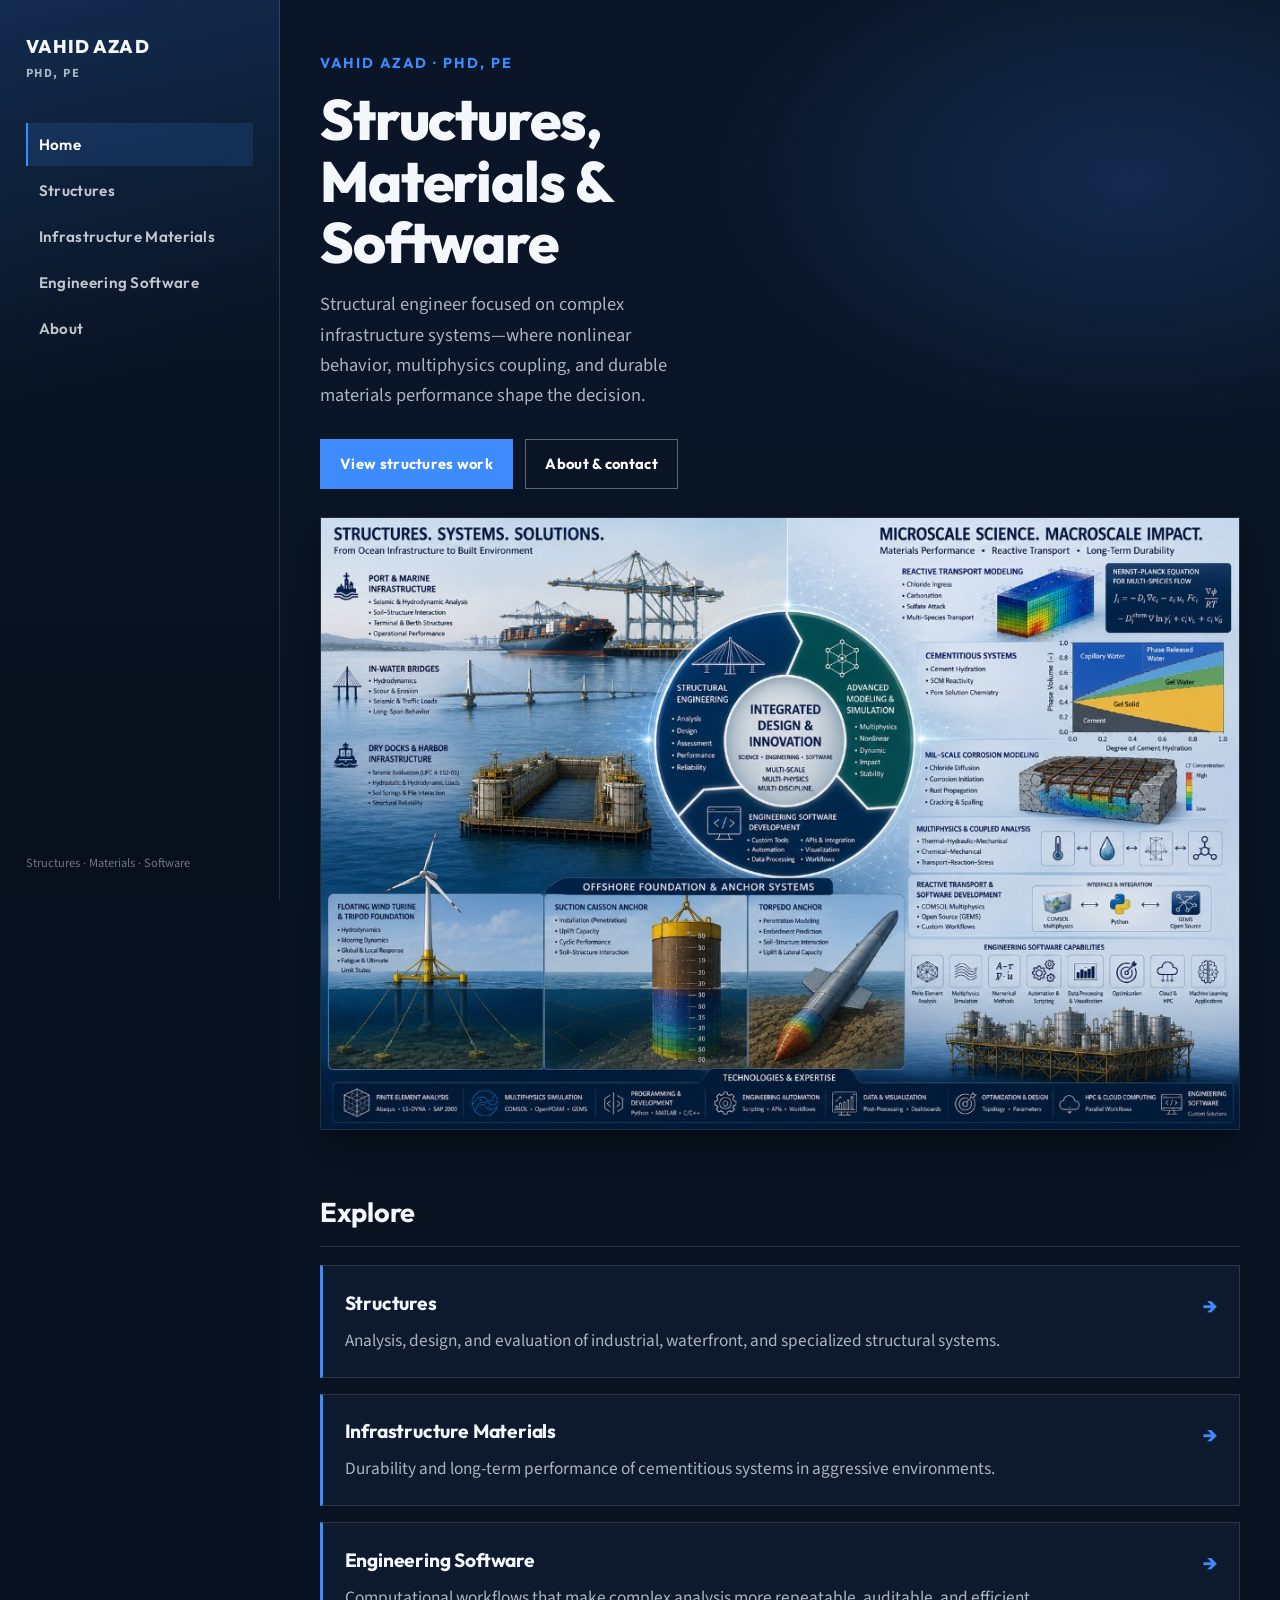
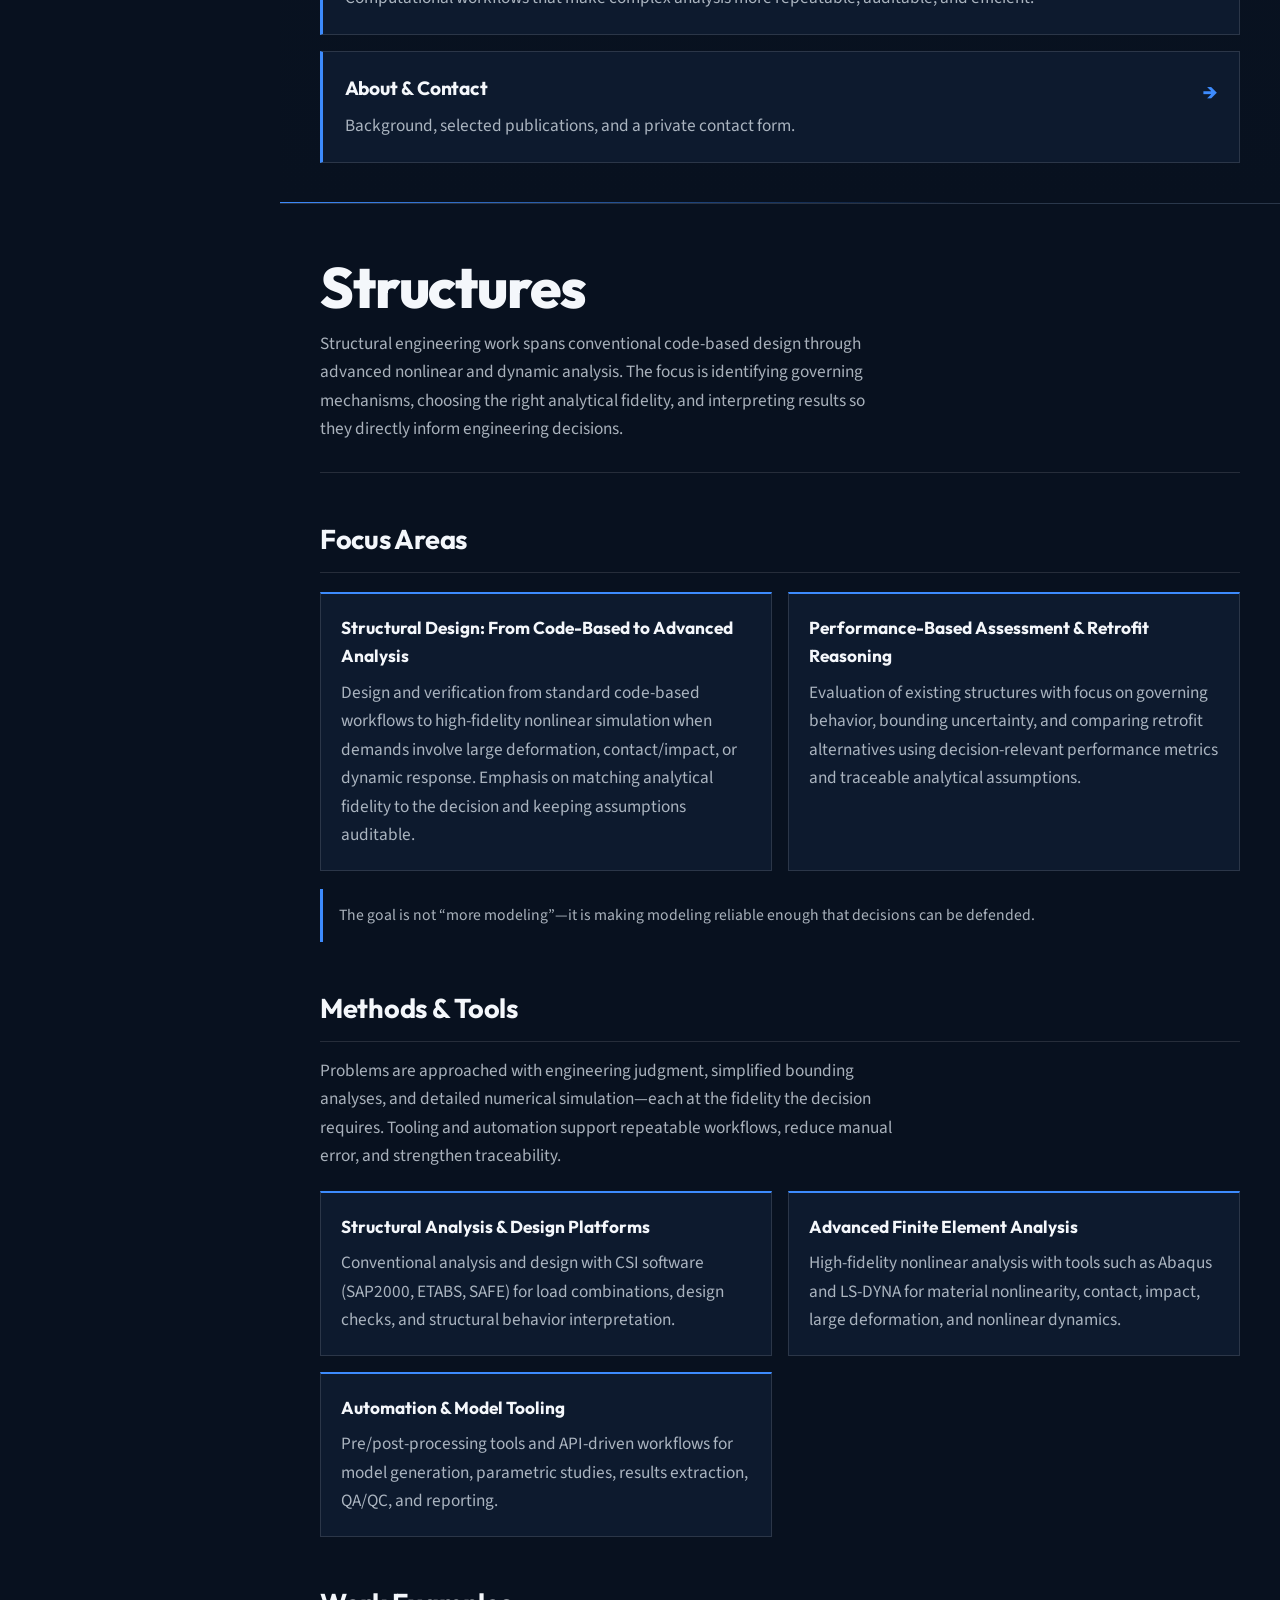
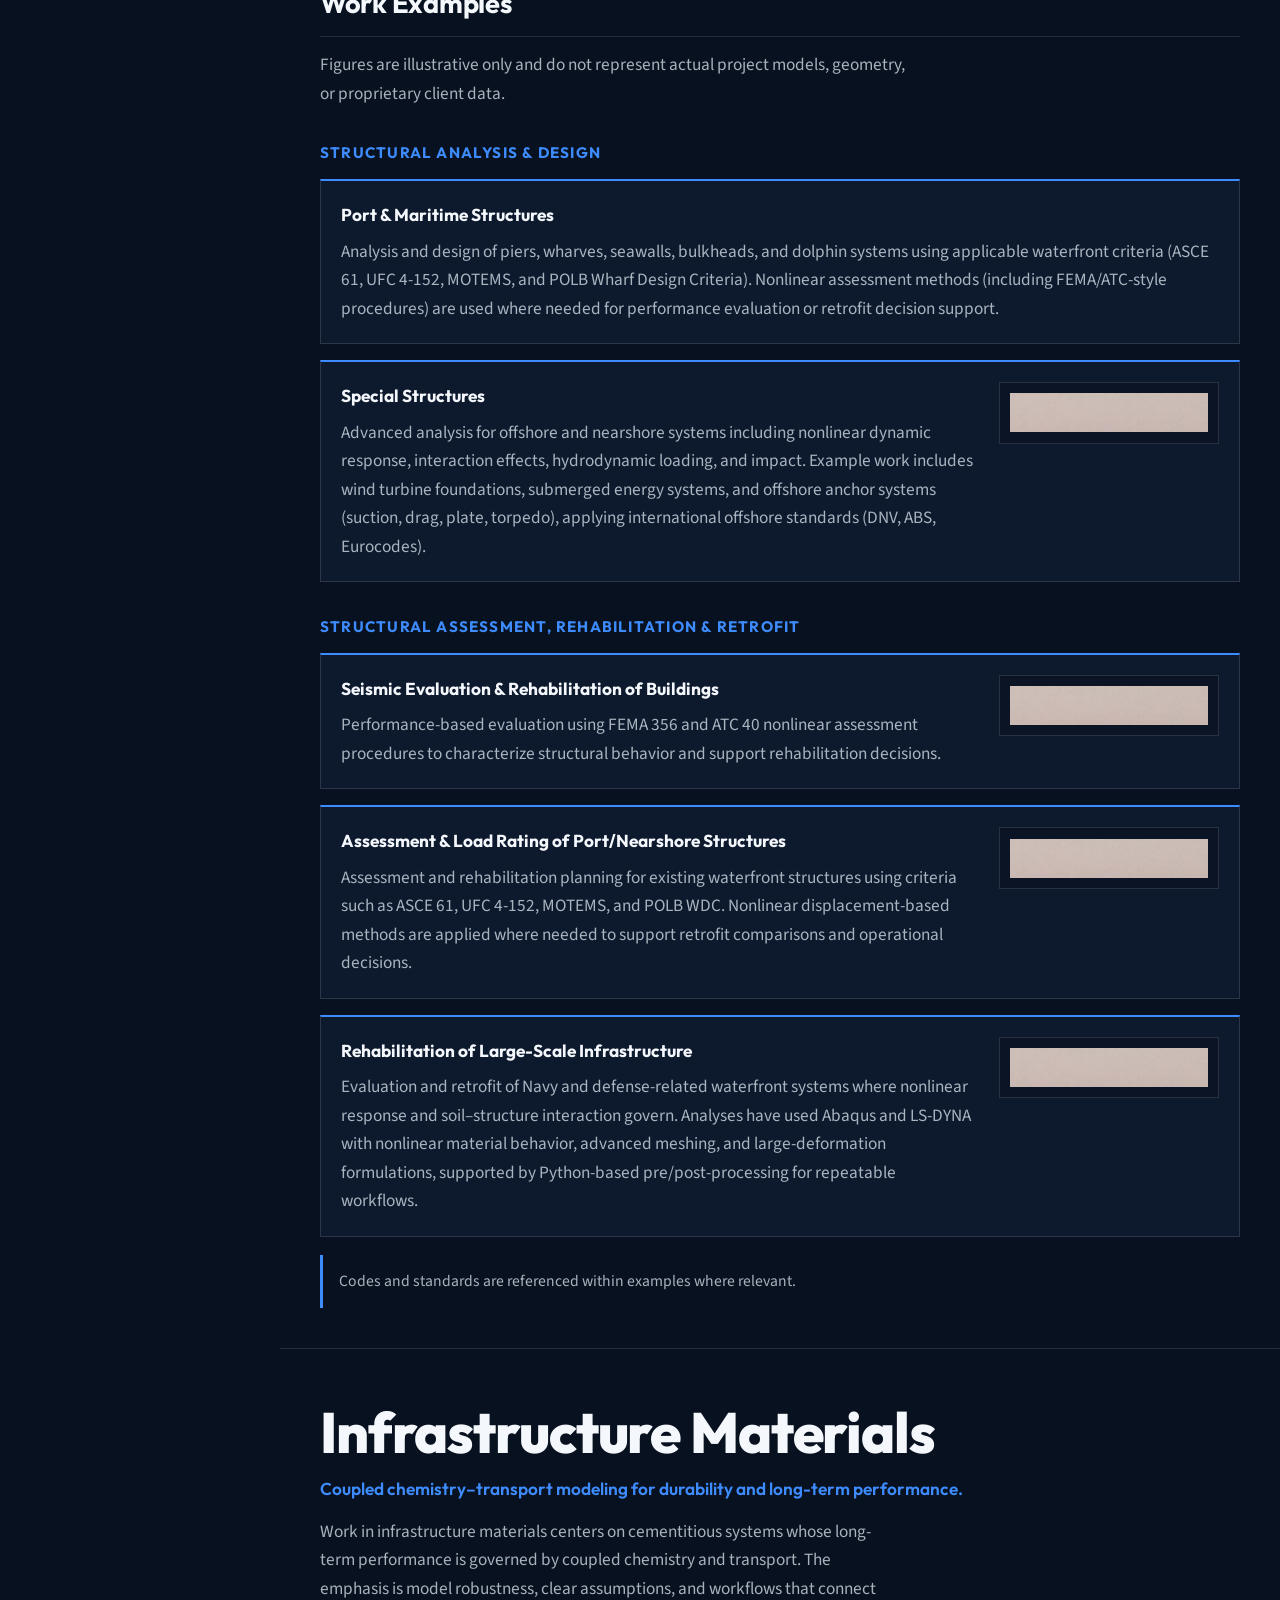
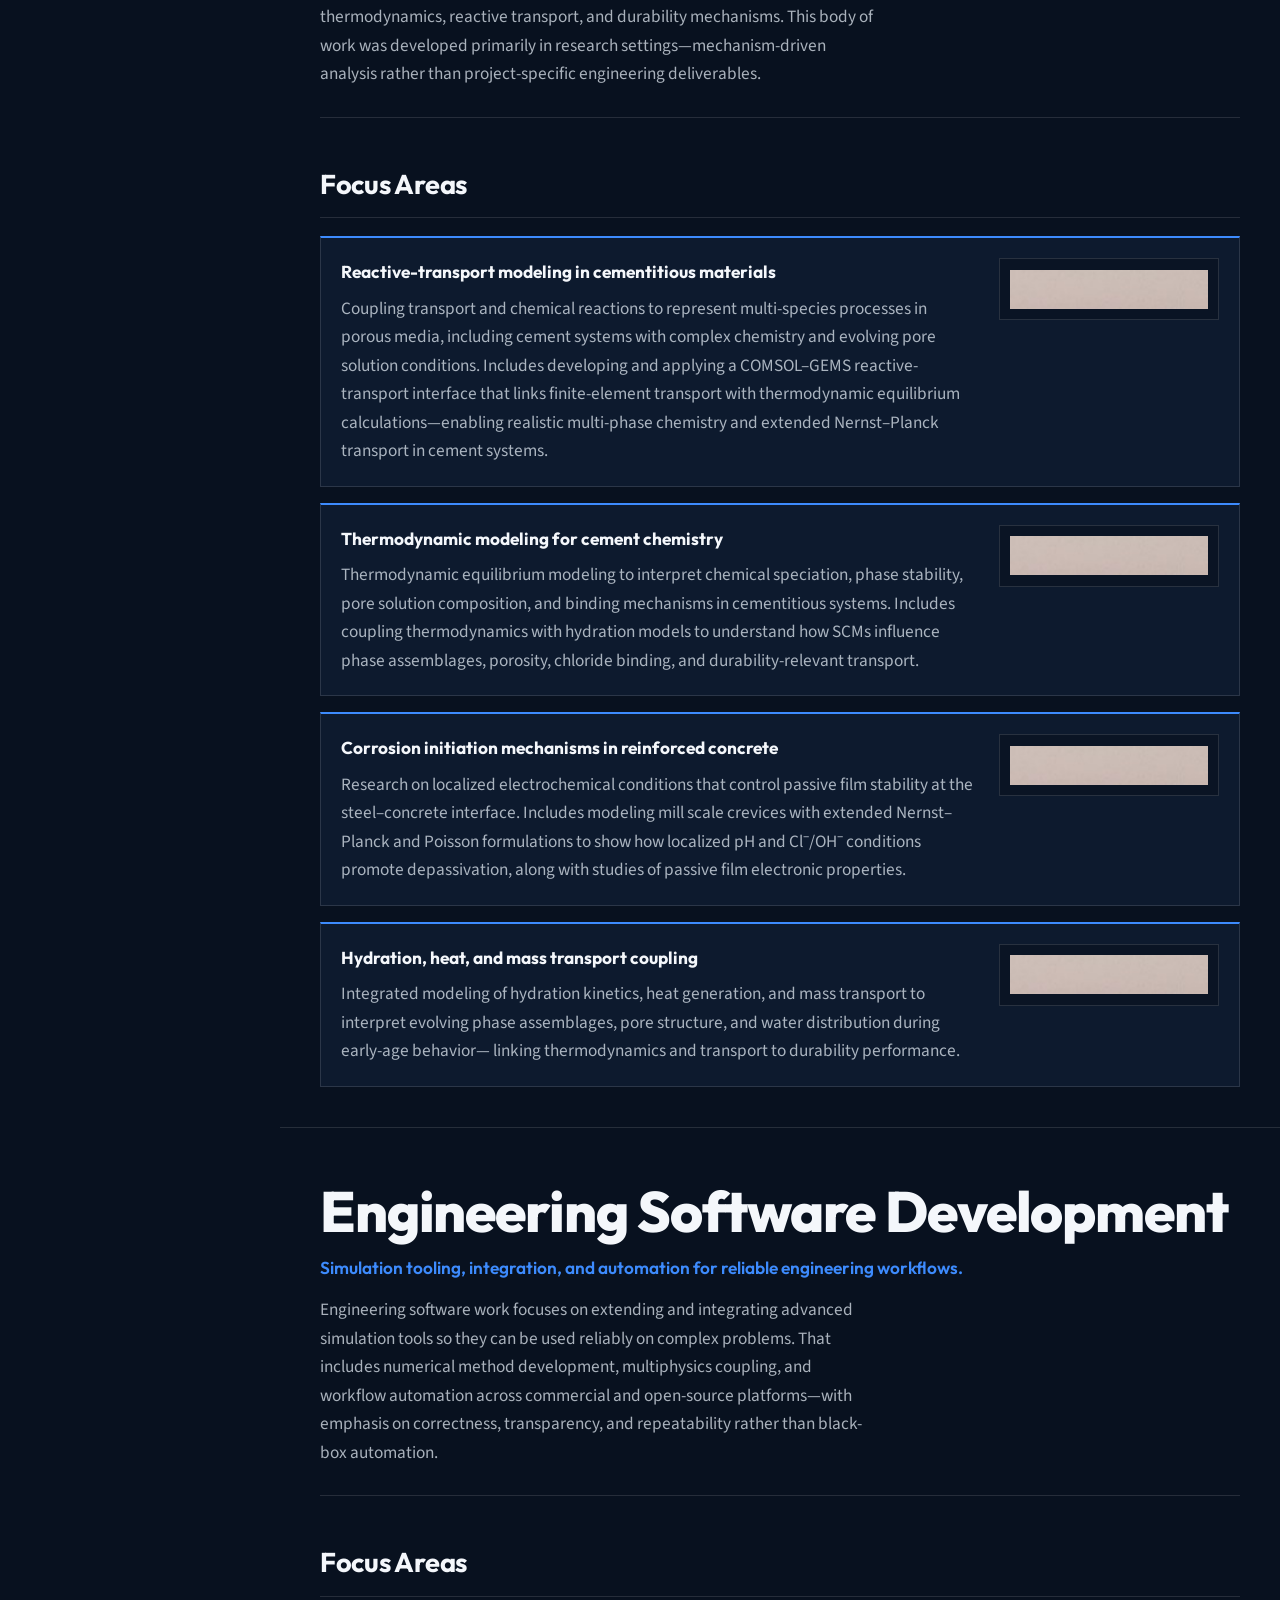
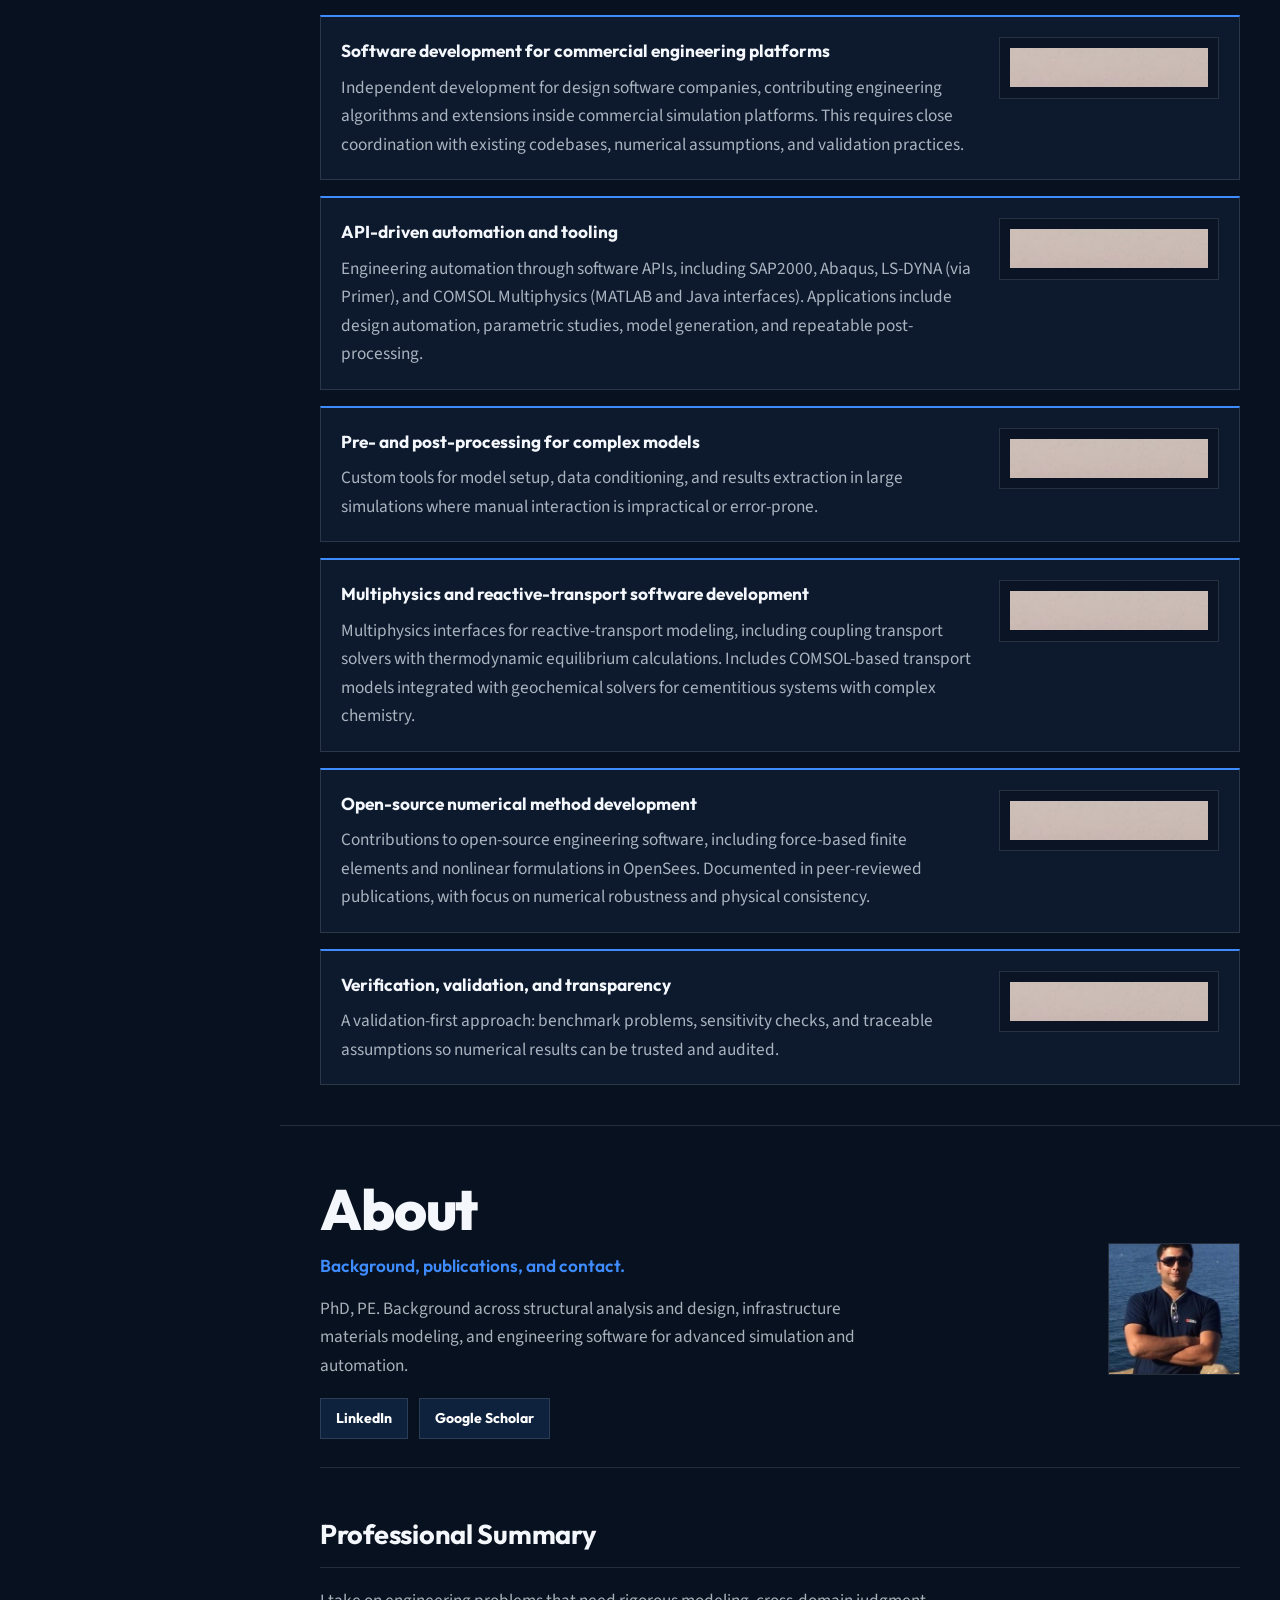
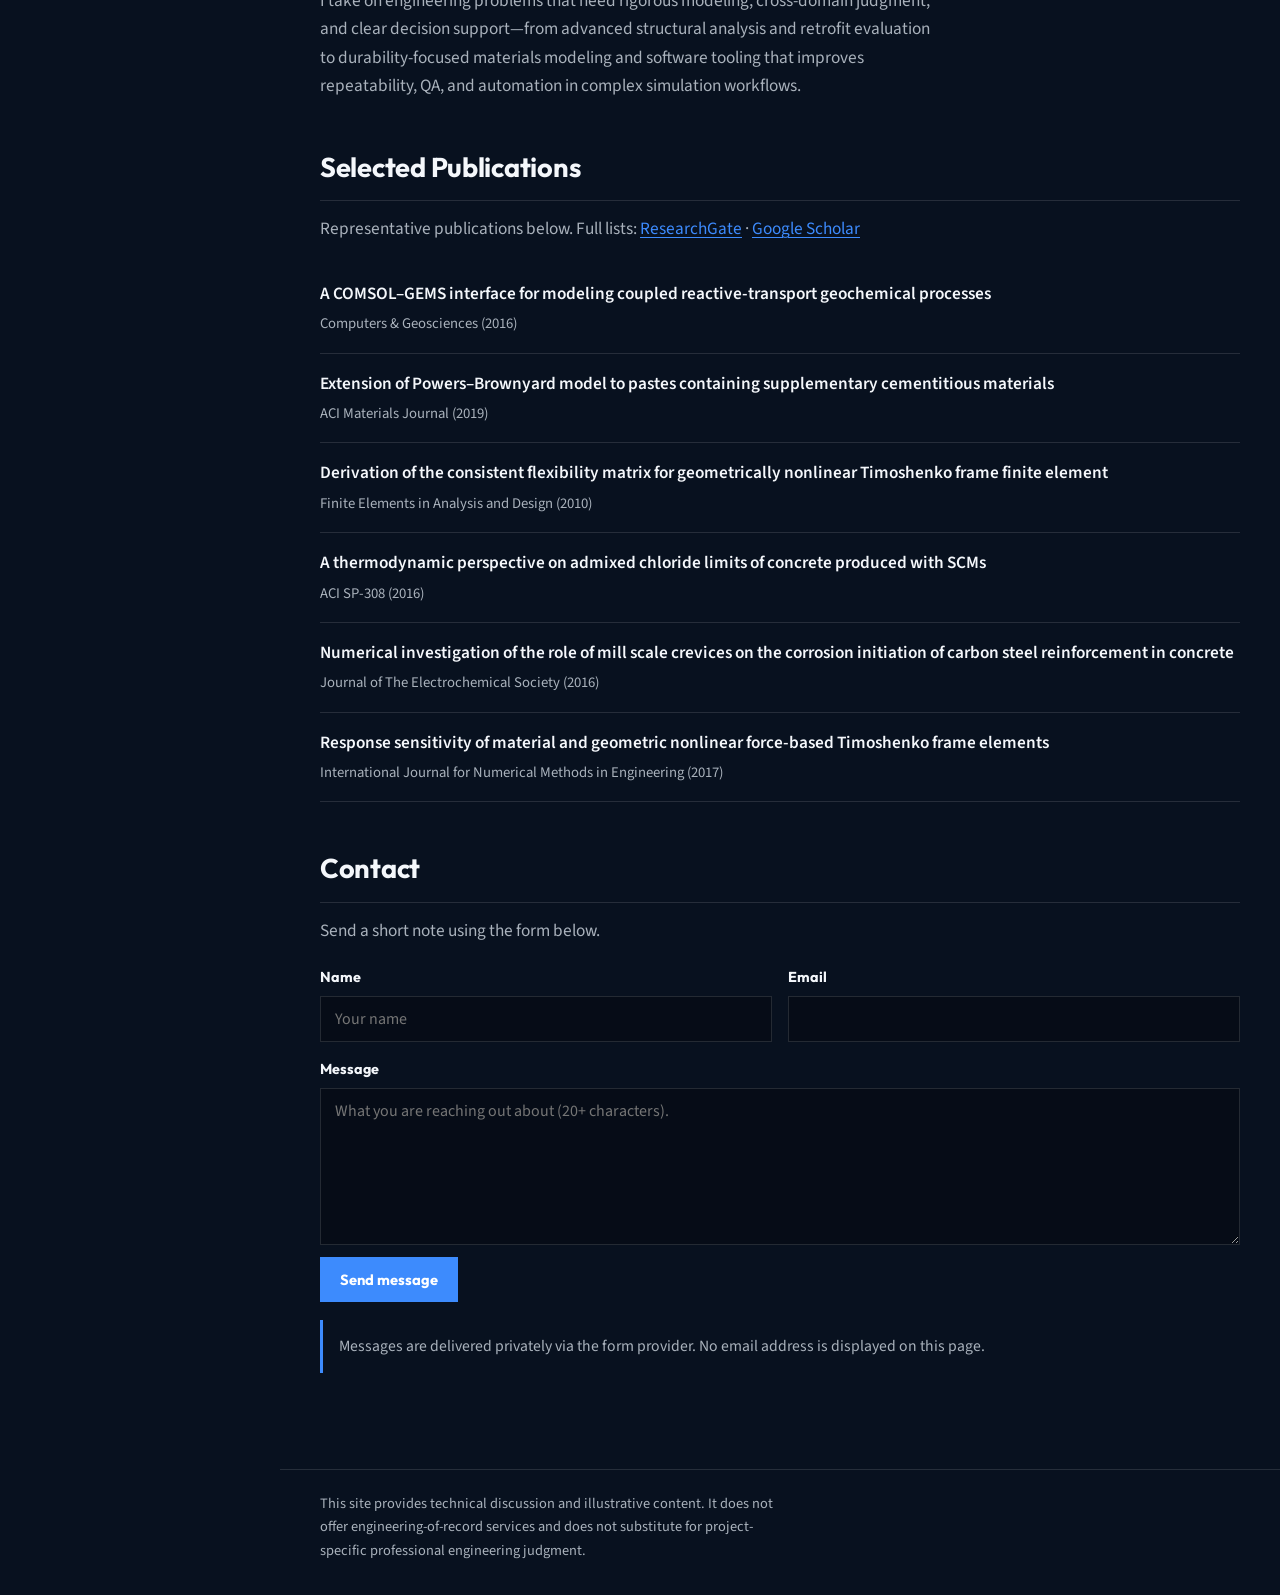
==== commit 027630fd: "Convert site to a single-page scroll layout. Merge sections into one page with sidebar anchors, add " ====
--- a/about.html
+++ b/about.html
@@ -2,188 +2,12 @@
 <html lang="en">
 <head>
   <meta charset="utf-8">
-  <meta name="viewport" content="width=device-width,initial-scale=1">
   <title>About • Vahid Azad</title>
-  <meta name="description" content="Professional background, selected publications, and contact.">
-  <meta name="color-scheme" content="dark">
-  <link rel="stylesheet" href="styles.css">
-  <meta property="og:title" content="About • Vahid Azad">
-  <meta property="og:description" content="Professional background, selected publications, and contact.">
-  <meta property="og:type" content="website">
-  <script defer data-domain="vahidjafariazad.github.io" src="https://plausible.io/js/script.js"></script>
+  <meta http-equiv="refresh" content="0; url=index.html#about">
+  <link rel="canonical" href="index.html#about">
+  <script>location.replace("index.html#about");</script>
 </head>
-<body class="page-about">
-  <a class="skip" href="#content">Skip to content</a>
-
-  <div class="layout">
-    <aside class="sidebar" aria-label="Site">
-      <div>
-        <div class="brand">
-          <div class="name"><a href="index.html" class="brand-link">VAHID AZAD</a></div>
-          <div class="tag">PhD, PE</div>
-        </div>
-        <nav aria-label="Primary navigation">
-          <a href="index.html">Home</a>
-          <a href="structures.html">Structures</a>
-          <a href="materials.html">Infrastructure Materials</a>
-          <a href="software.html">Engineering Software</a>
-          <a class="active" href="about.html">About</a>
-        </nav>
-      </div>
-      <div class="sidebar-foot">Structures · Materials · Software</div>
-    </aside>
-
-    <div class="main-wrap">
-      <div class="mobile-bar">
-        <div class="row">
-          <div class="brand">
-            <div class="name"><a href="index.html" class="brand-link">VAHID AZAD</a></div>
-            <div class="tag">PhD, PE</div>
-          </div>
-          <details>
-            <summary>Menu</summary>
-            <div class="panel">
-              <a href="index.html">Home</a>
-              <a href="structures.html">Structures</a>
-              <a href="materials.html">Infrastructure Materials</a>
-              <a href="software.html">Engineering Software</a>
-              <a class="active" href="about.html">About</a>
-            </div>
-          </details>
-        </div>
-      </div>
-
-      <main id="content">
-        <div class="container">
-          <section class="page-hero">
-            <div class="hero-about">
-              <div>
-                <h1>About</h1>
-                <p class="sub">Background, publications, and contact.</p>
-                <p>
-                  PhD, PE. Background across structural analysis and design, infrastructure materials modeling,
-                  and engineering software for advanced simulation and automation.
-                </p>
-                <div class="chips">
-                  <span class="chip">
-                    <a href="https://www.linkedin.com/in/vahidjafariazad/" target="_blank" rel="noopener">LinkedIn</a>
-                  </span>
-                  <span class="chip">
-                    <a href="https://scholar.google.com/citations?user=SC7Uf60AAAAJ&hl=en" target="_blank" rel="noopener">Google Scholar</a>
-                  </span>
-                </div>
-              </div>
-              <img class="hero-photo" src="assets/images/main_photo.jpg" alt="Portrait of Vahid Azad">
-            </div>
-          </section>
-
-          <section class="section">
-            <h2>Professional Summary</h2>
-            <div class="prose-block">
-              <p>
-                I take on engineering problems that need rigorous modeling, cross-domain judgment, and clear
-                decision support—from advanced structural analysis and retrofit evaluation to durability-focused
-                materials modeling and software tooling that improves repeatability, QA, and automation in complex
-                simulation workflows.
-              </p>
-            </div>
-          </section>
-
-          <section class="section">
-            <h2>Selected Publications</h2>
-            <p class="section-intro">
-              Representative publications below. Full lists:
-              <a href="https://www.researchgate.net/profile/Vahid-Azad?ev=hdr_xprf" target="_blank" rel="noopener">ResearchGate</a>
-              ·
-              <a href="https://scholar.google.com/citations?user=SC7Uf60AAAAJ&hl=en" target="_blank" rel="noopener">Google Scholar</a>
-            </p>
-            <ul class="pub-list">
-              <li>
-                <a href="https://doi.org/10.1016/j.cageo.2016.04.002" target="_blank" rel="noopener">A COMSOL–GEMS interface for modeling coupled reactive-transport geochemical processes</a>
-                <span class="pub-meta">Computers &amp; Geosciences (2016)</span>
-              </li>
-              <li>
-                <a href="https://www.concrete.org/publications/internationalconcreteabstractsportal/m/details/id/51714466" target="_blank" rel="noopener">Extension of Powers–Brownyard model to pastes containing supplementary cementitious materials</a>
-                <span class="pub-meta">ACI Materials Journal (2019)</span>
-              </li>
-              <li>
-                <a href="https://www.sciencedirect.com/science/article/abs/pii/S0168874X10001198" target="_blank" rel="noopener">Derivation of the consistent flexibility matrix for geometrically nonlinear Timoshenko frame finite element</a>
-                <span class="pub-meta">Finite Elements in Analysis and Design (2010)</span>
-              </li>
-              <li>
-                <a href="https://www.concrete.org/publications/internationalconcreteabstractsportal.aspx?m=details&ID=51689183" target="_blank" rel="noopener">A thermodynamic perspective on admixed chloride limits of concrete produced with SCMs</a>
-                <span class="pub-meta">ACI SP‑308 (2016)</span>
-              </li>
-              <li>
-                <a href="https://pdfs.semanticscholar.org/567a/7adf861a689511ee90a2eece4072c1f8d05a.pdf" target="_blank" rel="noopener">Numerical investigation of the role of mill scale crevices on the corrosion initiation of carbon steel reinforcement in concrete</a>
-                <span class="pub-meta">Journal of The Electrochemical Society (2016)</span>
-              </li>
-              <li>
-                <a href="https://onlinelibrary.wiley.com/doi/10.1002/nme.5479" target="_blank" rel="noopener">Response sensitivity of material and geometric nonlinear force-based Timoshenko frame elements</a>
-                <span class="pub-meta">International Journal for Numerical Methods in Engineering (2017)</span>
-              </li>
-            </ul>
-          </section>
-
-          <section class="section">
-            <h2>Contact</h2>
-            <p class="section-intro">Send a short note using the form below.</p>
-            <form action="https://formspree.io/f/meeljqvw" method="POST">
-              <input type="hidden" id="ts" name="ts" value="">
-              <div class="form-grid">
-                <div class="form-field">
-                  <label for="name">Name</label>
-                  <input id="name" name="name" type="text" required autocomplete="name" minlength="2" maxlength="80" placeholder="Your name">
-                </div>
-                <div class="form-field">
-                  <label for="email">Email</label>
-                  <input id="email" name="email" type="email" required autocomplete="email" inputmode="email" pattern="^[^\s@]+@[^\s@]+\.[^\s@]+$" title="Please enter a valid email address.">
-                </div>
-                <div class="form-field full">
-                  <label for="message">Message</label>
-                  <textarea id="message" name="message" rows="6" required minlength="20" maxlength="2000" placeholder="What you are reaching out about (20+ characters)."></textarea>
-                  <button type="submit">Send message</button>
-                  <input type="text" name="_gotcha" style="display:none" tabindex="-1" autocomplete="off">
-                </div>
-              </div>
-            </form>
-            <div class="note">
-              Messages are delivered privately via the form provider. No email address is displayed on this page.
-            </div>
-          </section>
-        </div>
-      </main>
-
-      <footer class="site-footer">
-        <div class="container">
-          <p>
-            This site provides technical discussion and illustrative content. It does not offer engineering-of-record services
-            and does not substitute for project-specific professional engineering judgment.
-          </p>
-        </div>
-      </footer>
-    </div>
-  </div>
-<script>
-  (function(){
-    const form = document.querySelector('form[action*="formspree"]');
-    if (!form) return;
-    const start = Date.now();
-    const ts = document.getElementById('ts');
-    if (ts) ts.value = String(start);
-    form.addEventListener('submit', function(e){
-      if (!form.checkValidity()) return;
-      if (Date.now() - start < 2500) {
-        e.preventDefault();
-        alert("Please take a moment to complete the form.");
-        return;
-      }
-      const gotcha = form.querySelector('input[name="_gotcha"]');
-      if (gotcha && gotcha.value.trim() !== "") {
-        e.preventDefault();
-      }
-    });
-  })();
-</script>
+<body>
+  <p><a href="index.html#about">Continue to About</a></p>
 </body>
 </html>
